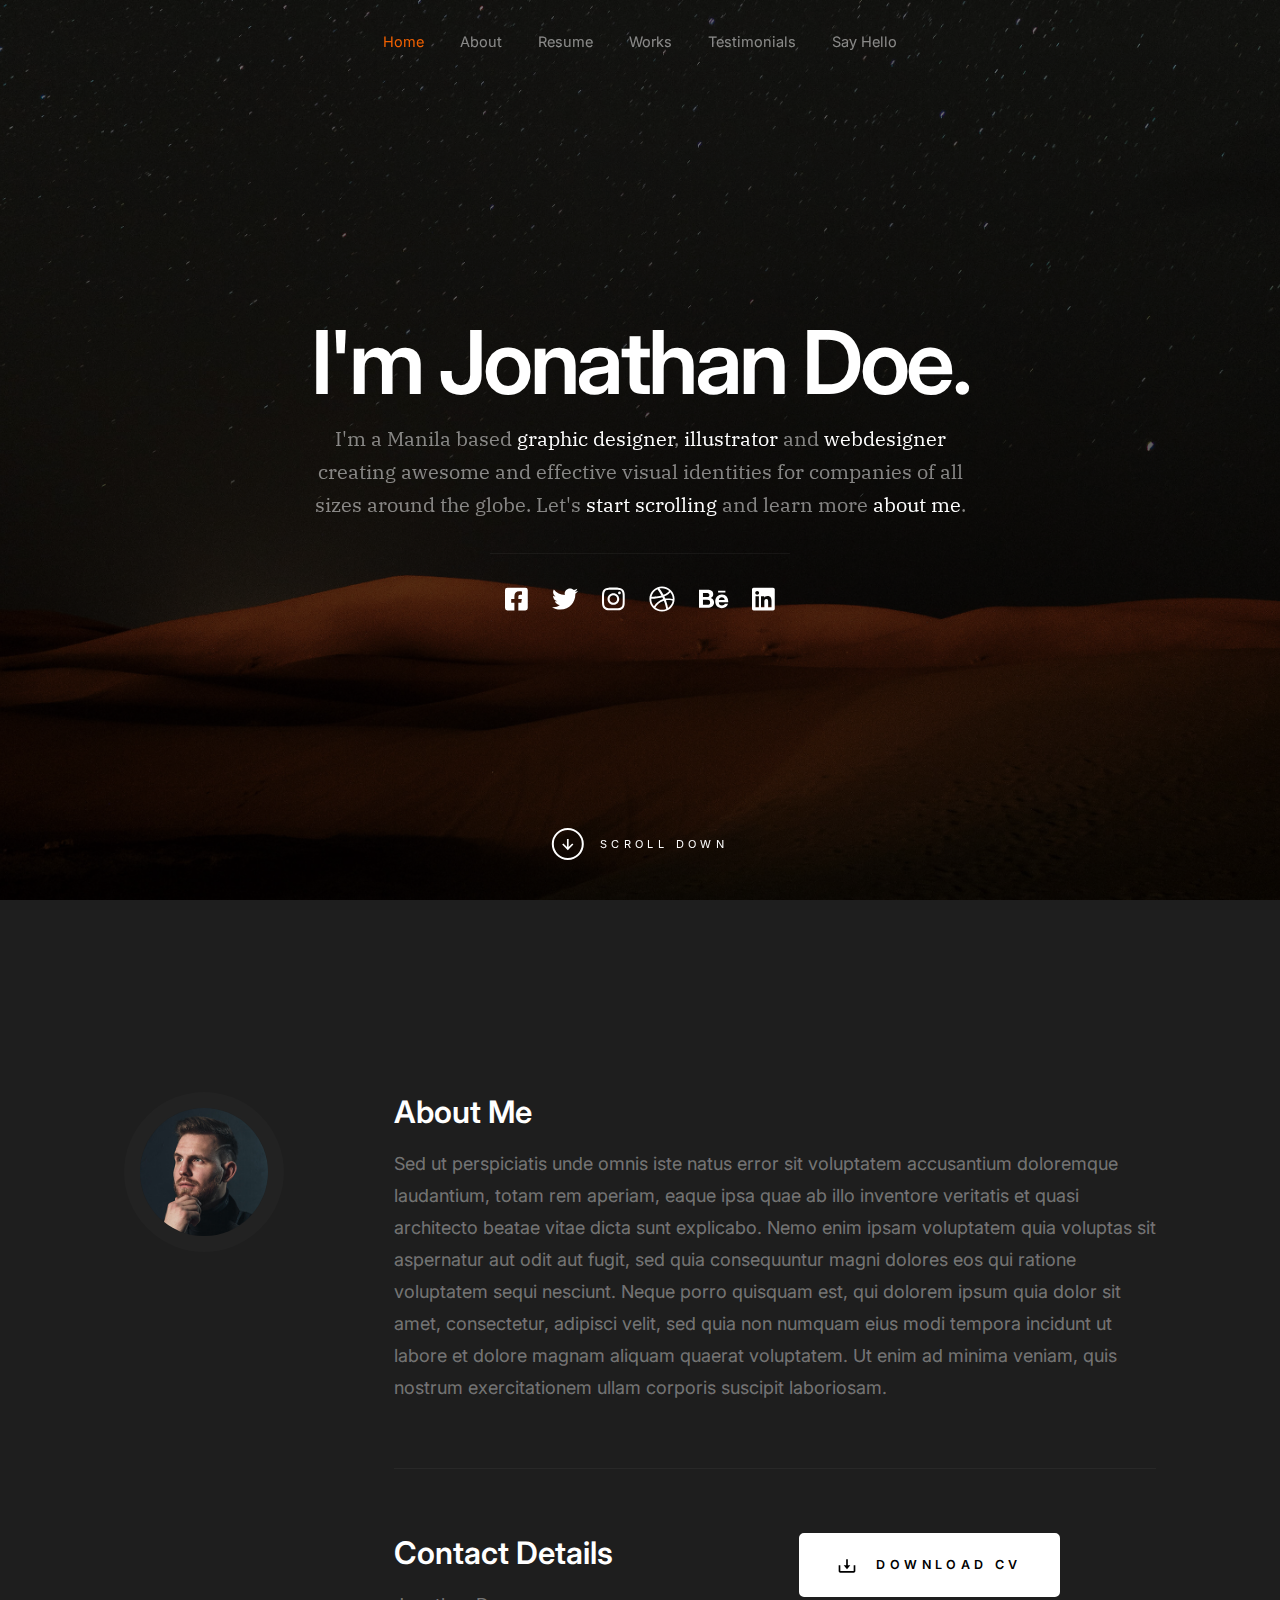
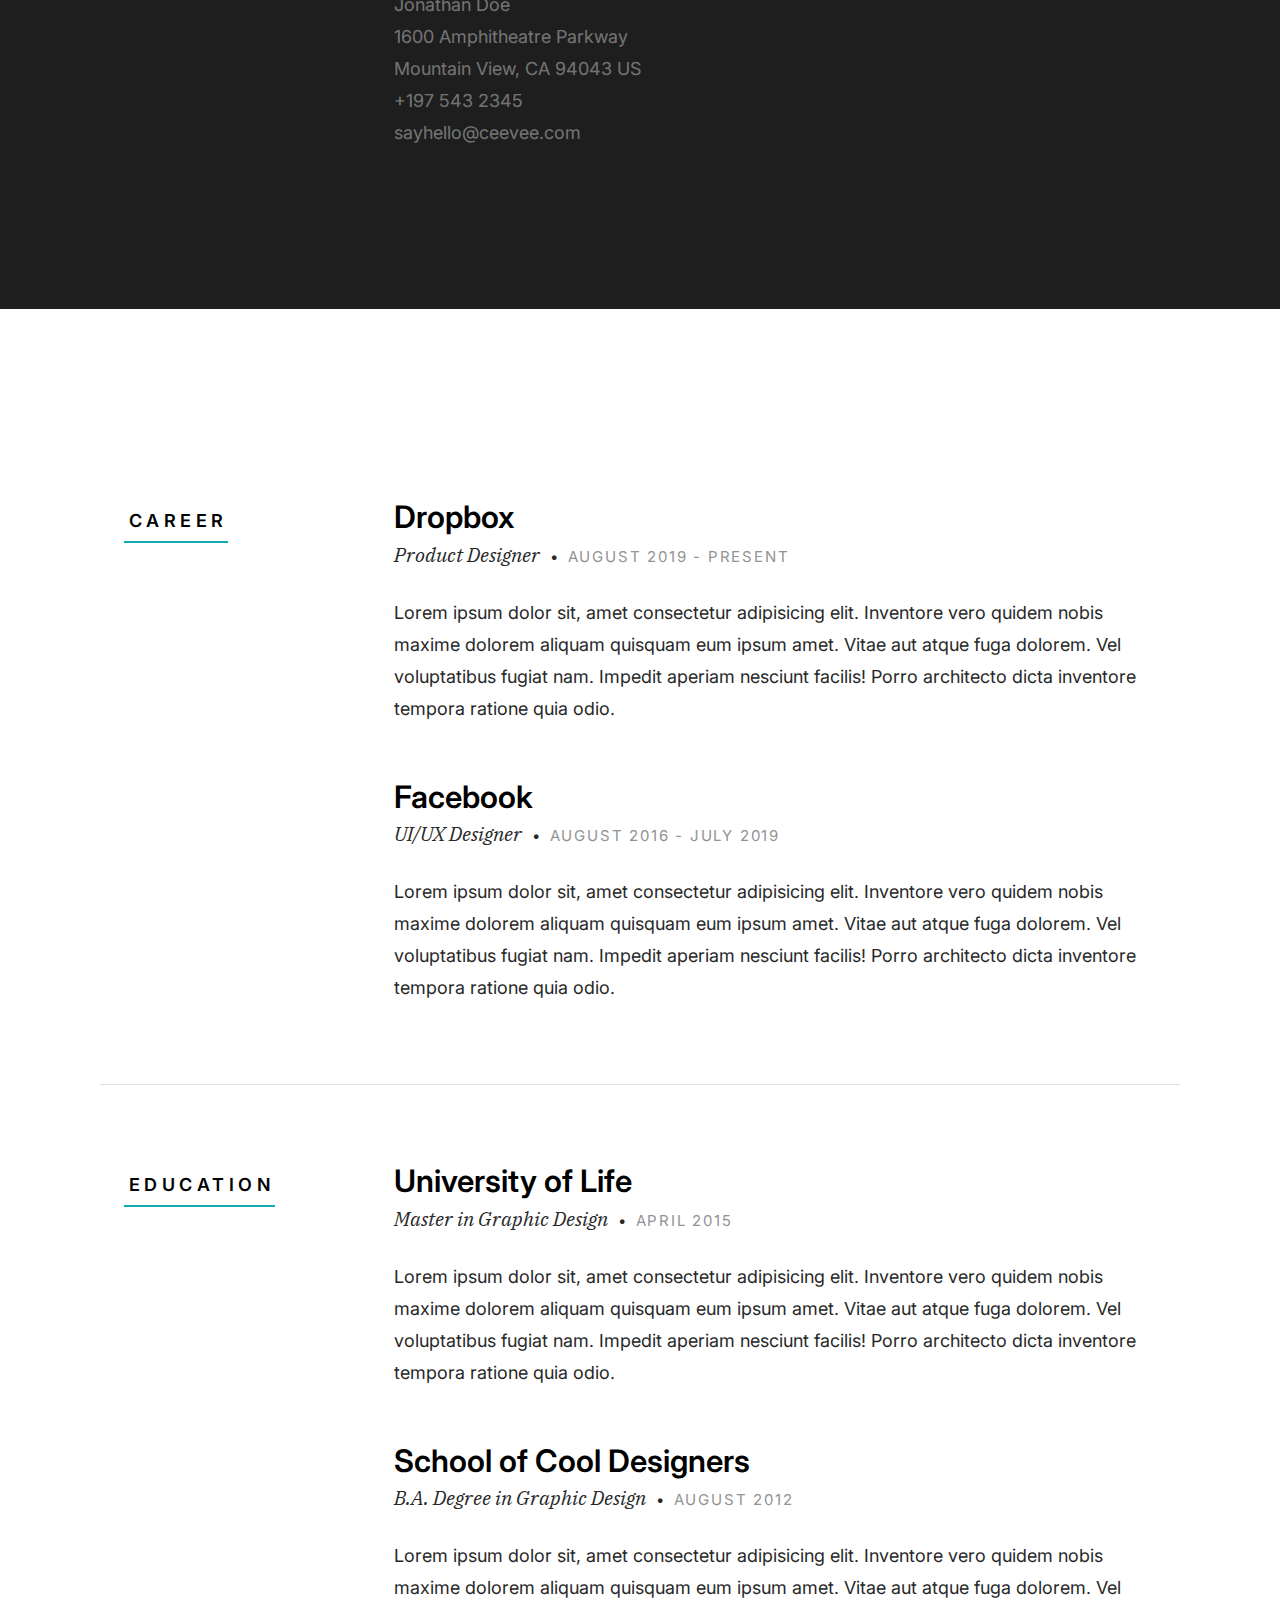
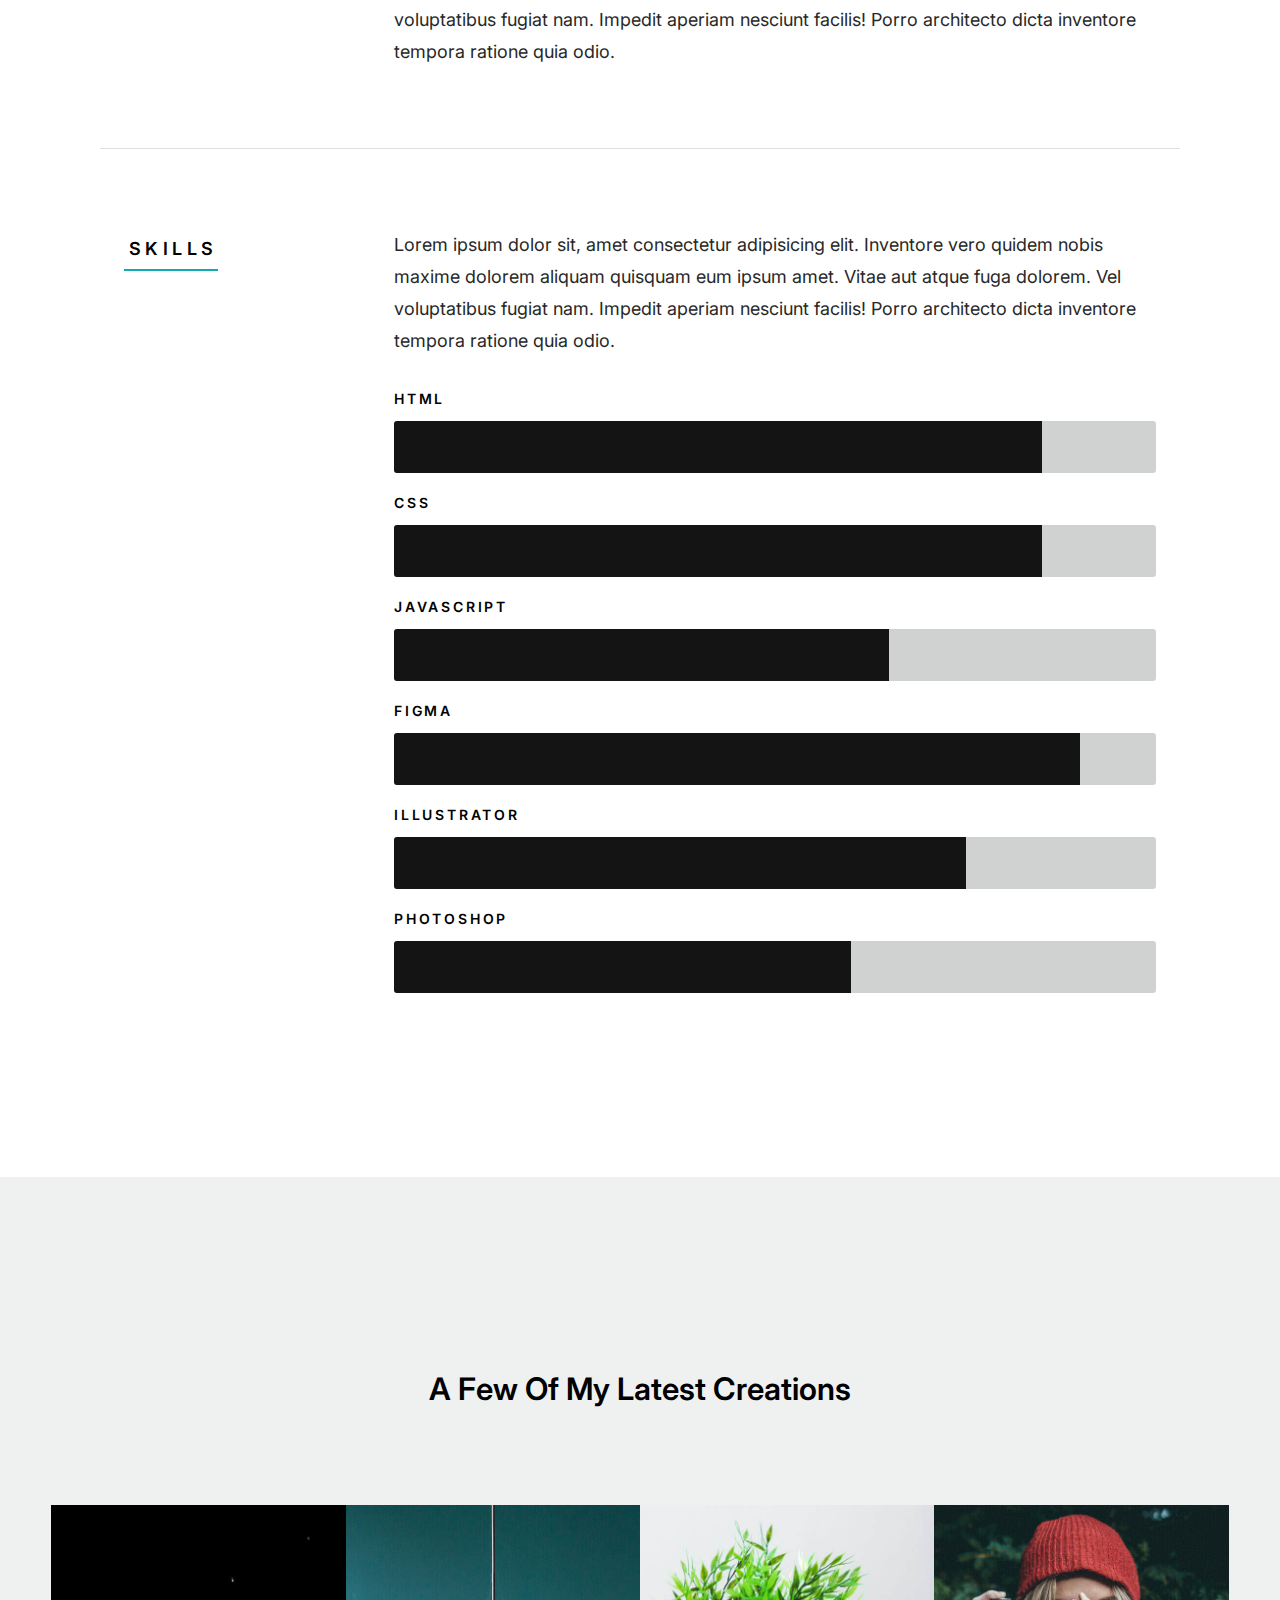
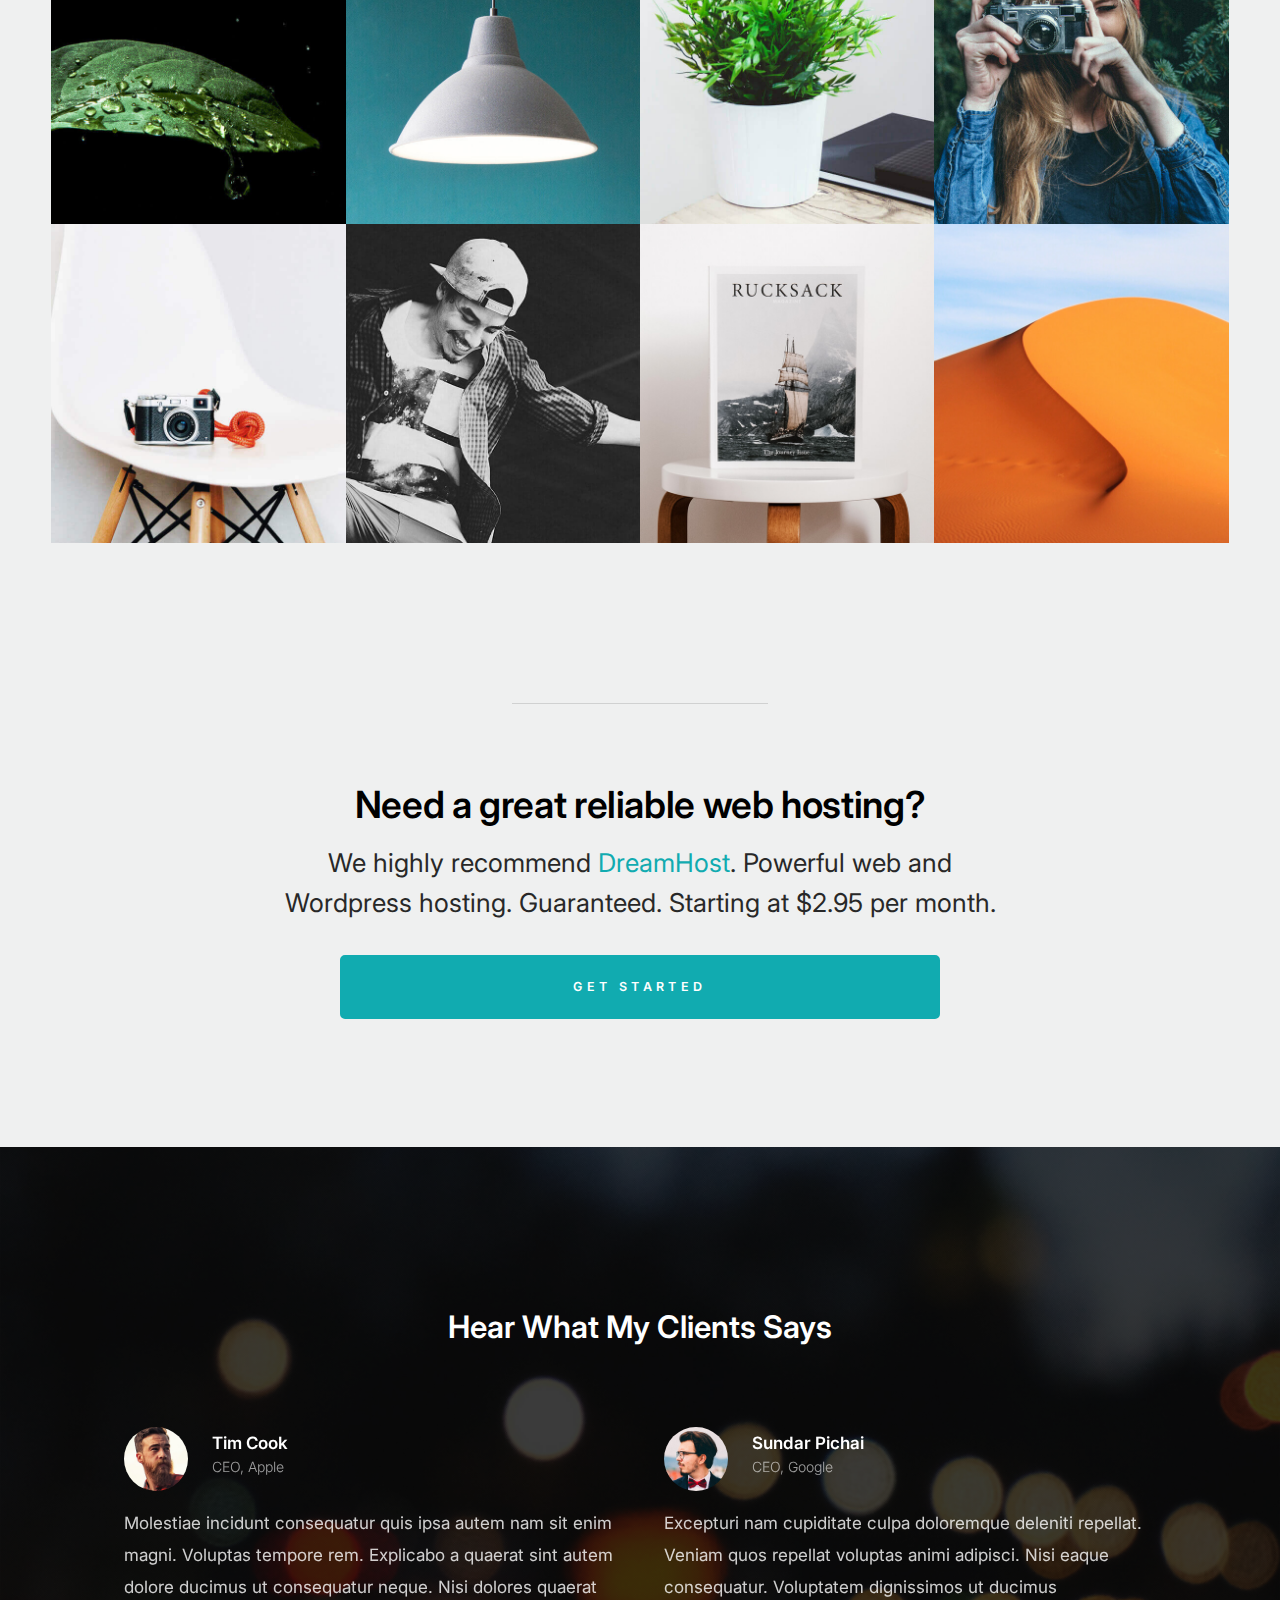
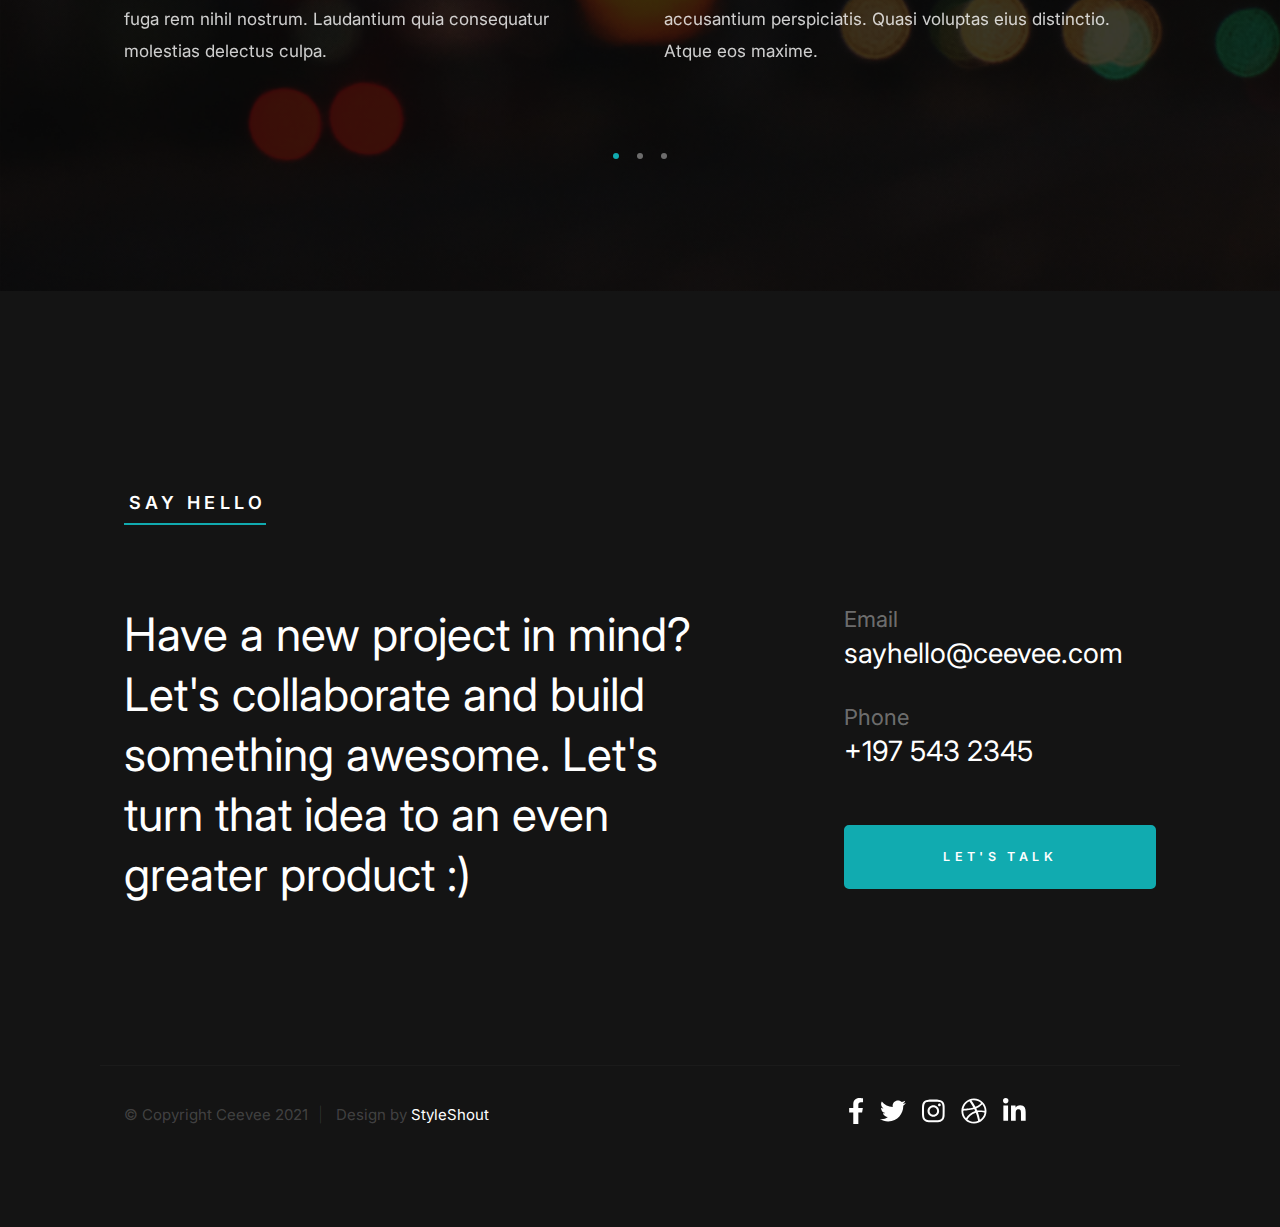
==== index.html @ bf9a72e2 "ceevee init website" ====
<!DOCTYPE html>
<html class="no-js" lang="en">
<head>

    <!--- basic page needs
    ================================================== -->
    <meta charset="utf-8">
    <title>Ceevee 2.0</title>
    <meta name="description" content="">
    <meta name="author" content="">

    <!-- mobile specific metas
    ================================================== -->
    <meta name="viewport" content="width=device-width, initial-scale=1">

    <!-- CSS
    ================================================== -->
    <link rel="stylesheet" href="css/styles.css">
    <link rel="stylesheet" href="css/vendor.css">

    <!-- script
    ================================================== -->
    <script defer src="js/vendor/fontawesome/all.min.js"></script>

    <!-- favicons
    ================================================== -->
    <link rel="apple-touch-icon" sizes="180x180" href="apple-touch-icon.png">
    <link rel="icon" type="image/png" sizes="32x32" href="favicon-32x32.png">
    <link rel="icon" type="image/png" sizes="16x16" href="favicon-16x16.png">
    <link rel="manifest" href="site.webmanifest">

</head>

<body id="top" class="ss-preload">


    <!-- preloader
    ================================================== -->
    <div id="preloader">
        <div id="loader"></div>
    </div>


    <!-- header
    ================================================== -->
    <header class="s-header">
        <div class="row s-header__nav-wrap">
            <nav class="s-header__nav">
                <ul>
                    <li class="current"><a class="smoothscroll" href="#hero">Home</a></li>
                    <li><a class="smoothscroll" href="#about">About</a></li>
                    <li><a class="smoothscroll" href="#resume">Resume</a></li>
                    <li><a class="smoothscroll" href="#portfolio">Works</a></li>
                    <li><a class="smoothscroll" href="#testimonials">Testimonials</a></li>
                    <li><a class="smoothscroll" href="#contact">Say Hello</a></li>
                </ul>
            </nav>
        </div> <!-- end row -->
        
        <a class="s-header__menu-toggle" href="#0" title="Menu">
            <span class="s-header__menu-icon"></span>
        </a>
    </header> <!-- end s-header -->


    <!-- hero
    ================================================== -->
    <section id="hero" class="s-hero target-section">

        <div class="s-hero__bg rellax" data-rellax-speed="-7"></div>

        <div class="row s-hero__content">
            <div class="column">

                <div class="s-hero__content-about">

                    <h1>I'm Jonathan Doe.</h1>

                    <h3>
                    I'm a Manila based <span>graphic designer</span>, <span>illustrator</span> and <span>webdesigner</span> creating awesome and
                    effective visual identities for companies of all sizes around the globe. Let's <a class="smoothscroll" href="#about">start scrolling</a>
                    and learn more <a class="smoothscroll" href="#about">about me</a>.
                    </h3>

                    <div class="s-hero__content-social">
                        <a href="#0"><i class="fab fa-facebook-square" aria-hidden="true"></i></a>
                        <a href="#0"><i class="fab fa-twitter" aria-hidden="true"></i></a>
                        <a href="#0"><i class="fab fa-instagram" aria-hidden="true"></i></a>
                        <a href="#0"><i class="fab fa-dribbble" aria-hidden="true"></i></a>
                        <a href="#0"><i class="fab fa-behance" aria-hidden="true"></i></a>
                        <a href="#0"><i class="fab fa-linkedin" aria-hidden="true"></i></a>
                    </div>

                </div> <!-- end s-hero__content-about -->

            </div>
        </div> <!-- s-hero__content -->

        <div class="s-hero__scroll">
            <a href="#about" class="s-hero__scroll-link smoothscroll">
                <span class="scroll-arrow">
                    <svg xmlns="http://www.w3.org/2000/svg" width="24" height="24" viewBox="0 0 24 24" style="fill:rgba(0, 0, 0, 1);transform:;-ms-filter:"><path d="M18.707 12.707L17.293 11.293 13 15.586 13 6 11 6 11 15.586 6.707 11.293 5.293 12.707 12 19.414z"></path></svg>
                </span>
                <span class="scroll-text">Scroll Down</span>
            </a>
        </div> <!-- s-hero__scroll -->

    </section> <!-- end s-hero -->


    <!-- about
    ================================================== -->
    <section id="about" class="s-about target-section">

        <div class="row">
            <div class="column large-3 tab-12">
                <img class="s-about__pic" src="images/avatars/user-06.jpg" alt="">
            </div>
            <div class="column large-9 tab-12 s-about__content">
                <h3>About Me</h3>
                <p>
                Sed ut perspiciatis unde omnis iste natus error sit voluptatem 
                accusantium doloremque laudantium, totam rem aperiam, eaque ipsa 
                quae ab illo inventore veritatis et quasi architecto beatae vitae 
                dicta sunt explicabo. Nemo enim ipsam voluptatem quia voluptas sit 
                aspernatur aut odit aut fugit, sed quia consequuntur magni dolores 
                eos qui ratione voluptatem sequi nesciunt. Neque porro quisquam est, 
                qui dolorem ipsum quia dolor sit amet, consectetur, adipisci velit, 
                sed quia non numquam eius modi tempora incidunt ut labore et dolore 
                magnam aliquam quaerat voluptatem. Ut enim ad minima veniam, quis 
                nostrum exercitationem ullam corporis suscipit laboriosam.
                </p>

                <hr>

                <div class="row s-about__content-bottom">
                    <div class="column w-1000-stack">
                        <h3>Contact Details</h3>
    
                        <p>
                        Jonathan Doe <br>
                        1600 Amphitheatre Parkway <br>
                        Mountain View, CA 94043 US <br>
                        <a href="tel:+1975432345">+197 543 2345</a> <br>
                        <a href="mailto:#0">sayhello@ceevee.com</a>
                        </p>
                        
                    </div>
                    <div class="column w-1000-stack">
                        <a href="#0" class="btn btn--download">
                            <svg xmlns="http://www.w3.org/2000/svg" width="24" height="24" viewBox="0 0 24 24" style="fill:rgba(0, 0, 0, 1);transform:;-ms-filter:"><path d="M12 16L16 11 13 11 13 4 11 4 11 11 8 11z"></path><path d="M20,18H4v-7H2v7c0,1.103,0.897,2,2,2h16c1.103,0,2-0.897,2-2v-7h-2V18z"></path></svg>
                            Download CV
                        </a>
                    </div>
                </div>
            </div>
        </div> <!-- end row -->

    </section> <!-- end s-about -->


    <!-- resume
    ================================================== -->
    <section id="resume" class="s-resume target-section">
        
        <div class="row s-resume__section">
            <div class="column large-3 tab-12">
                <h3 class="section-header-allcaps">Career</h3>
            </div>
            <div class="column large-9 tab-12">
                <div class="resume-block">

                    <div class="resume-block__header">
                        <h4 class="h3">Dropbox</h4>
                        <p class="resume-block__header-meta">
                            <span>Product Designer</span> 
                            <span class="resume-block__header-date">
                                August 2019 - Present
                            </span>
                        </p>
                    </div>

                    <p>
                    Lorem ipsum dolor sit, amet consectetur adipisicing elit. Inventore 
                    vero quidem nobis maxime dolorem aliquam quisquam eum ipsum amet. Vitae 
                    aut atque fuga dolorem. Vel voluptatibus fugiat nam. Impedit aperiam 
                    nesciunt facilis! Porro architecto dicta inventore tempora ratione quia odio.
                    </p>

                </div> <!-- end resume-block -->

                <div class="resume-block">

                    <div class="resume-block__header">
                        <h4 class="h3">Facebook</h4>
                        <p class="resume-block__header-meta">
                            <span>UI/UX Designer</span> 
                            <span class="resume-block__header-date">
                                August 2016 - July 2019
                            </span>
                        </p>
                    </div>

                    <p>
                    Lorem ipsum dolor sit, amet consectetur adipisicing elit. Inventore 
                    vero quidem nobis maxime dolorem aliquam quisquam eum ipsum amet. Vitae 
                    aut atque fuga dolorem. Vel voluptatibus fugiat nam. Impedit aperiam 
                    nesciunt facilis! Porro architecto dicta inventore tempora ratione quia odio.
                    </p>

                </div> <!-- end resume-block -->
            </div>
        </div> <!-- s-resume__section -->


        <div class="row s-resume__section">
            <div class="column large-3 tab-12">
                <h3 class="section-header-allcaps">Education</h3>
            </div>
            <div class="column large-9 tab-12">
                <div class="resume-block">

                    <div class="resume-block__header">
                        <h4 class="h3">University of Life</h4>
                        <p class="resume-block__header-meta">
                            <span>Master in Graphic Design</span> 
                            <span class="resume-block__header-date">
                                April 2015
                            </span>
                        </p>
                    </div>

                    <p>
                    Lorem ipsum dolor sit, amet consectetur adipisicing elit. Inventore 
                    vero quidem nobis maxime dolorem aliquam quisquam eum ipsum amet. Vitae 
                    aut atque fuga dolorem. Vel voluptatibus fugiat nam. Impedit aperiam 
                    nesciunt facilis! Porro architecto dicta inventore tempora ratione quia odio.
                    </p>

                </div> <!-- end resume-block -->

                <div class="resume-block">

                    <div class="resume-block__header">
                        <h4 class="h3">School of Cool Designers</h4>
                        <p class="resume-block__header-meta">
                            <span>B.A. Degree in Graphic Design</span> 
                            <span class="resume-block__header-date">
                                August 2012
                            </span>
                        </p>
                    </div>

                    <p>
                    Lorem ipsum dolor sit, amet consectetur adipisicing elit. Inventore 
                    vero quidem nobis maxime dolorem aliquam quisquam eum ipsum amet. Vitae 
                    aut atque fuga dolorem. Vel voluptatibus fugiat nam. Impedit aperiam 
                    nesciunt facilis! Porro architecto dicta inventore tempora ratione quia odio.
                    </p>

                </div> <!-- end resume-block -->
            </div>
        </div> <!-- s-resume__section -->


        <div class="row s-resume__section">
            <div class="column large-3 tab-12">
                <h3 class="section-header-allcaps">Skills</h3>
            </div>
            <div class="column large-9 tab-12">
                <div class="resume-block">

                    <p>
                    Lorem ipsum dolor sit, amet consectetur adipisicing elit. Inventore 
                    vero quidem nobis maxime dolorem aliquam quisquam eum ipsum amet. Vitae 
                    aut atque fuga dolorem. Vel voluptatibus fugiat nam. Impedit aperiam 
                    nesciunt facilis! Porro architecto dicta inventore tempora ratione quia odio.
                    </p>

                    <ul class="skill-bars-fat">
                        <li>
                        <div class="progress percent85"></div>
                        <strong>HTML</strong>
                        </li>
                        <li>
                        <div class="progress percent85"></div>
                        <strong>CSS</strong>
                        </li>
                        <li>
                        <div class="progress percent65"></div>
                        <strong>Javascript</strong>
                        </li>
                        <li>
                        <div class="progress percent90"></div>
                        <strong>Figma</strong>
                        </li>
                        <li>
                        <div class="progress percent75"></div>
                        <strong>Illustrator</strong>
                        </li>
                        <li>
                        <div class="progress percent60"></div>
                        <strong>Photoshop</strong>
                        </li>
                    </ul>

                </div> <!-- end resume-block -->

            </div>
        </div> <!-- s-resume__section -->

    </section> <!-- end s-resume -->


    <!-- portfolio
    ================================================== -->
    <section id="portfolio" class="s-portfolio target-section">

        <div class="row s-portfolio__header">
            <div class="column large-12">
                <h3>A Few Of My Latest Creations</h3>
            </div>
        </div>

        <div class="row collapse block-large-1-4 block-medium-1-3 block-tab-1-2 block-500-stack folio-list">

            <div class="column folio-item">
                <a href="#modal-01" class="folio-item__thumb">
                    <img src="images/portfolio/droplet.jpg" 
                         srcset="images/portfolio/droplet.jpg 1x, 
                                 images/portfolio/droplet@2x.jpg 2x" alt="">
                </a>
            </div> <!-- end folio-item -->

            <div class="column folio-item">
                <a href="#modal-02" class="folio-item__thumb">
                    <img src="images/portfolio/lamp.jpg" 
                         srcset="images/portfolio/lamp.jpg 1x, 
                                 images/portfolio/lamp@2x.jpg 2x" alt="">
                </a>
            </div> <!-- end folio-item -->

            <div class="column folio-item">
                <a href="#modal-03" class="folio-item__thumb">
                    <img src="images/portfolio/minimalismo.jpg" 
                         srcset="images/portfolio/minimalismo.jpg 1x, 
                                 images/portfolio/minimalismo@2x.jpg 2x" alt="">
                </a>
            </div> <!-- end folio-item -->

            <div class="column folio-item">
                <a href="#modal-04" class="folio-item__thumb">
                    <img src="images/portfolio/shutterbug.jpg" 
                         srcset="images/portfolio/shutterbug.jpg 1x, 
                                 images/portfolio/shutterbug@2x.jpg 2x" alt="">
                </a>
            </div> <!-- end folio-item -->

            <div class="column folio-item">
                <a href="#modal-05" class="folio-item__thumb">
                    <img src="images/portfolio/fuji.jpg" 
                         srcset="images/portfolio/fuji.jpg 1x, 
                                 images/portfolio/fuji@2x.jpg 2x" alt="">
                </a>
            </div> <!-- end folio-item -->

            <div class="column folio-item">
                <a href="#modal-06" class="folio-item__thumb">
                    <img src="images/portfolio/skaterboy.jpg" 
                         srcset="images/portfolio/skaterboy.jpg 1x, 
                                 images/portfolio/skaterboy@2x.jpg 2x" alt="">
                </a>
            </div> <!-- end folio-item -->

            <div class="column folio-item">
                <a href="#modal-07" class="folio-item__thumb">
                    <img src="images/portfolio/rucksack.jpg" 
                         srcset="images/portfolio/rucksack.jpg 1x, 
                                 images/portfolio/rucksack@2x.jpg 2x" alt="">
                </a>
            </div> <!-- end folio-item -->

            <div class="column folio-item">
                <a href="#modal-08" class="folio-item__thumb">
                    <img src="images/portfolio/sanddunes.jpg" 
                         srcset="images/portfolio/sanddunes.jpg 1x, 
                                 images/portfolio/sanddunes@2x.jpg 2x" alt="">
                </a>
            </div> <!-- end folio-item -->

        </div> <!-- end folio-list -->


        <!-- Modal Templates Popup
        =========================================================== -->
        <div id="modal-01" hidden>
            <div class="modal-popup">
                <img src="images/portfolio/gallery/g-droplet.jpg" alt="" />
    
                <div class="modal-popup__desc">
                    <h5>Droplet</h5>
                    <p>Odio soluta enim quos sit asperiores rerum rerum repudiandae cum. Vel voluptatem alias qui assumenda iure et expedita voluptatem. Ratione officiis quae.</p>
                    <ul class="modal-popup__cat">
                        <li>Branding</li>
                        <li>Product Design</li>
                    </ul>
                </div>
    
                <a href="https://www.behance.net/" class="modal-popup__details">Project link</a>
            </div>
        </div> <!-- end modal -->

        <div id="modal-02" hidden>
            <div class="modal-popup">
                <img src="images/portfolio/gallery/g-lamp.jpg" alt="" />
    
                <div class="modal-popup__desc">
                    <h5>The Lamp</h5>
                    <p>Proin gravida nibh vel velit auctor aliquet. Aenean sollicitudin, lorem quis bibendum auctor, nisi elit consequat ipsum, nec sagittis sem nibh id elit.</p>
                    <ul class="modal-popup__cat">
                        <li>Branding</li>
                    </ul>
                </div>
    
                <a href="https://www.behance.net/" class="modal-popup__details">Project link</a>
            </div>
        </div> <!-- end modal -->

        <div id="modal-03" hidden>
            <div class="modal-popup">
                <img src="images/portfolio/gallery/g-minimalismo.jpg" alt="" />
    
                <div class="modal-popup__desc">
                    <h5>Minimalismo</h5>
                    <p>Exercitationem reprehenderit quod explicabo consequatur aliquid ut magni ut. Deleniti quo corrupti illum velit eveniet ratione necessitatibus ipsam mollitia.</p>
                    <ul class="modal-popup__cat">
                        <li>Product Design</li>
                    </ul>
                </div>
    
                <a href="https://www.behance.net/" class="modal-popup__details">Project link</a>
            </div>
        </div> <!-- end modal -->

        <div id="modal-04" hidden>
            <div class="modal-popup">
                <img src="images/portfolio/gallery/g-shutterbug.jpg" alt="" />
    
                <div class="modal-popup__desc">
                    <h5>Shutterbug</h5>
                    <p>Dolores velit qui quos nobis. Aliquam delectus voluptas quos possimus non voluptatem voluptas voluptas. Est doloribus eligendi porro doloribus voluptatum.</p>
                    <ul class="modal-popup__cat">
                        <li>E-Commerce</li>
                    </ul>
                </div>
    
                <a href="https://www.behance.net/" class="modal-popup__details">Project link</a>
            </div>
        </div> <!-- end modal -->

        <div id="modal-05" hidden>
            <div class="modal-popup">

                <img src="images/portfolio/gallery/g-fuji.jpg" alt="" />
    
                <div class="modal-popup__desc">
                    <h5>Fuji</h5>
                    <p>Proin gravida nibh vel velit auctor aliquet. Aenean sollicitudin, lorem quis bibendum auctor, nisi elit consequat ipsum, nec sagittis sem nibh id elit.</p>
                    <ul class="modal-popup__cat">
                        <li>Product Design</li>
                    </ul>
                </div>
    
                <a href="https://www.behance.net/" class="modal-popup__details">Project link</a>
            </div>
        </div> <!-- end modal -->

        <div id="modal-06" hidden>
            <div class="modal-popup">
                <img src="images/portfolio/gallery/g-skaterboy.jpg" alt="" />
    
                <div class="modal-popup__desc">
                    <h5>Skaterboy</h5>
                    <p>Quisquam vel libero consequuntur autem voluptas. Qui aut vero. Omnis fugit mollitia cupiditate voluptas. Aenean sollicitudin, lorem quis bibendum auctor.</p>
                    <ul class="modal-popup__cat">
                        <li>Branding</li>
                        <li>Product Design</li>
                    </ul>
                </div>
    
                <a href="https://www.behance.net/" class="modal-popup__details">Project link</a>
            </div>
        </div> <!-- end modal -->

        <div id="modal-07" hidden>
            <div class="modal-popup">
                <img src="images/portfolio/gallery/g-rucksack.jpg" alt="" />
    
                <div class="modal-popup__desc">
                    <h5>Rucksack</h5>
                    <p>Odio soluta enim quos sit asperiores rerum rerum repudiandae cum. Vel voluptatem alias qui assumenda iure et expedita voluptatem. Ratione officiis quae.</p>
                    <ul class="modal-popup__cat">
                        <li>Branding</li>
                        <li>Product Design</li>
                    </ul>
                </div>
    
                <a href="https://www.behance.net/" class="modal-popup__details">Project link</a>
            </div>
        </div> <!-- end modal -->

        <div id="modal-08" hidden>
            <div class="modal-popup">
                <img src="images/portfolio/gallery/g-sanddunes.jpg" alt="" />
    
                <div class="modal-popup__desc">
                    <h5>Sand Dunes</h5>
                    <p>Proin gravida nibh vel velit auctor aliquet. Aenean sollicitudin, lorem quis bibendum auctor, nisi elit consequat ipsum, nec sagittis sem nibh id elit.</p>
                    <ul class="modal-popup__cat">
                        <li>Web Design</li>
                    </ul>
                </div>
    
                <a href="https://www.behance.net/" class="modal-popup__details">Project link</a>
            </div>
        </div> <!-- end modal -->


    </section> <!-- end s-portfolio -->


    <!-- CTA
    ================================================== -->
    <section class="s-cta">

        <div class="row">
            <div class="column">
                <h3 class="h2 section-desc">
                    Need a great reliable web hosting?
                </h3>
            </div>
        </div> <!-- end heading-block -->

        <div class="row cta-content">
            <div class="column">
                <p>
                We highly recommend <a href="https://www.dreamhost.com/r.cgi?287326">DreamHost</a>.
                Powerful web and Wordpress hosting. Guaranteed.
                Starting at $2.95 per month.
                </p>

                <a href="https://www.dreamhost.com/r.cgi?287326" class="btn btn--primary h-full-width">Get Started</a>
            </div>
        </div> <!-- end cta-content -->

    </section> <!-- end s-cta -->


    <!-- testimonials
    ================================================== -->
    <section id="testimonials" class="s-testimonials target-section">

        <div class="s-testimonials__bg"></div>

        <div class="row s-testimonials__header">
            <div class="column large-12">
                <h3>Hear What My Clients Says</h3>
            </div>
        </div>

        <div class="row s-testimonials__content">

            <div class="column">

                <div class="swiper-container testimonial-slider">

                    <div class="swiper-wrapper">

                        <div class="testimonial-slider__slide swiper-slide">
                            <div class="testimonial-slider__author">
                                <img src="images/avatars/user-02.jpg" alt="Author image" class="testimonial-slider__avatar">
                                <cite class="testimonial-slider__cite">
                                    <strong>Tim Cook</strong>
                                    <span>CEO, Apple</span>
                                </cite>
                            </div>
                            <p>
                            Molestiae incidunt consequatur quis ipsa autem nam sit enim magni. Voluptas tempore rem. 
                            Explicabo a quaerat sint autem dolore ducimus ut consequatur neque.  Nisi dolores quaerat fuga rem nihil nostrum.
                            Laudantium quia consequatur molestias delectus culpa.
                            </p>
                        </div> <!-- end testimonial-slider__slide -->
        
                        <div class="testimonial-slider__slide swiper-slide">
                            <div class="testimonial-slider__author">
                                <img src="images/avatars/user-03.jpg" alt="Author image" class="testimonial-slider__avatar">
                                <cite class="testimonial-slider__cite">
                                    <strong>Sundar Pichai</strong>
                                    <span>CEO, Google</span>
                                </cite>
                            </div>
                            <p>
                            Excepturi nam cupiditate culpa doloremque deleniti repellat. Veniam quos repellat voluptas animi adipisci.
                            Nisi eaque consequatur. Voluptatem dignissimos ut ducimus accusantium perspiciatis.
                            Quasi voluptas eius distinctio. Atque eos maxime.
                            </p>
                        </div> <!-- end testimonial-slider__slide -->
        
                        <div class="testimonial-slider__slide swiper-slide">
                            <div class="testimonial-slider__author">
                                <img src="images/avatars/user-04.jpg" alt="Author image" class="testimonial-slider__avatar">
                                <cite class="testimonial-slider__cite">
                                    <strong>Satya Nadella</strong>
                                    <span>CEO, Microsoft</span>
                                </cite>
                            </div>
                            <p>
                            Repellat dignissimos libero. Qui sed at corrupti expedita voluptas odit. Nihil ea quia nesciunt. Ducimus aut sed ipsam.  
                            Autem eaque officia cum exercitationem sunt voluptatum accusamus. Quasi voluptas eius distinctio.
                            Voluptatem dignissimos ut.
                            </p>
                        </div> <!-- end testimonial-slider__slide -->

                        <div class="testimonial-slider__slide swiper-slide">
                            <div class="testimonial-slider__author">
                                <img src="images/avatars/user-05.jpg" alt="Author image" class="testimonial-slider__avatar">
                                <cite class="testimonial-slider__cite">
                                    <strong>Jeff Bezos</strong>
                                    <span>CEO, Amazon</span>
                                </cite>
                            </div>
                            <p>
                            Nunc interdum lacus sit amet orci. Vestibulum dapibus nunc ac augue. Fusce vel dui. In ac felis 
                            quis tortor malesuada pretium. Curabitur vestibulum aliquam leo. Qui sed at corrupti expedita voluptas odit. 
                            Nihil ea quia nesciunt. Ducimus aut sed ipsam.
                            </p>
                        </div> <!-- end testimonial-slider__slide -->
    
                    </div> <!-- end testimonial slider swiper-wrapper -->

                    <div class="swiper-pagination"></div>

                </div> <!-- end swiper-container -->

            </div> <!-- end column -->

        </div> <!-- end row -->

    </section> <!-- end s-testimonials -->


    <!-- contact
    ================================================== -->
    <section id="contact" class="s-contact target-section">

        <div class="row s-contact__header">
            <div class="column large-12">
                <h3 class="section-header-allcaps">Say Hello</h3>
            </div>
        </div>

        <div class="row s-contact__content">

            <div class="column large-7 medium-12">

                <h4 class="huge-text">
                Have a new project in mind? Let's collaborate and build something awesome. 
                Let's turn that idea to an even greater product :)
                </h4>

            </div>

            <div class="column large-4 medium-12">

                <div class="row contact-infos">
                    <div class="column large-12 medium-6 tab-12">
                        <div class="contact-block">
                            <h5 class="contact-block__header">
                                Email
                            </h5>
                            <p class="contact-block__content">
                                <a class="mailtoui" href="mailto:sayhello@ceevee.com">sayhello@ceevee.com</a>
                            </p>
                        </div> <!-- end contact-block -->
                    </div>
                    <div class="column large-12 medium-6 tab-12">
                        <div class="contact-block">
                            <h5 class="contact-block__header">
                                Phone
                            </h5>
                            <p class="contact-block__content">
                                <a href="tel:+1975432345">+197 543 2345</a>
                            </p>
                        </div> <!-- end contact-block -->
                    </div>

                    <div class="column large-12">
                        <a href="mailto:sayhello@ceevee.com" class="mailtoui btn btn--primary h-full-width">Let's Talk</a>
                    </div>
                </div> <!-- end contact-infos -->

            </div>
        </div> <!-- s-contact__content -->

    </section> <!-- end s-contact -->
    

    <!-- footer
    ================================================== -->
    <footer class="s-footer">
        <div class="row">
            <div class="column large-4 medium-6 w-1000-stack s-footer__social-block">
                <ul class="s-footer__social">
                    <li><a href="#0"><i class="fab fa-facebook-f" aria-hidden="true"></i></a></li>
                    <li><a href="#0"><i class="fab fa-twitter" aria-hidden="true"></i></a></li>
                    <li><a href="#0"><i class="fab fa-instagram" aria-hidden="true"></i></a></li>
                    <li><a href="#0"><i class="fab fa-dribbble" aria-hidden="true"></i></a></li>
                    <li><a href="#0"><i class="fab fa-linkedin-in" aria-hidden="true"></i></a></li>
                </ul>
            </div>

            <div class="column large-7 medium-6 w-1000-stack ss-copyright">
                <span>© Copyright Ceevee 2021</span> 
                <span>Design by <a href="https://www.styleshout.com/">StyleShout</a></span>
            </div>
        </div>

        <div class="ss-go-top">
            <a class="smoothscroll" title="Back to Top" href="#top">
                <svg xmlns="http://www.w3.org/2000/svg" viewBox="0 0 24 24"><path d="M6 4h12v2H6zm5 10v6h2v-6h5l-6-6-6 6z"/></svg>
             </a>
        </div> <!-- end ss-go-top -->
    </footer>


    <!-- Java Script
    ================================================== -->
    <script src="js/plugins.js"></script>
    <script src="js/main.js"></script>

</body>

</html>
---- css/styles.css ----
/* =================================================================== 
 * Ceevee Main Stylesheet
 * Template Ver. 2.0.0
 * 01-03-2021
 * ------------------------------------------------------------------
 *
 * TOC:
 * # settings and variables
 *      ## fonts
 *      ## colors
 *      ## vertical spacing and typescale
 *      ## grid variables
 * # normalize
 * # basic/base setup styles
 *      ## media
 *      ## typography resets
 *      ## links
 *      ## inputs
 * # Grid v3.0.0
 *      ## medium screen devices
 *      ## tablets
 *      ## mobile devices
 *      ## small mobile devices <= 400px
 * # block grids
 *      ## block grids - medium screen devices
 *      ## block grids - tablets
 *      ## block grids - mobile devices
 *      ## block grids - small mobile devices <= 400px
 * # MISC 
 * # custom grid, block grid STACK breakpoints
 * # base style overrides 
 *      ## links
 * # typography & general theme styles
 *      ## Lists
 *      ## responsive video container
 *      ## floated image
 *      ## tables
 *      ## spacing
 * # preloader
 *      ## page loaded
 * # forms 
 *      ## Style Placeholder Text
 * # buttons 
 * # additional components
 *      ## skillbars
 *      ## alert box
 *      ## pagination 
 * # common and reusable styles
 *      ## animation stuff 
 *      ## MailtoUI style overrides
 * # site header
 *      ## header nav
 *      ## mobile menu toggle 
 * # hero
 *      ## hero content
 *      ## hero social
 *      ## hero scrolldown
 *      ## animate intro content
 * # resume 
 *      ## resume block
 * # portfolio
 *      ## portfolio list
 *      ## modal popup
 * # CTA
 * # testimonials
 *      ## swiper style overrides
 *      ## testimonial slider 
 * # contact
 *      ## contact block
 * # footer
 *      ## footer social
 *      ## copyright
 *      ## go top
 *
 * ------------------------------------------------------------------ */


/* ===================================================================
 * # settings and variables
 *
 * ------------------------------------------------------------------- */

/* ------------------------------------------------------------------- 
 * ## fonts
 * ------------------------------------------------------------------- */
@import url("https://fonts.googleapis.com/css2?family=IBM+Plex+Serif:ital,wght@0,300;0,400;0,500;0,600;0,700;1,200;1,300;1,400;1,500;1,600&family=Inter:wght@300;400;500;600;700&display=swap");
:root {
    --font-1: "Inter", sans-serif;
    --font-2: "IBM Plex Serif", serif;
    /* monospace
     */
    --font-mono: Consolas, "Andale Mono", Courier, "Courier New", monospace;
}

/* ------------------------------------------------------------------- 
 * ## colors
 * ------------------------------------------------------------------- */
:root {
    /* color-1(#11ABB0)
     * color-2(#F06000)
     */
    --color-1: hsla(182, 82%, 38%, 1);
    --color-2: hsla(24, 100%, 47%, 1);

    /* theme color variations
     */
    --color-1-lighter: hsla(182, 82%, 58%, 1);
    --color-1-light  : hsla(182, 82%, 48%, 1);
    --color-1-dark   : hsla(182, 82%, 28%, 1);
    --color-1-darker : hsla(182, 82%, 18%, 1);
    --color-2-lighter: hsla(24, 100%, 67%, 1);
    --color-2-light  : hsla(24, 100%, 57%, 1);
    --color-2-dark   : hsla(24, 100%, 37%, 1);
    --color-2-darker : hsla(24, 100%, 27%, 1);

    /* feedback colors
     * color-error(#ffd1d2), color-success(#c8e675), 
     * color-info(#d7ecfb), color-notice(#fff099)
     */
    --color-error          : hsla(359, 100%, 91%, 1);
    --color-success        : hsla(76, 69%, 68%, 1);
    --color-info           : hsla(205, 82%, 91%, 1);
    --color-notice         : hsla(51, 100%, 80%, 1);
    --color-error-content  : hsla(359, 50%, 50%, 1);
    --color-success-content: hsla(76, 29%, 28%, 1);
    --color-info-content   : hsla(205, 32%, 31%, 1);
    --color-notice-content : hsla(51, 30%, 30%, 1);

    /* shades 
     * generated using 
     * Tint & Shade Generator 
     * (https://maketintsandshades.com/)
     */
    --color-black  : #000000;
    --color-gray-19: #0a0a0a;
    --color-gray-18: #141414;
    --color-gray-17: #1e1e1e;
    --color-gray-16: #282828;
    --color-gray-15: #323333;
    --color-gray-14: #3b3d3d;
    --color-gray-13: #454747;
    --color-gray-12: #4f5151;
    --color-gray-11: #595b5b;
    --color-gray-10: #636565;
    --color-gray-9 : #737474;
    --color-gray-8 : #828484;
    --color-gray-7 : #929393;
    --color-gray-6 : #a1a3a3;
    --color-gray-5 : #b1b2b2;
    --color-gray-4 : #c1c1c1;
    --color-gray-3 : #d0d1d1;
    --color-gray-2 : #e0e0e0;
    --color-gray-1 : #eff0f0;
    --color-white  : #ffffff;

    /* text
     */
    --color-text       : var(--color-gray-16);
    --color-text-dark  : var(--color-black);
    --color-text-light : var(--color-gray-7);
    --color-placeholder: var(--color-gray-7);

    /* buttons
     */
    --color-btn                   : var(--color-gray-3);
    --color-btn-text              : var(--color-black);
    --color-btn-hover             : var(--color-black);
    --color-btn-hover-text        : var(--color-white);
    --color-btn-primary           : var(--color-1);
    --color-btn-primary-text      : var(--color-white);
    --color-btn-primary-hover     : var(--color-2);
    --color-btn-primary-hover-text: var(--color-white);
    --color-btn-stroke            : var(--color-black);
    --color-btn-stroke-text       : var(--color-black);
    --color-btn-stroke-hover      : var(--color-black);
    --color-btn-stroke-hover-text : var(--color-white);

    /* others
     */
    --color-bg     : var(--color-gray-18);
    --color-border : var(--color-gray-2);
    --border-radius: 5px;
}

/* ------------------------------------------------------------------- 
 * ## vertical spacing and typescale
 * ------------------------------------------------------------------- */
:root {

    /* spacing
     * base font size: 18px 
     * vertical space unit : 32px
     */
    --base-size: 62.5%;
    --base-font-size: 1.8rem;
    --space: 3.2rem;

    /* vertical spacing 
     */
    --vspace-0_125: calc(0.125 * var(--space));
    --vspace-0_25 : calc(0.25 * var(--space));
    --vspace-0_5  : calc(0.5 * var(--space));
    --vspace-0_75 : calc(0.75 * var(--space));
    --vspace-0_875: calc(0.875 * var(--space));
    --vspace-1    : calc(var(--space));
    --vspace-1_25 : calc(1.25 * var(--space));
    --vspace-1_5  : calc(1.5 * var(--space));
    --vspace-1_75 : calc(1.75 * var(--space));
    --vspace-2    : calc(2 * var(--space));
    --vspace-2_5  : calc(2.5 * var(--space));
    --vspace-3    : calc(3 * var(--space));
    --vspace-3_5  : calc(3.5 * var(--space));
    --vspace-4    : calc(4 * var(--space));
    --vspace-4_5  : calc(4.5 * var(--space));
    --vspace-5    : calc(5 * var(--space));

    /* type scale
     * ratio 1:2 | base: 18px
     * -------------------------------------------------------
     *
     * --text-display-3 = (77.40px)
     * --text-display-2 = (64.50px)
     * --text-display-1 = (53.75px)
     * --text-xxxl      = (44.79px)
     * --text-xxl       = (37.32px)
     * --text-xl        = (31.10px)
     * --text-lg        = (25.92px)
     * --text-md        = (21.60px)
     * --text-size      = (18.00px) BASE
     * --text-sm        = (15.00px)
     * --text-xs        = (12.50px)
     *
     * -------------------------------------------------------
     */
    --text-scale-ratio: 1.2;
    --text-size       : var(--base-font-size);
    --text-xs         : calc((var(--text-size) / var(--text-scale-ratio)) / var(--text-scale-ratio));
    --text-sm         : calc(var(--text-xs) * var(--text-scale-ratio));
    --text-md         : calc(var(--text-sm) * var(--text-scale-ratio) * var(--text-scale-ratio));
    --text-lg         : calc(var(--text-md) * var(--text-scale-ratio));
    --text-xl         : calc(var(--text-lg) * var(--text-scale-ratio));
    --text-xxl        : calc(var(--text-xl) * var(--text-scale-ratio));
    --text-xxxl       : calc(var(--text-xxl) * var(--text-scale-ratio));
    --text-display-1  : calc(var(--text-xxxl) * var(--text-scale-ratio));
    --text-display-2  : calc(var(--text-display-1) * var(--text-scale-ratio));
    --text-display-3  : calc(var(--text-display-2) * var(--text-scale-ratio));

    /* default button height
     */
    --vspace-btn: var(--vspace-2);
}

/* on mobile devices below 600px
 */
@media screen and (max-width: 600px) {
    :root {
        --base-font-size: 1.6rem;
        --space: 2.8rem;
    }
}

/* ------------------------------------------------------------------- 
 * ## grid variables
 * ------------------------------------------------------------------- */
:root {

    /* widths for rows and containers
     */
    --width-full    : 100%;
    --width-max     : 1080px;
    --width-wide    : 1400px;
    --width-wider   : 1600px;
    --width-widest  : 1800px;
    --width-narrow  : 800px;
    --width-narrower: 600px;
    --width-grid-max: var(--width-max);

    /* gutters
     */
    --gutter-lg : 2.4rem;
    --gutter-md : 2rem;
    --gutter-mob: 1rem;
}


/* ==========================================================================
 * # normalize
 * normalize.css v8.0.1 | MIT License |
 * github.com/necolas/normalize.css
 *
 * -------------------------------------------------------------------------- */

/* ------------------------------------------------------------------- 
 * ## document
 * ------------------------------------------------------------------- */

/* 1. Correct the line height in all browsers.
 * 2. Prevent adjustments of font size after orientation changes in iOS.*/

html {
    line-height: 1.15;
    /* 1 */
    -webkit-text-size-adjust: 100%;
    /* 2 */
}

/* ------------------------------------------------------------------- 
 * ## sections
 * ------------------------------------------------------------------- */

/* Remove the margin in all browsers. */

body {
    margin: 0;
}

/* Render the `main` element consistently in IE. */

main {
    display: block;
}

/* Correct the font size and margin on `h1` elements within `section` and
 * `article` contexts in Chrome, Firefox, and Safari. */

h1 {
    font-size: 2em;
    margin: 0.67em 0;
}

/* ------------------------------------------------------------------- 
 * ## grouping
 * ------------------------------------------------------------------- */

/* 1. Add the correct box sizing in Firefox.
 * 2. Show the overflow in Edge and IE. */

hr {
    -webkit-box-sizing: content-box;
    box-sizing: content-box;
    /* 1 */
    height: 0;
    /* 1 */
    overflow: visible;
    /* 2 */
}

/* 1. Correct the inheritance and scaling of font size in all browsers.
 * 2. Correct the odd `em` font sizing in all browsers. */

pre {
    font-family: monospace, monospace;
    /* 1 */
    font-size: 1em;
    /* 2 */
}

/* ------------------------------------------------------------------- 
 * ## text-level semantics
 * ------------------------------------------------------------------- */

/* Remove the gray background on active links in IE 10. */

a {
    background-color: transparent;
}

/* 1. Remove the bottom border in Chrome 57-
 * 2. Add the correct text decoration in Chrome, Edge, IE, Opera, and Safari. */

abbr[title] {
    border-bottom: none;
    /* 1 */
    text-decoration: underline;
    /* 2 */
    -webkit-text-decoration: underline dotted;
    text-decoration: underline dotted;
    /* 2 */
}

/* Add the correct font weight in Chrome, Edge, and Safari. */

b, strong {
    font-weight: bolder;
}

/* 1. Correct the inheritance and scaling of font size in all browsers.
 * 2. Correct the odd `em` font sizing in all browsers. */

code, kbd, samp {
    font-family: monospace, monospace;
    /* 1 */
    font-size: 1em;
    /* 2 */
}

/* Add the correct font size in all browsers. */

small {
    font-size: 80%;
}

/* Prevent `sub` and `sup` elements from affecting the line height in
 * all browsers. */

sub, sup {
    font-size: 75%;
    line-height: 0;
    position: relative;
    vertical-align: baseline;
}

sub {
    bottom: -0.25em;
}

sup {
    top: -0.5em;
}

/* ------------------------------------------------------------------- 
 * ## embedded content
 * ------------------------------------------------------------------- */

/* Remove the border on images inside links in IE 10. */

img {
    border-style: none;
}

/* ------------------------------------------------------------------- 
 * ## forms
 * ------------------------------------------------------------------- */

/* 1. Change the font styles in all browsers.
 * 2. Remove the margin in Firefox and Safari. */

button, input, optgroup, select, textarea {
    font-family: inherit;
    /* 1 */
    font-size: 100%;
    /* 1 */
    line-height: 1.15;
    /* 1 */
    margin: 0;
    /* 2 */
}

/* Show the overflow in IE.
 * 1. Show the overflow in Edge. */

button, input {
    /* 1 */
    overflow: visible;
}

/* Remove the inheritance of text transform in Edge, Firefox, and IE.
 * 1. Remove the inheritance of text transform in Firefox. */

button, select {
    /* 1 */
    text-transform: none;
}

/* Correct the inability to style clickable types in iOS and Safari. */

button, [type="button"], [type="reset"], [type="submit"] {
    -webkit-appearance: button;
}

/* Remove the inner border and padding in Firefox. */

button::-moz-focus-inner, [type="button"]::-moz-focus-inner, [type="reset"]::-moz-focus-inner, [type="submit"]::-moz-focus-inner {
    border-style: none;
    padding: 0;
}

/* Restore the focus styles unset by the previous rule. */

button:-moz-focusring, [type="button"]:-moz-focusring, [type="reset"]:-moz-focusring, [type="submit"]:-moz-focusring {
    outline: 1px dotted ButtonText;
}

/* Correct the padding in Firefox. */

fieldset {
    padding: 0.35em 0.75em 0.625em;
}

/* 1. Correct the text wrapping in Edge and IE.
 * 2. Correct the color inheritance from `fieldset` elements in IE.
 * 3. Remove the padding so developers are not caught out when they zero out
 *    `fieldset` elements in all browsers. */

legend {
    -webkit-box-sizing: border-box;
    box-sizing: border-box;
    /* 1 */
    color: inherit;
    /* 2 */
    display: table;
    /* 1 */
    max-width: 100%;
    /* 1 */
    padding: 0;
    /* 3 */
    white-space: normal;
    /* 1 */
}

/* Add the correct vertical alignment in Chrome, Firefox, and Opera. */

progress {
    vertical-align: baseline;
}

/* Remove the default vertical scrollbar in IE 10+. */

textarea {
    overflow: auto;
}

/* 1. Add the correct box sizing in IE 10.
 * 2. Remove the padding in IE 10. */

[type="checkbox"], [type="radio"] {
    -webkit-box-sizing: border-box;
    box-sizing: border-box;
    /* 1 */
    padding: 0;
    /* 2 */
}

/* Correct the cursor style of increment and decrement buttons in Chrome. */

[type="number"]::-webkit-inner-spin-button, [type="number"]::-webkit-outer-spin-button {
    height: auto;
}

/* 1. Correct the odd appearance in Chrome and Safari.
 * 2. Correct the outline style in Safari. */

[type="search"] {
    -webkit-appearance: textfield;
    /* 1 */
    outline-offset: -2px;
    /* 2 */
}

/* Remove the inner padding in Chrome and Safari on macOS. */

[type="search"]::-webkit-search-decoration {
    -webkit-appearance: none;
}

/* 1. Correct the inability to style clickable types in iOS and Safari.
 * 2. Change font properties to `inherit` in Safari. */

::-webkit-file-upload-button {
    -webkit-appearance: button;
    /* 1 */
    font: inherit;
    /* 2 */
}

/* ------------------------------------------------------------------- 
 * ## interactive
 * ------------------------------------------------------------------- */

/* Add the correct display in Edge, IE 10+, and Firefox. */

details {
    display: block;
}

/* Add the correct display in all browsers. */

summary {
    display: list-item;
}

/* ------------------------------------------------------------------- 
 * ## misc
 * ------------------------------------------------------------------- */

/* Add the correct display in IE 10+. */

template {
    display: none;
}

/* Add the correct display in IE 10. */

[hidden] {
    display: none;
}


/* ===================================================================
 * # basic/base setup styles
 *
 * ------------------------------------------------------------------- */
html {
    font-size: 62.5%;
    -webkit-box-sizing: border-box;
    box-sizing: border-box;
}

*, *::before, *::after {
    -webkit-box-sizing: inherit;
    box-sizing: inherit;
}

body {
    font-weight: normal;
    line-height: 1;
    word-wrap: break-word;
    -moz-font-smoothing: grayscale;
    -moz-osx-font-smoothing: grayscale;
    -webkit-font-smoothing: antialiased;
    -webkit-overflow-scrolling: touch;
    -webkit-text-size-adjust: none;
}

/* ------------------------------------------------------------------- 
 * ## media
 * ------------------------------------------------------------------- */
svg, img, video embed, iframe, object {
    max-width: 100%;
    height: auto;
}

/* ------------------------------------------------------------------- 
 * ## typography resets
 * ------------------------------------------------------------------- */
div, dl, dt, dd, ul, ol, li, h1, h2, h3, h4, h5, h6, pre, form, p, blockquote, th, td {
    margin: 0;
    padding: 0;
}

p {
    font-size: inherit;
    text-rendering: optimizeLegibility;
}

em, i {
    font-style: italic;
    line-height: inherit;
}

strong, b {
    font-weight: bold;
    line-height: inherit;
}

small {
    font-size: 60%;
    line-height: inherit;
}

ol, ul {
    list-style: none;
}

li {
    display: block;
}

/* ------------------------------------------------------------------- 
 * ## links
 * ------------------------------------------------------------------- */
a {
    text-decoration: none;
    line-height: inherit;
}

a img {
    border: none;
}

/* ------------------------------------------------------------------- 
 * ## inputs
 * ------------------------------------------------------------------- */
fieldset {
    margin: 0;
    padding: 0;
}

input[type="email"], 
input[type="number"], 
input[type="search"], 
input[type="text"], 
input[type="tel"], 
input[type="url"], 
input[type="password"], textarea {
    -webkit-appearance: none;
    -moz-appearance: none;
    appearance: none;
}


/* ===================================================================
 * # Grid v3.0.0
 *
 *   -----------------------------------------------------------------
 * - Grid breakpoints are based on MAXIMUM WIDTH media queries, 
 *   meaning they apply to that one breakpoint and ALL THOSE BELOW IT.
 * - Grid columns without a specified width will automatically layout 
 *   as equal width columns.
 * ------------------------------------------------------------------- */

/* rows
 * ------------------------------------- */
.row {
    width: 92%;
    max-width: var(--width-grid-max);
    margin: 0 auto;
    display: -ms-flexbox;
    display: -webkit-box;
    display: flex;
    -ms-flex-flow: row wrap;
    -webkit-box-orient: horizontal;
    -webkit-box-direction: normal;
    flex-flow: row wrap;
}

.row .row {
    width: auto;
    max-width: none;
    margin-left: calc(var(--gutter-lg) * -1);
    margin-right: calc(var(--gutter-lg) * -1);
}

/* columns
 * -------------------------------------- */
.column {
    -ms-flex: 1 1 0%;
    -webkit-box-flex: 1;
    flex: 1 1 0%;
    padding: 0 var(--gutter-lg);
}

.collapse>.column, .column.collapse {
    padding: 0;
}

/* flex row containers utility classes
 */
.row.row-wrap {
    -ms-flex-wrap: wrap;
    flex-wrap: wrap;
}

.row.row-nowrap {
    -ms-flex-wrap: none;
    flex-wrap: nowrap;
}

.row.row-y-top {
    -ms-flex-align: start;
    -webkit-box-align: start;
    align-items: flex-start;
}

.row.row-y-bottom {
    -ms-flex-align: end;
    -webkit-box-align: end;
    align-items: flex-end;
}

.row.row-y-center {
    -ms-flex-align: center;
    -webkit-box-align: center;
    align-items: center;
}

.row.row-stretch {
    -ms-flex-align: stretch;
    -webkit-box-align: stretch;
    align-items: stretch;
}

.row.row-baseline {
    -ms-flex-align: baseline;
    -webkit-box-align: baseline;
    align-items: baseline;
}

.row.row-x-left {
    -ms-flex-pack: start;
    -webkit-box-pack: start;
    justify-content: flex-start;
}

.row.row-x-right {
    -ms-flex-pack: end;
    -webkit-box-pack: end;
    justify-content: flex-end;
}

.row.row-x-center {
    -ms-flex-pack: center;
    -webkit-box-pack: center;
    justify-content: center;
}

/* flex item utility alignment classes
 */
.align-center {
    margin: auto;
    -webkit-align-self: center;
    -ms-flex-item-align: center;
    -ms-grid-row-align: center;
    align-self: center;
}

.align-left {
    margin-right: auto;
    -webkit-align-self: center;
    -ms-flex-item-align: center;
    -ms-grid-row-align: center;
    align-self: center;
}

.align-right {
    margin-left: auto;
    -webkit-align-self: center;
    -ms-flex-item-align: center;
    -ms-grid-row-align: center;
    align-self: center;
}

.align-x-center {
    margin-right: auto;
    margin-left: auto;
}

.align-x-left {
    margin-right: auto;
}

.align-x-right {
    margin-left: auto;
}

.align-y-center {
    -webkit-align-self: center;
    -ms-flex-item-align: center;
    -ms-grid-row-align: center;
    align-self: center;
}

.align-y-top {
    -webkit-align-self: flex-start;
    -ms-flex-item-align: start;
    align-self: flex-start;
}

.align-y-bottom {
    -webkit-align-self: flex-end;
    -ms-flex-item-align: end;
    align-self: flex-end;
}

/* large screen column widths 
 */
.large-1 {
    -ms-flex: 0 0 8.33333%;
    -webkit-box-flex: 0;
    flex: 0 0 8.33333%;
    max-width: 8.33333%;
}

.large-2 {
    -ms-flex: 0 0 16.66667%;
    -webkit-box-flex: 0;
    flex: 0 0 16.66667%;
    max-width: 16.66667%;
}

.large-3 {
    -ms-flex: 0 0 25%;
    -webkit-box-flex: 0;
    flex: 0 0 25%;
    max-width: 25%;
}

.large-4 {
    -ms-flex: 0 0 33.33333%;
    -webkit-box-flex: 0;
    flex: 0 0 33.33333%;
    max-width: 33.33333%;
}

.large-5 {
    -ms-flex: 0 0 41.66667%;
    -webkit-box-flex: 0;
    flex: 0 0 41.66667%;
    max-width: 41.66667%;
}

.large-6 {
    -ms-flex: 0 0 50%;
    -webkit-box-flex: 0;
    flex: 0 0 50%;
    max-width: 50%;
}

.large-7 {
    -ms-flex: 0 0 58.33333%;
    -webkit-box-flex: 0;
    flex: 0 0 58.33333%;
    max-width: 58.33333%;
}

.large-8 {
    -ms-flex: 0 0 66.66667%;
    -webkit-box-flex: 0;
    flex: 0 0 66.66667%;
    max-width: 66.66667%;
}

.large-9 {
    -ms-flex: 0 0 75%;
    -webkit-box-flex: 0;
    flex: 0 0 75%;
    max-width: 75%;
}

.large-10 {
    -ms-flex: 0 0 83.33333%;
    -webkit-box-flex: 0;
    flex: 0 0 83.33333%;
    max-width: 83.33333%;
}

.large-11 {
    -ms-flex: 0 0 91.66667%;
    -webkit-box-flex: 0;
    flex: 0 0 91.66667%;
    max-width: 91.66667%;
}

.large-12 {
    -ms-flex: 0 0 100%;
    -webkit-box-flex: 0;
    flex: 0 0 100%;
    max-width: 100%;
}

/* ------------------------------------------------------------------- 
 * ## medium screen devices
 * ------------------------------------------------------------------- */
@media screen and (max-width: 1200px) {
    .row .row {
        margin-left: calc(var(--gutter-md) * -1);
        margin-right: calc(var(--gutter-md) * -1);
    }
    .column {
        padding: 0 var(--gutter-md);
    }
    .medium-1 {
        -ms-flex: 0 0 8.33333%;
        -webkit-box-flex: 0;
        flex: 0 0 8.33333%;
        max-width: 8.33333%;
    }
    .medium-2 {
        -ms-flex: 0 0 16.66667%;
        -webkit-box-flex: 0;
        flex: 0 0 16.66667%;
        max-width: 16.66667%;
    }
    .medium-3 {
        -ms-flex: 0 0 25%;
        -webkit-box-flex: 0;
        flex: 0 0 25%;
        max-width: 25%;
    }
    .medium-4 {
        -ms-flex: 0 0 33.33333%;
        -webkit-box-flex: 0;
        flex: 0 0 33.33333%;
        max-width: 33.33333%;
    }
    .medium-5 {
        -ms-flex: 0 0 41.66667%;
        -webkit-box-flex: 0;
        flex: 0 0 41.66667%;
        max-width: 41.66667%;
    }
    .medium-6 {
        -ms-flex: 0 0 50%;
        -webkit-box-flex: 0;
        flex: 0 0 50%;
        max-width: 50%;
    }
    .medium-7 {
        -ms-flex: 0 0 58.33333%;
        -webkit-box-flex: 0;
        flex: 0 0 58.33333%;
        max-width: 58.33333%;
    }
    .medium-8 {
        -ms-flex: 0 0 66.66667%;
        -webkit-box-flex: 0;
        flex: 0 0 66.66667%;
        max-width: 66.66667%;
    }
    .medium-9 {
        -ms-flex: 0 0 75%;
        -webkit-box-flex: 0;
        flex: 0 0 75%;
        max-width: 75%;
    }
    .medium-10 {
        -ms-flex: 0 0 83.33333%;
        -webkit-box-flex: 0;
        flex: 0 0 83.33333%;
        max-width: 83.33333%;
    }
    .medium-11 {
        -ms-flex: 0 0 91.66667%;
        -webkit-box-flex: 0;
        flex: 0 0 91.66667%;
        max-width: 91.66667%;
    }
    .medium-12 {
        -ms-flex: 0 0 100%;
        -webkit-box-flex: 0;
        flex: 0 0 100%;
        max-width: 100%;
    }
}

/* ------------------------------------------------------------------- 
 * ## tablets
 * ------------------------------------------------------------------- */
@media screen and (max-width: 800px) {
    .row {
        width: 90%;
    }
    .tab-1 {
        -ms-flex: 0 0 8.33333%;
        -webkit-box-flex: 0;
        flex: 0 0 8.33333%;
        max-width: 8.33333%;
    }
    .tab-2 {
        -ms-flex: 0 0 16.66667%;
        -webkit-box-flex: 0;
        flex: 0 0 16.66667%;
        max-width: 16.66667%;
    }
    .tab-3 {
        -ms-flex: 0 0 25%;
        -webkit-box-flex: 0;
        flex: 0 0 25%;
        max-width: 25%;
    }
    .tab-4 {
        -ms-flex: 0 0 33.33333%;
        -webkit-box-flex: 0;
        flex: 0 0 33.33333%;
        max-width: 33.33333%;
    }
    .tab-5 {
        -ms-flex: 0 0 41.66667%;
        -webkit-box-flex: 0;
        flex: 0 0 41.66667%;
        max-width: 41.66667%;
    }
    .tab-6 {
        -ms-flex: 0 0 50%;
        -webkit-box-flex: 0;
        flex: 0 0 50%;
        max-width: 50%;
    }
    .tab-7 {
        -ms-flex: 0 0 58.33333%;
        -webkit-box-flex: 0;
        flex: 0 0 58.33333%;
        max-width: 58.33333%;
    }
    .tab-8 {
        -ms-flex: 0 0 66.66667%;
        -webkit-box-flex: 0;
        flex: 0 0 66.66667%;
        max-width: 66.66667%;
    }
    .tab-9 {
        -ms-flex: 0 0 75%;
        -webkit-box-flex: 0;
        flex: 0 0 75%;
        max-width: 75%;
    }
    .tab-10 {
        -ms-flex: 0 0 83.33333%;
        -webkit-box-flex: 0;
        flex: 0 0 83.33333%;
        max-width: 83.33333%;
    }
    .tab-11 {
        -ms-flex: 0 0 91.66667%;
        -webkit-box-flex: 0;
        flex: 0 0 91.66667%;
        max-width: 91.66667%;
    }
    .tab-12 {
        -ms-flex: 0 0 100%;
        -webkit-box-flex: 0;
        flex: 0 0 100%;
        max-width: 100%;
    }
    .hide-on-tablet {
        display: none;
    }
}

/* ------------------------------------------------------------------- 
 * ## mobile devices
 * ------------------------------------------------------------------- */
@media screen and (max-width: 600px) {
    .row {
        width: 100%;
        padding-left: 6vw;
        padding-right: 6vw;
    }
    .row .row {
        margin-left: calc(var(--gutter-mob) * -1);
        margin-right: calc(var(--gutter-mob) * -1);
        padding-left: 0;
        padding-right: 0;
    }
    .column {
        padding: 0 var(--gutter-mob);
    }
    .mob-1 {
        -ms-flex: 0 0 8.33333%;
        -webkit-box-flex: 0;
        flex: 0 0 8.33333%;
        max-width: 8.33333%;
    }
    .mob-2 {
        -ms-flex: 0 0 16.66667%;
        -webkit-box-flex: 0;
        flex: 0 0 16.66667%;
        max-width: 16.66667%;
    }
    .mob-3 {
        -ms-flex: 0 0 25%;
        -webkit-box-flex: 0;
        flex: 0 0 25%;
        max-width: 25%;
    }
    .mob-4 {
        -ms-flex: 0 0 33.33333%;
        -webkit-box-flex: 0;
        flex: 0 0 33.33333%;
        max-width: 33.33333%;
    }
    .mob-5 {
        -ms-flex: 0 0 41.66667%;
        -webkit-box-flex: 0;
        flex: 0 0 41.66667%;
        max-width: 41.66667%;
    }
    .mob-6 {
        -ms-flex: 0 0 50%;
        -webkit-box-flex: 0;
        flex: 0 0 50%;
        max-width: 50%;
    }
    .mob-7 {
        -ms-flex: 0 0 58.33333%;
        -webkit-box-flex: 0;
        flex: 0 0 58.33333%;
        max-width: 58.33333%;
    }
    .mob-8 {
        -ms-flex: 0 0 66.66667%;
        -webkit-box-flex: 0;
        flex: 0 0 66.66667%;
        max-width: 66.66667%;
    }
    .mob-9 {
        -ms-flex: 0 0 75%;
        -webkit-box-flex: 0;
        flex: 0 0 75%;
        max-width: 75%;
    }
    .mob-10 {
        -ms-flex: 0 0 83.33333%;
        -webkit-box-flex: 0;
        flex: 0 0 83.33333%;
        max-width: 83.33333%;
    }
    .mob-11 {
        -ms-flex: 0 0 91.66667%;
        -webkit-box-flex: 0;
        flex: 0 0 91.66667%;
        max-width: 91.66667%;
    }
    .mob-12 {
        -ms-flex: 0 0 100%;
        -webkit-box-flex: 0;
        flex: 0 0 100%;
        max-width: 100%;
    }
    .hide-on-mobile {
        display: none;
    }
}

/* ------------------------------------------------------------------- 
 * ## small mobile devices <= 400px
 * ------------------------------------------------------------------- */
@media screen and (max-width: 400px) {
    .row .row {
        margin-left: 0;
        margin-right: 0;
    }
    .column {
        -ms-flex: 0 0 100%;
        -webkit-box-flex: 0;
        flex: 0 0 100%;
        max-width: 100%;
        margin-left: 0;
        margin-right: 0;
        padding: 0;
    }
    .hide-on-mobile-small {
        display: none;
    }
}


/* ===================================================================
 * # block grids
 *
 * -------------------------------------------------------------------
 * Equally-sized columns define at parent/row level.
 * ------------------------------------------------------------------- */
.block-large-1-8>.column {
    -ms-flex: 0 0 12.5%;
    -webkit-box-flex: 0;
    flex: 0 0 12.5%;
    max-width: 12.5%;
}

.block-large-1-6>.column {
    -ms-flex: 0 0 16.66667%;
    -webkit-box-flex: 0;
    flex: 0 0 16.66667%;
    max-width: 16.66667%;
}

.block-large-1-5>.column {
    -ms-flex: 0 0 20%;
    -webkit-box-flex: 0;
    flex: 0 0 20%;
    max-width: 20%;
}

.block-large-1-4>.column {
    -ms-flex: 0 0 25%;
    -webkit-box-flex: 0;
    flex: 0 0 25%;
    max-width: 25%;
}

.block-large-1-3>.column {
    -ms-flex: 0 0 33.33333%;
    -webkit-box-flex: 0;
    flex: 0 0 33.33333%;
    max-width: 33.33333%;
}

.block-large-1-2>.column {
    -ms-flex: 0 0 50%;
    -webkit-box-flex: 0;
    flex: 0 0 50%;
    max-width: 50%;
}

.block-large-full>.column {
    -ms-flex: 0 0 100%;
    -webkit-box-flex: 0;
    flex: 0 0 100%;
    max-width: 100%;
}

/* ------------------------------------------------------------------- 
 * ## block grids - medium screen devices
 * ------------------------------------------------------------------- */
@media screen and (max-width: 1200px) {
    .block-medium-1-8>.column {
        -ms-flex: 0 0 12.5%;
        -webkit-box-flex: 0;
        flex: 0 0 12.5%;
        max-width: 12.5%;
    }
    .block-medium-1-6>.column {
        -ms-flex: 0 0 16.66667%;
        -webkit-box-flex: 0;
        flex: 0 0 16.66667%;
        max-width: 16.66667%;
    }
    .block-medium-1-5>.column {
        -ms-flex: 0 0 20%;
        -webkit-box-flex: 0;
        flex: 0 0 20%;
        max-width: 20%;
    }
    .block-medium-1-4>.column {
        -ms-flex: 0 0 25%;
        -webkit-box-flex: 0;
        flex: 0 0 25%;
        max-width: 25%;
    }
    .block-medium-1-3>.column {
        -ms-flex: 0 0 33.33333%;
        -webkit-box-flex: 0;
        flex: 0 0 33.33333%;
        max-width: 33.33333%;
    }
    .block-medium-1-2>.column {
        -ms-flex: 0 0 50%;
        -webkit-box-flex: 0;
        flex: 0 0 50%;
        max-width: 50%;
    }
    .block-medium-full>.column {
        -ms-flex: 0 0 100%;
        -webkit-box-flex: 0;
        flex: 0 0 100%;
        max-width: 100%;
    }
}

/* ------------------------------------------------------------------- 
 * ## block grids - tablets
 * ------------------------------------------------------------------- */
@media screen and (max-width: 800px) {
    .block-tab-1-8>.column {
        -ms-flex: 0 0 12.5%;
        -webkit-box-flex: 0;
        flex: 0 0 12.5%;
        max-width: 12.5%;
    }
    .block-tab-1-6>.column {
        -ms-flex: 0 0 16.66667%;
        -webkit-box-flex: 0;
        flex: 0 0 16.66667%;
        max-width: 16.66667%;
    }
    .block-tab-1-5>.column {
        -ms-flex: 0 0 20%;
        -webkit-box-flex: 0;
        flex: 0 0 20%;
        max-width: 20%;
    }
    .block-tab-1-4>.column {
        -ms-flex: 0 0 25%;
        -webkit-box-flex: 0;
        flex: 0 0 25%;
        max-width: 25%;
    }
    .block-tab-1-3>.column {
        -ms-flex: 0 0 33.33333%;
        -webkit-box-flex: 0;
        flex: 0 0 33.33333%;
        max-width: 33.33333%;
    }
    .block-tab-1-2>.column {
        -ms-flex: 0 0 50%;
        -webkit-box-flex: 0;
        flex: 0 0 50%;
        max-width: 50%;
    }
    .block-tab-full>.column {
        -ms-flex: 0 0 100%;
        -webkit-box-flex: 0;
        flex: 0 0 100%;
        max-width: 100%;
    }
}

/* ------------------------------------------------------------------- 
 * ## block grids - mobile devices
 * ------------------------------------------------------------------- */
@media screen and (max-width: 600px) {
    .block-mob-1-8>.column {
        -ms-flex: 0 0 12.5%;
        -webkit-box-flex: 0;
        flex: 0 0 12.5%;
        max-width: 12.5%;
    }
    .block-mob-1-6>.column {
        -ms-flex: 0 0 16.66667%;
        -webkit-box-flex: 0;
        flex: 0 0 16.66667%;
        max-width: 16.66667%;
    }
    .block-mob-1-5>.column {
        -ms-flex: 0 0 20%;
        -webkit-box-flex: 0;
        flex: 0 0 20%;
        max-width: 20%;
    }
    .block-mob-1-4>.column {
        -ms-flex: 0 0 25%;
        -webkit-box-flex: 0;
        flex: 0 0 25%;
        max-width: 25%;
    }
    .block-mob-1-3>.column {
        -ms-flex: 0 0 33.33333%;
        -webkit-box-flex: 0;
        flex: 0 0 33.33333%;
        max-width: 33.33333%;
    }
    .block-mob-1-2>.column {
        -ms-flex: 0 0 50%;
        -webkit-box-flex: 0;
        flex: 0 0 50%;
        max-width: 50%;
    }
    .block-mob-full>.column {
        -ms-flex: 0 0 100%;
        -webkit-box-flex: 0;
        flex: 0 0 100%;
        max-width: 100%;
    }
}

/* ------------------------------------------------------------------- 
 * ## block grids - small mobile devices <= 400px
 * ------------------------------------------------------------------- */
@media screen and (max-width: 400px) {
    .stack>.column {
        -ms-flex: 0 0 100%;
        -webkit-box-flex: 0;
        flex: 0 0 100%;
        max-width: 100%;
        margin-left: 0;
        margin-right: 0;
        padding: 0;
    }
}


/* ===================================================================
 * # MISC 
 *
 * ------------------------------------------------------------------- */
.h-group:after {
    content: "";
    display: table;
    clear: both;
}

/* misc helper classes
 */
.is-hidden {
    display: none;
}

.is-invisible {
    visibility: hidden;
}

.h-screen-reader-text {
    clip: rect(1px, 1px, 1px, 1px);
    -webkit-clip-path: inset(50%);
    clip-path: inset(50%);
    height: 1px;
    width: 1px;
    margin: -1px;
    overflow: hidden;
    padding: 0;
    border: 0;
    position: absolute;
}

.h-antialiased {
    -webkit-font-smoothing: antialiased;
    -moz-osx-font-smoothing: grayscale;
}

.h-overflow-hidden {
    overflow: hidden;
}

.h-remove-top {
    margin-top: 0;
}

.h-remove-bottom {
    margin-bottom: 0;
}

.h-add-half-bottom {
    margin-bottom: var(--vspace-0_5) !important;
}

.h-add-bottom {
    margin-bottom: var(--vspace-1) !important;
}

.h-no-border {
    border: none;
}

.h-full-width {
    width: 100%;
}

.h-text-center {
    text-align: center;
}

.h-text-left {
    text-align: left;
}

.h-text-right {
    text-align: right;
}

.h-pull-left {
    float: left;
}

.h-pull-right {
    float: right;
}


/* ===================================================================
 * # custom grid, block grid STACK breakpoints
 *
 * ------------------------------------------------------------------- */
@media screen and (max-width: 1000px) {
    .w-1000-stack, .block-1000-stack>.column {
        -ms-flex: 0 0 100%;
        -webkit-box-flex: 0;
        flex: 0 0 100%;
        max-width: 100%;
    }
}

@media screen and (max-width: 700px) {
    .w-700-stack, .block-700-stack>.column {
        -ms-flex: 0 0 100%;
        -webkit-box-flex: 0;
        flex: 0 0 100%;
        max-width: 100%;
    }
}

@media screen and (max-width: 500px) {
    .w-500-stack, .block-500-stack>.column {
        -ms-flex: 0 0 100%;
        -webkit-box-flex: 0;
        flex: 0 0 100%;
        max-width: 100%;
    }
}

/* ===================================================================
 * # base style overrides 
 *
 * ------------------------------------------------------------------- */
html {
    font-size: var(--base-size);
}

html, body {
    height: 100%;
}

body {
    background: var(--color-bg);
    font-family: var(--font-1);
    font-size: var(--text-size);
    font-style: normal;
    font-weight: normal;
    line-height: var(--vspace-1);
    color: var(--color-text);
    margin: 0;
    padding: 0;
}

/* ------------------------------------------------------------------- 
 * ## links
 * ------------------------------------------------------------------- */
a {
    color: var(--color-1);
    -webkit-transition: all 0.3s ease-in-out;
    transition: all 0.3s ease-in-out;
}

a:hover, a:focus, a:active {
    color: var(--color-2);
}

a:hover, a:active {
    outline: 0;
}


/* ===================================================================
 * # typography & general theme styles
 * 
 * ------------------------------------------------------------------- */

/* type scale - ratio 1:2 | base: 18px
 * -------------------------------------------------------------------
 * --text-display-3 = (77.40px)
 * --text-display-2 = (64.50px)
 * --text-display-1 = (53.75px)
 * --text-xxxl      = (44.79px)
 * --text-xxl       = (37.32px)
 * --text-xl        = (31.10px)
 * --text-lg        = (25.92px)
 * --text-md        = (21.60px)
 * --text-size      = (18.00px) BASE
 * --text-sm        = (15.00px)
 * --text-xs        = (12.50px)
 * -------------------------------------------------------------------- */
h1, h2, h3, h4, h5, h6, 
.h1, .h2, .h3, .h4, .h5, .h6 {
    font-family: var(--font-1);
    font-weight: 600;
    font-style: normal;
    color: var(--color-text-dark);
    -webkit-font-variant-ligatures: common-ligatures;
    font-variant-ligatures: common-ligatures;
    text-rendering: optimizeLegibility;
}

h1, .h1 {
    margin-top: var(--vspace-3);
    margin-bottom: var(--vspace-0_75);
}

h2, .h2, h3, .h3, h4, .h4 {
    margin-top: var(--vspace-2_5);
    margin-bottom: var(--vspace-0_5);
}

h5, .h5, h6, .h6 {
    margin-top: var(--vspace-1_5);
    margin-bottom: var(--vspace-0_5);
}

h1, .h1 {
    font-size: var(--text-display-1);
    line-height: calc(var(--vspace-1_75) + var(--vspace-0_125));
    letter-spacing: -.015em;
}

@media screen and (max-width: 600px) {
    h1, .h1 {
        font-size: var(--text-xxxl);
        line-height: var(--vspace-1_75);
    }
}

h2, .h2 {
    font-size: var(--text-xxl);
    line-height: calc(var(--vspace-1_25) + var(--vspace-0_125));
    letter-spacing: -.01em;
}

h3, .h3 {
    font-size: var(--text-xl);
    line-height: var(--vspace-1_25);
}

h4, .h4 {
    font-size: var(--text-lg);
    line-height: var(--vspace-1);
}

h5, .h5 {
    font-size: var(--text-md);
    line-height: calc(0.875 * var(--space));
}

h6, .h6 {
    font-size: var(--text-sm);
    font-weight: 700;
    line-height: var(--vspace-0_75);
    text-transform: uppercase;
    letter-spacing: .2em;
}

.lead, .attention-getter {
    font-weight: 300;
    font-size: var(--text-md);
    line-height: calc(1.125 * var(--space));
    color: var(--color-text-dark);
}

@media screen and (max-width: 400px) {
    .lead, .attention-getter {
        font-size: calc(var(--text-size) * 1.0556);
    }
}

figure img, p img {
    margin: 0;
    vertical-align: bottom;
}

em, i, strong, b {
    font-size: inherit;
    line-height: inherit;
}

em, i {
    font-family: var(--font-1);
    font-style: italic;
}

strong, b {
    font-family: var(--font-1);
    font-weight: 600;
    color: var(--color-text-dark);
}

small {
    font-size: var(--text-sm);
    font-weight: 500;
    line-height: var(--vspace-0_5);
}

blockquote {
    margin: 0 0 var(--vspace-1) 0;
    padding: var(--vspace-1) var(--vspace-1_5);
    border-left: 4px solid black;
    position: relative;
}

@media screen and (max-width: 400px) {
    blockquote {
        padding: var(--vspace-0_75) var(--vspace-0_75);
    }
}

blockquote p {
    font-family: var(--font-2);
    font-size: var(--text-lg);
    font-weight: 400;
    font-style: normal;
    line-height: var(--vspace-1_25);
    color: var(--color-text-dark);
    padding: 0;
}

blockquote cite {
    display: block;
    font-family: var(--font-1);
    font-weight: 400;
    font-size: var(--text-sm);
    line-height: var(--vspace-0_75);
    font-style: normal;
}

blockquote cite:before {
    content: "\2014 \0020";
}

blockquote cite, blockquote cite a, blockquote cite a:visited {
    color: var(--color-text-light);
    border: none;
}

figure {
    display: block;
    margin-left: 0;
    margin-right: 0;
}

figure img+figcaption {
    margin-top: var(--vspace-1);
}

figcaption {
    font-size: var(--text-sm);
    text-align: center;
    margin-bottom: 0;
}

var, kbd, samp, code, pre {
    font-family: var(--font-mono);
}

pre {
    padding: var(--vspace-0_75) var(--vspace-1) var(--vspace-1);
    background: var(--color-gray-1);
    overflow-x: auto;
}

code {
    font-size: var(--text-sm);
    line-height: 1.6rem;
    margin: 0 .2rem;
    padding: calc(((var(--vspace-1) - 1.6rem) / 2) - .1rem) calc(.8rem - .1rem);
    white-space: nowrap;
    background: var(--color-gray-1);
    border: 1px solid var(--color-gray-3);
    color: var(--color-text);
    border-radius: 3px;
}

pre>code {
    display: block;
    white-space: pre;
    line-height: var(--vspace-1);
    padding: 0;
    margin: 0;
    border: none;
}

del {
    text-decoration: line-through;
}

abbr {
    font-family: var(--font-1);
    font-weight: 400;
    font-variant: small-caps;
    text-transform: lowercase;
    letter-spacing: .1em;
}

abbr[title], dfn[title] {
    border-bottom: 1px dotted;
    cursor: help;
    text-decoration: none;
}

mark {
    background: var(--color-notice);
    color: var(--color-black);
}

hr {
    border: solid var(--color-border);
    border-width: .1rem 0 0;
    clear: both;
    margin: var(--vspace-2) 0 calc(var(--vspace-2) - .1rem);
    height: 0;
}

hr.fancy {
    border: none;
    margin: var(--vspace-2) 0;
    height: var(--vspace-1);
    text-align: center;
}

hr.fancy::before {
    content: "*****";
    letter-spacing: .3em;
}

/* ------------------------------------------------------------------- 
 * ## Lists
 * ------------------------------------------------------------------- */
ol {
    list-style: decimal;
}

ul {
    list-style: disc;
}

li {
    display: list-item;
}

ol, ul {
    margin-left: 1.6rem;
}

ul li {
    padding-left: .4rem;
}

ul ul, ul ol, ol ol, ol ul {
    margin: 1.6rem 0 1.6rem 1.6rem;
}

ul.disc li {
    display: list-item;
    list-style: none;
    padding: 0 0 0 .8rem;
    position: relative;
}

ul.disc li::before {
    content: "";
    display: inline-block;
    width: var(--vspace-0_25);
    height: var(--vspace-0_25);
    border-radius: 50%;
    background: var(--color-1-dark);
    position: absolute;
    left: -.9em;
    top: .65em;
    vertical-align: middle;
}

dt {
    margin: 0;
    color: var(--color-1);
}

dd {
    margin: 0 0 0 2rem;
}

/* ------------------------------------------------------------------- 
 * ## responsive video container
 * ------------------------------------------------------------------- */
.video-container {
    position: relative;
    padding-bottom: 56.25%;
    height: 0;
    overflow: hidden;
}

.video-container iframe, 
.video-container object, 
.video-container embed, 
.video-container video {
    position: absolute;
    top: 0;
    left: 0;
    width: 100%;
    height: 100%;
}

/* ------------------------------------------------------------------- 
 * ## floated image 
 * ------------------------------------------------------------------- */
img.h-pull-right {
    margin: var(--vspace-0_5) 0 var(--vspace-0_5) 2.8rem;
}

img.h-pull-left {
    margin: var(--vspace-0_5) 2.8rem var(--vspace-0_5) 0;
}

/* ------------------------------------------------------------------- 
 * ## tables
 * ------------------------------------------------------------------- */
table {
    border-width: 0;
    width: 100%;
    max-width: 100%;
    font-family: var(--font-1);
    border-collapse: collapse;
}

th, td {
    padding: var(--vspace-0_5) 3.2rem calc(var(--vspace-0_5) - .1rem);
    text-align: left;
    border-bottom: 1px solid var(--color-border);
}

th {
    padding: var(--vspace-0_5) 3.2rem;
    color: var(--color-text-dark);
    font-family: var(--font-1);
    font-weight: 600;
}

th:first-child, td:first-child {
    padding-left: 0;
}

th:last-child, td:last-child {
    padding-right: 0;
}

.table-responsive {
    overflow-x: auto;
    -webkit-overflow-scrolling: touch;
}

/* ------------------------------------------------------------------- 
 * ## spacing
 * ------------------------------------------------------------------- */
fieldset, 
button, 
.btn {
    margin-bottom: var(--vspace-0_5);
}

input, 
textarea, 
select, 
pre, 
blockquote, 
figure, 
figcaption, 
table, 
p, 
ul, 
ol, 
dl, 
form, 
img, 
.video-container, 
.ss-custom-select {
    margin-bottom: var(--vspace-1);
}


/* =================================================================== 
 * # preloader
 *
 * ------------------------------------------------------------------- */
#preloader {
    position: fixed;
    top: 0;
    left: 0;
    right: 0;
    bottom: 0;
    display: -ms-flexbox;
    display: -webkit-box;
    display: flex;
    -ms-flex-flow: row wrap;
    -webkit-box-orient: horizontal;
    -webkit-box-direction: normal;
    flex-flow: row wrap;
    -ms-flex-pack: center;
    -webkit-box-pack: center;
    justify-content: center;
    -ms-flex-line-pack: center;
    align-content: center;
    background: #050505;
    z-index: 500;
    height: 100vh;
    width: 100%;
    opacity: 1;
}

.no-js #preloader, .oldie #preloader {
    display: none;
}

#loader {
    width: var(--vspace-1_5);
    height: var(--vspace-1_5);
    padding: 0;
    opacity: 1;
}

#loader:before {
    content: "";
    border-top: 4px solid rgba(255, 255, 255, 0.1);
    border-right: 4px solid rgba(255, 255, 255, 0.1);
    border-bottom: 4px solid rgba(255, 255, 255, 0.1);
    border-left: 4px solid white;
    -webkit-animation: load 1.1s infinite linear;
    animation: load 1.1s infinite linear;
    display: block;
    border-radius: 50%;
    width: var(--vspace-1_5);
    height: var(--vspace-1_5);
}

@-webkit-keyframes load {
    0% {
        -webkit-transform: rotate(0deg);
        transform: rotate(0deg);
    }
    100% {
        -webkit-transform: rotate(360deg);
        transform: rotate(360deg);
    }
}

@keyframes load {
    0% {
        -webkit-transform: rotate(0deg);
        transform: rotate(0deg);
    }
    100% {
        -webkit-transform: rotate(360deg);
        transform: rotate(360deg);
    }
}

/* ------------------------------------------------------------------- 
 * ## page loaded
 * ------------------------------------------------------------------- */
.ss-loaded #preloader {
    opacity: 0;
    visibility: hidden;
    -webkit-transition: all .6s .9s ease-in-out;
    transition: all .6s .9s ease-in-out;
}

.ss-loaded #preloader #loader {
    opacity: 0;
    -webkit-transition: opacity .6s ease-in-out;
    transition: opacity .6s ease-in-out;
}


/* ===================================================================
 * # forms 
 *
 * ------------------------------------------------------------------- */
fieldset {
    border: none;
}

input[type="email"], 
input[type="number"], 
input[type="search"], 
input[type="text"], 
input[type="tel"], 
input[type="url"], 
input[type="password"], 
textarea, 
select {
    --input-height: var(--vspace-2);
    --input-line-height: var(--vspace-1);
    --input-vpadding: calc((var(--input-height) - var(--input-line-height)) / 2);
    display: block;
    height: var(--input-height);
    padding: var(--input-vpadding) 0 calc(var(--input-vpadding) - .1rem);
    border: 0;
    outline: none;
    color: var(--color-text);
    font-family: var(--font-1);
    font-size: calc(var(--text-size) * 0.7778);
    line-height: var(--input-line-height);
    max-width: 100%;
    background: transparent;
    border-bottom: 1px solid var(--color-gray-8);
    -webkit-transition: all .3s ease-in-out;
    transition: all .3s ease-in-out;
}

.ss-custom-select {
    position: relative;
    padding: 0;
}

.ss-custom-select select {
    -webkit-appearance: none;
    -moz-appearance: none;
    appearance: none;
    text-indent: 0.01px;
    text-overflow: '';
    margin: 0;
    line-height: 3rem;
    vertical-align: middle;
}

.ss-custom-select select option {
    padding-left: 2rem;
    padding-right: 2rem;
}

.ss-custom-select select::-ms-expand {
    display: none;
}

.ss-custom-select::after {
    border-bottom: 2px solid var(--color-black);
    border-right: 2px solid var(--color-black);
    content: '';
    display: block;
    height: 8px;
    width: 8px;
    margin-top: -7px;
    pointer-events: none;
    position: absolute;
    right: 2.4rem;
    top: 50%;
    -webkit-transition: all 0.15s ease-in-out;
    transition: all 0.15s ease-in-out;
    -webkit-transform-origin: 66% 66%;
    transform-origin: 66% 66%;
    -webkit-transform: rotate(45deg);
    transform: rotate(45deg);
}

textarea {
    min-height: 25.6rem;
}

input[type="email"]:focus, 
input[type="number"]:focus, 
input[type="search"]:focus, 
input[type="text"]:focus, 
input[type="tel"]:focus, 
input[type="url"]:focus, 
input[type="password"]:focus, 
textarea:focus, 
select:focus {
    color: var(--color-black);
    border-bottom: 1px solid var(--color-1);
}

label, legend {
    font-family: var(--font-1);
    font-weight: 700;
    font-size: var(--text-sm);
    line-height: var(--vspace-0_5);
    margin-bottom: var(--vspace-0_5);
    color: var(--color-text-dark);
    display: block;
}

input[type="checkbox"], 
input[type="radio"] {
    display: inline;
}

label>.label-text {
    display: inline-block;
    margin-left: 1rem;
    font-family: var(--font-1);
    line-height: inherit;
}

label>input[type="checkbox"], 
label>input[type="radio"] {
    margin: 0;
    position: relative;
    top: .2rem;
}

/* ------------------------------------------------------------------- 
 * ## Style Placeholder Text
 * ------------------------------------------------------------------- */
::-webkit-input-placeholder {
    /* WebKit, Blink, Edge */
    color: var(--color-placeholder);
}

:-ms-input-placeholder {
    /* Internet Explorer 10-11 */
    color: var(--color-placeholder);
}

::-ms-input-placeholder {
    /* Microsoft Edge */
    color: var(--color-placeholder);
}

::placeholder {
    /* Most modern browsers support this now. */
    color: var(--color-placeholder);
}


/* ===================================================================
 * # buttons 
 *
 * ------------------------------------------------------------------- */
.btn, 
button, 
input[type="submit"], 
input[type="reset"], 
input[type="button"] {
    --btn-height: var(--vspace-btn);
    display: inline-block;
    font-family: var(--font-1);
    font-weight: 600;
    font-size: var(--text-xs);
    text-transform: uppercase;
    letter-spacing: .35em;
    height: var(--btn-height);
    line-height: calc(var(--btn-height) - .4rem);
    padding: 0 3.6rem;
    margin: 0 .4rem 1.6rem 0;
    color: var(--color-btn-text);
    text-decoration: none;
    text-align: center;
    white-space: nowrap;
    cursor: pointer;
    -webkit-transition: all .3s;
    transition: all .3s;
    -webkit-font-smoothing: antialiased;
    -moz-osx-font-smoothing: grayscale;
    border-radius: var(--border-radius);
    background-color: var(--color-btn);
    border: 0.2rem solid var(--color-btn);
}

.btn:hover, 
button:hover, 
input[type="submit"]:hover, 
input[type="reset"]:hover, 
input[type="button"]:hover, 
.btn:focus, 
button:focus, 
input[type="submit"]:focus, 
input[type="reset"]:focus, 
input[type="button"]:focus {
    background-color: var(--color-btn-hover);
    border-color: var(--color-btn-hover);
    color: var(--color-btn-hover-text);
    outline: 0;
}

/* button primary
 * ------------------------------------------------- */
.btn.btn--primary, 
button.btn--primary, 
input[type="submit"].btn--primary, 
input[type="reset"].btn--primary, 
input[type="button"].btn--primary {
    background: var(--color-btn-primary);
    border-color: var(--color-btn-primary);
    color: var(--color-btn-primary-text);
}

.btn.btn--primary:hover, 
button.btn--primary:hover, 
input[type="submit"].btn--primary:hover, 
input[type="reset"].btn--primary:hover, 
input[type="button"].btn--primary:hover, 
.btn.btn--primary:focus, 
button.btn--primary:focus, 
input[type="submit"].btn--primary:focus, 
input[type="reset"].btn--primary:focus, 
input[type="button"].btn--primary:focus {
    background: var(--color-btn-primary-hover);
    border-color: var(--color-btn-primary-hover);
    color: var(--color-btn-primary-hover-text);
}

/* button modifiers
 * ------------------------------------------------- */
.btn.h-full-width, button.h-full-width {
    width: 100%;
    margin-right: 0;
}

.btn--small, button.btn--small {
    --btn-height: calc(var(--vspace-btn) - 1.6rem);
}

.btn--medium, button.btn--medium {
    --btn-height: calc(var(--vspace-btn) + .8rem);
}

.btn--large, button.btn--large {
    --btn-height: calc(var(--vspace-btn) + 1.6rem);
}

.btn--stroke, button.btn--stroke {
    background: transparent !important;
    border: 0.2rem solid var(--color-btn-stroke);
    color: var(--color-btn-stroke-text);
}

.btn--stroke:hover, button.btn--stroke:hover {
    background: var(--color-btn-stroke-hover) !important;
    border: 0.2rem solid var(--color-btn-stroke-hover);
    color: var(--color-btn-stroke-hover-text);
}

.btn--pill, button.btn--pill {
    padding-left: 3.2rem !important;
    padding-right: 3.2rem !important;
    border-radius: 1000px !important;
}


/* =================================================================== 
 * # additional components
 *
 * ------------------------------------------------------------------- */

/* ------------------------------------------------------------------- 
 * ## additional typo styles - (_additional-typo.scss)
 * ------------------------------------------------------------------- */
.drop-cap:first-letter {
    float: left;
    font-family: var(--font-1);
    font-weight: 700;
    font-size: calc(3 * var(--space));
    line-height: 1;
    padding: 0 0.125em 0 0;
    text-transform: uppercase;
    background: transparent;
    color: var(--color-text-dark);
}

/* line definition style 
 * ----------------------------------------------- */
.lining dt, .lining dd {
    display: inline;
    margin: 0;
}

.lining dt+dt:before, .lining dd+dt:before {
    content: "\A";
    white-space: pre;
}

.lining dd+dd:before {
    content: ", ";
}

.lining dd+dd:before {
    content: ", ";
}

.lining dd:before {
    content: ": ";
    margin-left: -0.2em;
}

/* dictionary definition style 
 * ----------------------------------------------- */
.dictionary-style dt {
    display: inline;
    counter-reset: definitions;
}

.dictionary-style dt+dt:before {
    content: ", ";
    margin-left: -0.2em;
}

.dictionary-style dd {
    display: block;
    counter-increment: definitions;
}

.dictionary-style dd:before {
    content: counter(definitions, decimal) ". ";
}

/** 
 * Pull Quotes
 * -----------
 * markup:
 *
 * <figure class="pull-quote">
 *		<blockquote>
 *			<p></p>
 *		</blockquote>
 * </figure>
 *
 * --------------------------------------------------------------------- */
.pull-quote {
    position: relative;
    padding: 0;
    margin-top: 0;
    text-align: center;
    background-color: var(--color-gray-1);
}

.pull-quote blockquote {
    border: none;
    margin: 0 auto;
    max-width: 62rem;
    padding-top: var(--vspace-4);
    padding-bottom: var(--vspace-2);
    position: relative;
}

.pull-quote blockquote p {
    font-weight: 400;
    color: var(--color-text-dark);
}

.pull-quote blockquote:before {
    content: "";
    display: block;
    height: var(--vspace-1_25);
    width: var(--vspace-1_25);
    background-repeat: no-repeat;
    background: center center;
    background-size: contain;
    background-image: url(../images/icons/icon-quote.svg);
    -webkit-transform: translate3d(-50%, 0, 0);
    transform: translate3d(-50%, 0, 0);
    position: absolute;
    top: var(--vspace-1_5);
    left: 50%;
}

/** 
 * Stats Tab
 * ---------
 * markup:
 *
 * <ul class="stats-tabs">
 *		<li><a href="#">[value]<em>[name]</em></a></li>
 *	</ul>
 *
 * Extend this object into your markup.
 *
 * --------------------------------------------------------------------- */
.stats-tabs {
    padding: 0;
    margin: var(--vspace-1) 0;
}

.stats-tabs li {
    display: inline-block;
    margin: 0 1.6rem var(--vspace-0_5) 0;
    padding: 0 1.5rem 0 0;
    border-right: 1px solid var(--color-border);
}

.stats-tabs li:last-child {
    margin: 0;
    padding: 0;
    border: none;
}

.stats-tabs li a {
    display: inline-block;
    font-size: var(--text-lg);
    font-family: var(--font-1);
    font-weight: 600;
    line-height: var(--vspace-1_5);
    border: none;
    color: var(--color-black);
}

.stats-tabs li a:hover {
    color: var(--color-1);
}

.stats-tabs li a em {
    display: block;
    margin: 0;
    font-family: var(--font-1);
    font-size: var(--text-sm);
    line-height: var(--vspace-0_5);
    font-weight: normal;
    font-style: normal;
    color: var(--color-text-light);
}

/* ------------------------------------------------------------------- 
 * ## skillbars
 * ------------------------------------------------------------------- */
.skill-bars-fat {
    list-style: none;
    margin: var(--vspace-2) 0 var(--vspace-1);
}

.skill-bars-fat li {
    height: 5.2rem;
    background: transparent;
    margin-bottom: 5.2rem;
    padding: 0;
    position: relative;
}

.skill-bars-fat li strong {
    font-family: var(--font-1);
    font-weight: 600;
    color: var(--color-text-dark);
    text-transform: uppercase;
    letter-spacing: .2em;
    font-size: calc(var(--text-size) * 0.7778);
    line-height: 2rem;
    position: absolute;
    top: -3.2rem;
    left: 0;
}

.skill-bars-fat li .progress {
    background: var(--color-gray-3);
    position: relative;
    height: 100%;
    border-radius: 3px;
    overflow: hidden;
    position: relative;
}

.skill-bars-fat li .progress::before {
    content: "";
    display: block;
    height: 100%;
    background-color: var(--color-gray-18);
}

.skill-bars-fat li .percent5::before {
    width: 5%;
}

.skill-bars-fat li .percent10::before {
    width: 10%;
}

.skill-bars-fat li .percent15::before {
    width: 15%;
}

.skill-bars-fat li .percent20::before {
    width: 20%;
}

.skill-bars-fat li .percent25::before {
    width: 25%;
}

.skill-bars-fat li .percent30::before {
    width: 30%;
}

.skill-bars-fat li .percent35::before {
    width: 35%;
}

.skill-bars-fat li .percent40::before {
    width: 40%;
}

.skill-bars-fat li .percent45::before {
    width: 45%;
}

.skill-bars-fat li .percent50::before {
    width: 50%;
}

.skill-bars-fat li .percent55::before {
    width: 55%;
}

.skill-bars-fat li .percent60::before {
    width: 60%;
}

.skill-bars-fat li .percent65::before {
    width: 65%;
}

.skill-bars-fat li .percent70::before {
    width: 70%;
}

.skill-bars-fat li .percent75::before {
    width: 75%;
}

.skill-bars-fat li .percent80::before {
    width: 80%;
}

.skill-bars-fat li .percent85::before {
    width: 85%;
}

.skill-bars-fat li .percent90::before {
    width: 90%;
}

.skill-bars-fat li .percent95::before {
    width: 95%;
}

.skill-bars-fat li .percent100::before {
    width: 100%;
}

/* ------------------------------------------------------------------- 
 * ## alert box
 * ------------------------------------------------------------------- */
.alert-box {
    padding: var(--vspace-0_75) 4rem var(--vspace-0_75) 3.2rem;
    margin-bottom: var(--vspace-1);
    border-radius: 4px;
    font-family: var(--font-1);
    font-weight: 500;
    font-size: var(--text-sm);
    line-height: var(--vspace-0_75);
    opacity: 1;
    visibility: visible;
    position: relative;
}

.alert-box__close {
    position: absolute;
    display: block;
    right: 1.6rem;
    top: 1.6rem;
    cursor: pointer;
    width: 12px;
    height: 12px;
}

.alert-box__close::before, 
.alert-box__close::after {
    content: '';
    position: absolute;
    display: inline-block;
    width: 2px;
    height: 12px;
    top: 0;
    left: 5px;
}

.alert-box__close::before {
    -webkit-transform: rotate(45deg);
    transform: rotate(45deg);
}

.alert-box__close::after {
    -webkit-transform: rotate(-45deg);
    transform: rotate(-45deg);
}

.alert-box--error {
    background-color: var(--color-error);
    color: var(--color-error-content);
}

.alert-box--error .alert-box__close::before, 
.alert-box--error .alert-box__close::after {
    background-color: var(--color-error-content);
}

.alert-box--success {
    background-color: var(--color-success);
    color: var(--color-success-content);
}

.alert-box--success .alert-box__close::before, 
.alert-box--success .alert-box__close::after {
    background-color: var(--color-success-content);
}

.alert-box--info {
    background-color: var(--color-info);
    color: var(--color-info-content);
}

.alert-box--info .alert-box__close::before, 
.alert-box--info .alert-box__close::after {
    background-color: var(--color-info-content);
}

.alert-box--notice {
    background-color: var(--color-notice);
    color: var(--color-notice-content);
}

.alert-box--notice .alert-box__close::before, 
.alert-box--notice .alert-box__close::after {
    background-color: var(--color-notice-content);
}

.alert-box.hideit {
    opacity: 0;
    visibility: hidden;
    -webkit-transition: all .5s;
    transition: all .5s;
}

/* -------------------------------------------------------------------
 * ## pagination 
 * ------------------------------------------------------------------- */
.pgn {
    --pgn-num-height: calc(var(--vspace-1) + .4rem);
    margin: var(--vspace-1) auto var(--vspace-1);
    text-align: center;
}

.pgn ul {
    display: inline-block;
    list-style: none;
    margin-left: 0;
    position: relative;
    padding: 0 6rem;
}

.pgn ul li {
    display: inline-block;
    margin: 0;
    padding: 0;
}

.pgn__num {
    font-family: var(--font-1);
    font-weight: 600;
    font-size: var(--text-size);
    line-height: var(--vspace-1);
    display: inline-block;
    padding: .2rem 1.2rem;
    height: var(--pgn-num-height);
    margin: .2rem .2rem;
    color: var(--color-text-dark);
    border-radius: 4px;
    -webkit-transition: all, .3s, ease-in-out;
    transition: all, .3s, ease-in-out;
}

.pgn__num:hover {
    background: var(--color-gray-18);
    color: var(--color-white);
}

.pgn .current, .pgn .current:hover {
    background-color: var(--color-gray-18);
    color: var(--color-white);
}

.pgn .inactive, .pgn .inactive:hover {
    opacity: 0.4;
    cursor: default;
}

.pgn__prev, .pgn__next {
    display: -ms-inline-flexbox;
    display: -webkit-inline-box;
    display: inline-flex;
    -ms-flex-flow: row wrap;
    -webkit-box-orient: horizontal;
    -webkit-box-direction: normal;
    flex-flow: row wrap;
    -ms-flex-pack: center;
    -webkit-box-pack: center;
    justify-content: center;
    -ms-flex-align: center;
    -webkit-box-align: center;
    align-items: center;
    height: var(--pgn-num-height);
    width: 4.8rem;
    line-height: var(--vspace-1);
    border-radius: 4px;
    padding: 0;
    margin: 0;
    opacity: 1;
    font: 0/0 a;
    text-shadow: none;
    color: transparent;
    -webkit-transition: all, .3s, ease-in-out;
    transition: all, .3s, ease-in-out;
    position: absolute;
    top: 50%;
    -webkit-transform: translate3d(0, -50%, 0);
    transform: translate3d(0, -50%, 0);
}

.pgn__prev:hover, .pgn__next:hover {
    background-color: var(--color-gray-18);
}

.pgn__prev svg, .pgn__next svg {
    height: 2.4rem;
    width: 2.4rem;
    -webkit-transition: all, .3s, ease-in-out;
    transition: all, .3s, ease-in-out;
}

.pgn__prev svg path, .pgn__next svg path {
    fill: var(--color-text-dark);
}

.pgn__prev:hover svg path, 
.pgn__prev:focus svg path, 
.pgn__next:hover svg path, 
.pgn__next:focus svg path {
    fill: white;
}

.pgn__prev {
    left: 0;
}

.pgn__next {
    right: 0;
}

.pgn__prev.inactive, 
.pgn__next.inactive {
    opacity: 0.4;
    cursor: default;
}

.pgn__prev.inactive:hover, 
.pgn__next.inactive:hover {
    background-color: transparent;
}

/* ------------------------------------------------------------------- 
 * responsive:
 * pagination
 * ------------------------------------------------------------------- */
@media screen and (max-width: 600px) {
    .pgn ul {
        padding: 0 5.2rem;
    }
}


/* ===================================================================
 * # common and reusable styles
 *
 * ------------------------------------------------------------------- */
.wide {
    max-width: var(--width-wide);
}

.narrow {
    max-width: var(--width-narrow);
}

.sticky-block {
    position: -webkit-sticky;
    position: sticky;
    top: 2rem;
}

.section-header-allcaps {
    display: inline-block;
    font-size: var(--text-size);
    line-height: var(--vspace-1_25);
    text-transform: uppercase;
    letter-spacing: .25em;
    padding-left: .25em;
    padding-bottom: .1em;
    margin-top: 0;
    margin-bottom: var(--vspace-1_5);
    position: relative;
}

.section-header-allcaps:after {
    content: "";
    display: block;
    height: 2px;
    width: 100%;
    background-color: var(--color-1);
    position: absolute;
    left: 0;
    bottom: 0;
}

/* ------------------------------------------------------------------- 
 * ## animation stuff 
 * ------------------------------------------------------------------- */
.animate-this {
    opacity: 0;
    visibility: hidden;
}

.no-js .animate-this, 
.no-cssanimations .animate-this {
    opacity: 1;
    visibility: visible;
}

.animated {
    -webkit-animation-duration: 1s;
    animation-duration: 1s;
    -webkit-animation-fill-mode: both;
    animation-fill-mode: both;
    -webkit-animation-name: fadeInUp;
    animation-name: fadeInUp;
    -webkit-animation-timing-function: cubic-bezier(0, 0.55, 0.45, 1);
    animation-timing-function: cubic-bezier(0, 0.55, 0.45, 1);
}

/* fade in up */
@-webkit-keyframes fadeInUp {
    from {
        opacity: 0;
        visibility: hidden;
        -webkit-transform: translate3d(0, 50%, 0);
        transform: translate3d(0, 50%, 0);
    }
    to {
        opacity: 1;
        visibility: visible;
        -webkit-transform: translate3d(0, 0, 0);
        transform: translate3d(0, 0, 0);
    }
}

@keyframes fadeInUp {
    from {
        opacity: 0;
        visibility: hidden;
        -webkit-transform: translate3d(0, 50%, 0);
        transform: translate3d(0, 50%, 0);
    }
    to {
        opacity: 1;
        visibility: visible;
        -webkit-transform: translate3d(0, 0, 0);
        transform: translate3d(0, 0, 0);
    }
}

/* ------------------------------------------------------------------- 
 * ## MailtoUI style overrides
 * ------------------------------------------------------------------- */
.mailtoui-modal {
    --mailtoui-modal-head-bgcolor: var(--color-gray-18);
    --mailtoui-modal-head-title-color: white;
    --mailtoui-modal-body-bgcolor: var(--color-gray-14);
    --mailtoui-button-bgcolor: var(--color-gray-16);
    --mailtoui-button-text-color: white;
    --mailtoui-button-bgcolor-hover: var(--color-2);
    --mailtoui-button-text-color-hover: white;
    --mailtoui-button-text-size: 16px;
    --mailtoui-email-address-bgcolor: var(--color-gray-10);
    --mailtoui-email-address-text-color: black;
    font-family: var(--font-1);
    background-color: #151515;
    color: white;
}

.mailtoui-modal-content {
    background-color: var(--mailtoui-modal-body-bgcolor);
    border-radius: var(--border-radius);
}

.mailtoui-modal-content button {
    font-weight: 400;
    font-size: 16px;
    margin: 0;
    padding: 0;
}

.mailtoui-modal-head {
    background-color: var(--mailtoui-modal-head-bgcolor);
}

.mailtoui-modal-title {
    font-family: var(--font-1);
    font-weight: 400;
    font-size: 16px;
    color: var(--mailtoui-modal-head-title-color);
}

.mailtoui-modal-close {
    font: 0/0 a;
    text-shadow: none;
    color: transparent;
    font-size: 32px;
    font-weight: 300;
    color: rgba(255, 255, 255, 0.5);
}

.mailtoui-modal-close:hover, .mailtoui-modal-close:focus {
    color: white;
    font-weight: 300;
}

.mailtoui-modal-body {
    background-color: var(--mailtoui-modal-body-bgcolor);
}

.mailtoui-button-text {
    font-size: var(--mailtoui-button-text-size);
    text-transform: none;
    letter-spacing: 0;
}

.mailtoui-button:focus .mailtoui-button-content {
    background-color: var(--color-2);
    color: white;
}

.mailtoui-button-content, .mailtoui-button-copy {
    background-color: var(--mailtoui-button-bgcolor);
    color: var(--mailtoui-button-text-color);
    border-radius: var(--border-radius);
    -webkit-box-shadow: none;
    box-shadow: none;
}

.mailtoui-button-content:hover, 
.mailtoui-button-content:focus, 
.mailtoui-button-copy:hover, 
.mailtoui-button-copy:focus {
    background-color: var(--mailtoui-button-bgcolor-hover);
    color: var(--mailtoui-button-text-color-hover);
}

.mailtoui-copy {
    border-radius: var(--border-radius);
    -webkit-box-shadow: none;
    box-shadow: none;
}

.mailtoui-button-icon-copy {
    line-height: var(--vspace-1);
}

.mailtoui-button-copy-clicked, 
.mailtoui-button-copy-clicked:hover, 
.mailtoui-button-copy-clicked:focus {
    background-color: #1F9D55;
    color: white;
}

.mailtoui-email-address {
    background-color: var(--mailtoui-email-address-bgcolor);
    color: var(--mailtoui-email-address-text-color);
    font-size: 16px;
    line-height: 1;
    border-radius: var(--border-radius);
}

.mailtoui-brand a {
    color: rgba(255, 255, 255, 0.4);
}

.mailtoui-brand a:hover, .mailtoui-brand a:focus {
    font-weight: 400;
    color: white;
}

/* ------------------------------------------------------------------- 
 * responsive:
 * common and reusable styles
 * ------------------------------------------------------------------- */
@media screen and (max-width: 1000px) {
    .section-header-allcaps {
        font-size: calc(var(--text-size) * 0.9444);
    }
}

@media screen and (max-width: 900px) {
    .section-header-allcaps {
        font-size: calc(var(--text-size) * 0.8889);
    }
}

@media screen and (max-width: 800px) {
    .section-header-allcaps {
        font-size: var(--text-size);
        text-align: center;
        margin-bottom: calc(2.75 * var(--space));
    }
}


/* ===================================================================
 * # site header
 *
 * ------------------------------------------------------------------- */
.s-header {
    --header-height: 6.8rem;
    z-index: 100;
    width: 100%;
    background-color: transparent;
    position: absolute;
    top: .8rem;
    left: 0;
}

.s-header__nav-wrap {
    height: var(--header-height);
    min-height: 0;
    -ms-flex-pack: center;
    -webkit-box-pack: center;
    justify-content: center;
    padding: 0 calc(var(--gutter-lg) + 1.2rem);
}

.s-header.offset {
    -webkit-transform: translateY(-100%);
    transform: translateY(-100%);
    -webkit-transition: all .5s;
    transition: all .5s;
}

.s-header.scrolling {
    -webkit-transform: translateY(0);
    transform: translateY(0);
}

.s-header.sticky {
    opacity: 0;
    visibility: hidden;
    background-color: var(--color-gray-19);
    position: fixed;
    top: 0;
    left: 0;
}

.s-header.sticky.scrolling {
    opacity: 1;
    visibility: visible;
}

/* -------------------------------------------------------------------
 * ## header nav
 * ------------------------------------------------------------------- */
.s-header__nav {
    font-family: var(--font-1);
    font-size: 1.45rem;
    font-weight: 400;
    margin: 0;
    padding: 0;
}

.s-header__nav ul {
    display: block;
    text-align: center;
    padding: 0;
    margin: 0;
}

.s-header__nav li {
    list-style: none;
    display: inline-block;
    padding: 0;
    margin: 0;
    position: relative;
}

.s-header__nav a {
    display: block;
    height: var(--header-height);
    line-height: var(--header-height);
    padding: 0 1.6rem;
    color: rgba(255, 255, 255, 0.5);
}

.s-header__nav a:hover, .s-header__nav a:focus {
    color: white;
}

.s-header__nav .current a {
    color: var(--color-2);
}

/* ------------------------------------------------------------------- 
 * ## mobile menu toggle 
 * ------------------------------------------------------------------- */
.s-header__menu-toggle {
    display: none;
    font-family: var(--font-1);
    font-size: 1.3rem;
    text-transform: uppercase;
    letter-spacing: .4rem;
    background-color: var(--color-2);
    color: white;
    width: var(--header-height);
    height: var(--header-height);
    line-height: var(--header-height);
    position: absolute;
    right: 0;
    top: 0;
}

.s-header__menu-toggle .s-header__menu-icon {
    display: block;
    width: 30px;
    height: 2px;
    margin-top: -1px;
    right: auto;
    bottom: auto;
    background-color: white;
    position: absolute;
    left: 19px;
    top: 50%;
    -webkit-transition: all .5s;
    transition: all .5s;
}

.s-header__menu-toggle .s-header__menu-icon::before, 
.s-header__menu-toggle .s-header__menu-icon::after {
    content: '';
    width: 100%;
    height: 100%;
    background-color: inherit;
    position: absolute;
    left: 0;
    -webkit-transition: all .5s;
    transition: all .5s;
}

.s-header__menu-toggle .s-header__menu-icon::before {
    top: -10px;
}

.s-header__menu-toggle .s-header__menu-icon::after {
    bottom: -10px;
}

.s-header__menu-toggle.is-clicked .s-header__menu-icon {
    background-color: rgba(255, 255, 255, 0);
    -webkit-transition: all .1s;
    transition: all .1s;
}

.s-header__menu-toggle.is-clicked .s-header__menu-icon::before, 
.s-header__menu-toggle.is-clicked .s-header__menu-icon::after {
    background-color: white;
}

.s-header__menu-toggle.is-clicked .s-header__menu-icon::before {
    top: 0;
    -webkit-transform: rotate(135deg);
    transform: rotate(135deg);
}

.s-header__menu-toggle.is-clicked .s-header__menu-icon::after {
    bottom: 0;
    -webkit-transform: rotate(225deg);
    transform: rotate(225deg);
}

/* ------------------------------------------------------------------- 
 * responsive:
 * header
 * ------------------------------------------------------------------- */
@media screen and (max-width: 800px) {
    .s-header {
        top: 0;
    }
    .s-header .row {
        display: block;
        width: 100%;
        padding: 0;
    }
    .s-header__nav-wrap, .s-header__nav {
        background-color: #050505;
    }
    .s-header__nav-wrap {
        -webkit-transform: scaleY(0);
        transform: scaleY(0);
        -webkit-transform-origin: top center;
        transform-origin: top center;
        width: 100%;
        position: fixed;
        top: 0;
        left: 0;
    }
    .s-header__nav {
        font-size: var(--text-size);
        font-weight: 500;
        height: auto;
        width: 100%;
        padding: var(--vspace-3) 6.8rem 3.6rem;
        -webkit-transform: translateY(-2rem);
        transform: translateY(-2rem);
        opacity: 0;
        visibility: hidden;
    }
    .s-header__nav ul {
        counter-reset: ctr;
        display: block;
        text-align: left;
        margin: 0 0 var(--vspace-1_75) 0;
        border-top: 1px dotted rgba(255, 255, 255, 0.06);
    }
    .s-header__nav ul li {
        display: block;
        border-bottom: 1px dotted rgba(255, 255, 255, 0.06);
        position: relative;
    }
    .s-header__nav ul li a {
        height: auto;
        padding: var(--vspace-0_5) 0.4rem var(--vspace-0_5) 2.8rem;
        line-height: var(--vspace-1);
        color: white;
    }
    .s-header__nav ul li::before {
        content: counter(ctr, decimal-leading-zero);
        counter-increment: ctr;
        font-size: var(--text-xs);
        color: rgba(255, 255, 255, 0.18);
        position: absolute;
        top: var(--vspace-0_5);
        left: 0;
    }
    .s-header__menu-toggle {
        display: block;
    }
    .menu-is-open .s-header__nav-wrap {
        height: auto;
        min-height: var(--header-height);
        -webkit-transform: scaleY(1);
        transform: scaleY(1);
        -webkit-transition: -webkit-transform 0.5s cubic-bezier(0.215, 0.61, 0.355, 1);
        transition: -webkit-transform 0.5s cubic-bezier(0.215, 0.61, 0.355, 1);
        transition: transform 0.5s cubic-bezier(0.215, 0.61, 0.355, 1);
        transition: transform 0.5s cubic-bezier(0.215, 0.61, 0.355, 1), -webkit-transform 0.5s cubic-bezier(0.215, 0.61, 0.355, 1);
    }
    .menu-is-open .s-header__nav {
        -webkit-transform: translateY(0);
        transform: translateY(0);
        opacity: 1;
        visibility: visible;
        -webkit-transition: all 0.5s cubic-bezier(0.215, 0.61, 0.355, 1);
        transition: all 0.5s cubic-bezier(0.215, 0.61, 0.355, 1);
        -webkit-transition-delay: .5s;
        transition-delay: .5s;
    }
}

@media screen and (max-width: 400px) {
    .s-header__nav {
        padding: 6.8rem 4rem 3.6rem;
    }
}

/* -------------------------------------------------------------------
 * make sure the menu is visible on larger screens
 * ------------------------------------------------------------------- */
@media only screen and (min-width: 801px) {
    .s-header__nav {
        display: block !important;
    }
}


/* ===================================================================
 * # hero
 *
 * ------------------------------------------------------------------- */
.s-hero {
    background-color: var(--color-gray-18);
    width: 100%;
    height: 100vh;
    min-height: calc(25.5 * var(--space));
    overflow: hidden;
    position: relative;
}

.s-hero__bg {
    display: block;
    position: absolute;
    top: 0;
    left: 0;
    right: 0;
    bottom: 0;
    width: 100%;
    height: 100%;
    background-image: url(../images/header-bg-3000.jpg);
    background-repeat: no-repeat;
    background-position: center;
    background-size: cover;
}

.s-hero__bg::before {
    display: block;
    content: "";
    position: absolute;
    top: 0;
    left: 0;
    right: 0;
    bottom: 0;
    width: 100%;
    height: 100%;
    background: black;
    opacity: .5;
}

.s-hero__bg::after {
    display: block;
    content: "";
    position: absolute;
    top: 0;
    left: 0;
    right: 0;
    bottom: 0;
    width: 100%;
    height: 100%;
    background: linear-gradient(360deg, black 15%, rgba(0, 0, 0, 0) 100%);
    opacity: .4;
}

/* ------------------------------------------------------------------- 
 * ## hero content
 * ------------------------------------------------------------------- */
.s-hero__content {
    height: 100%;
    -ms-flex-align: center;
    -webkit-box-align: center;
    align-items: center;
    text-align: center;
    padding-top: 16vh;
    padding-bottom: 12vh;
    position: relative;
}

.s-hero__content h1 {
    font-size: 9.8rem;
    font-weight: 600;
    letter-spacing: -.04em;
    line-height: 1;
    color: white;
    margin-top: 0;
    margin-bottom: 0;
}

.s-hero__content h3 {
    font-family: var(--font-2);
    font-weight: 400;
    font-size: 2.4rem;
    line-height: 1.667;
    color: rgba(255, 255, 255, 0.5);
    margin-top: var(--vspace-0_5);
    margin-right: auto;
    margin-left: auto;
    padding-bottom: var(--vspace-1);
    max-width: 800px;
    position: relative;
}

.s-hero__content h3 span, .s-hero__content h3 a {
    color: white;
}

.s-hero__content h3::after {
    display: block;
    content: "";
    text-align: center;
    height: 1px;
    width: 300px;
    background-color: rgba(255, 255, 255, 0.05);
    -webkit-transform: translateX(-50%);
    transform: translateX(-50%);
    position: absolute;
    bottom: 0;
    left: 50%;
}

/* ------------------------------------------------------------------- 
 * ## hero social
 * ------------------------------------------------------------------- */
.s-hero__content-social {
    display: -ms-inline-flexbox;
    display: -webkit-inline-box;
    display: inline-flex;
    -ms-flex-flow: row wrap;
    -webkit-box-orient: horizontal;
    -webkit-box-direction: normal;
    flex-flow: row wrap;
    font-size: 2.6rem;
    line-height: 1;
    margin-top: var(--vspace-0_5);
}

.s-hero__content-social a {
    color: white;
    margin-right: var(--vspace-0_75);
}

.s-hero__content-social a:hover, 
.s-hero__content-social a:focus {
    color: var(--color-2-light);
}

.s-hero__content-social a:last-child {
    margin-right: 0;
}

/* ------------------------------------------------------------------- 
 * ## hero scrolldown
 * ------------------------------------------------------------------- */
.s-hero__scroll {
    -webkit-transform: translateX(-50%);
    transform: translateX(-50%);
    position: absolute;
    left: 50%;
    bottom: var(--vspace-1_25);
}

.s-hero__scroll-link {
    display: -ms-flexbox;
    display: -webkit-box;
    display: flex;
    -ms-flex-flow: row wrap;
    -webkit-box-orient: horizontal;
    -webkit-box-direction: normal;
    flex-flow: row wrap;
    font-family: var(--font-1);
    font-weight: 400;
    font-size: calc(var(--text-size) * 0.6111);
    line-height: var(--vspace-1);
    text-transform: uppercase;
    letter-spacing: .4em;
    color: white;
}

.s-hero__scroll-link:hover .scroll-text::after, 
.s-hero__scroll-link:focus .scroll-text::after {
    width: 100%;
}

.s-hero__scroll-link .scroll-arrow {
    display: block;
    width: var(--vspace-1);
    height: var(--vspace-1);
    margin-right: 1.6rem;
    border-radius: 50%;
    border: 2px solid white;
    position: relative;
}

.s-hero__scroll-link .scroll-arrow svg {
    height: 2rem;
    width: 2rem;
    -webkit-transform: translate3d(-50%, -50%, 0);
    transform: translate3d(-50%, -50%, 0);
    position: absolute;
    left: 50%;
    top: 50%;
}

.s-hero__scroll-link .scroll-arrow svg path {
    fill: white;
}

.s-hero__scroll-link .scroll-text {
    position: relative;
}

.s-hero__scroll-link .scroll-text::after {
    content: "";
    display: block;
    width: 0;
    height: 1px;
    background-color: white;
    -webkit-transition: all .3s ease-in-out;
    transition: all .3s ease-in-out;
    position: absolute;
    bottom: 0;
    left: 0;
}

/* -------------------------------------------------------------------
 * ## animate hero content
 * ------------------------------------------------------------------- */
.ss-preload .s-header, 
.ss-preload .s-hero {
    visibility: hidden;
    opacity: 0;
}
.ss-preload .s-hero__content {
    opacity: 0;
}
.ss-loaded .s-header,
.ss-loaded .s-hero {
    visibility: visible;
    opacity: 1;
}
.ss-loaded .s-hero__content {
    -webkit-animation-name: fadeInUp;
    animation-name: fadeInUp;
    -webkit-animation-duration: 3s;
    animation-duration: 3s;
    -webkit-animation-timing-function: cubic-bezier(0.23, 1, 0.32, 1);
    animation-timing-function: cubic-bezier(0.23, 1, 0.32, 1);
    -webkit-animation-fill-mode: both;
    animation-fill-mode: both;
}

/* ------------------------------------------------------------------- 
 * responsive:
 * hero
 * ------------------------------------------------------------------- */
@media screen and (max-width: 1600px) {
    .s-hero__content h1 {
        font-size: 9.4rem;
    }
    .s-hero__content h3 {
        font-size: 2.2rem;
    }
}

@media screen and (max-width: 1400px) {
    .s-hero__content h1 {
        font-size: 8.8rem;
    }
    .s-hero__content h3 {
        font-size: 2rem;
        max-width: 680px;
    }
}

@media screen and (max-width: 1200px) {
    .s-hero__content h1 {
        font-size: 8.4rem;
    }
    .s-hero__content h3 {
        font-size: 1.9rem;
    }
}

@media screen and (max-width: 900px) {
    .s-hero__content h1 {
        font-size: 7.6rem;
    }
    .s-hero__content h3 {
        font-size: 1.8rem;
    }
    .s-hero__content-social {
        font-size: 2.4rem;
    }
}

@media screen and (max-width: 800px) {
    .s-hero__content {
        padding-top: 12vh;
    }
    .s-hero__content h1 {
        font-size: 6.8rem;
    }
    .s-hero__content h3 {
        max-width: 600px;
    }
}

@media screen and (max-width: 700px) {
    .s-hero__content h1 {
        font-size: 6.2rem;
    }
}

@media screen and (max-width: 600px) {
    .s-hero__content h1 {
        font-size: 5.8rem;
    }
    .s-hero__content-social {
        font-size: 2.2rem;
    }
}

@media screen and (max-width: 500px) {
    .s-hero__content h1 {
        font-size: 5.2rem;
    }
}

@media screen and (max-width: 400px) {
    .s-hero__content h1 {
        font-size: 4.8rem;
    }
    .s-hero__content h3 {
        font-size: 1.7rem;
    }
    .s-hero__content h3::after {
        width: 240px;
    }
    .s-hero__content-social {
        font-size: 2rem;
    }
    .s-hero__content-social a {
        margin-right: var(--vspace-0_5);
    }
}

@media screen and (max-width: 360px) {
    .s-hero__scroll-link .scroll-arrow {
        display: none;
    }
}


/* ===================================================================
 * # about
 *
 * ------------------------------------------------------------------- */
.s-about {
    --color-border: var(--color-gray-16);
    background-color: var(--color-gray-17);
    padding-top: calc(6 * var(--space));
    padding-bottom: var(--vspace-4);
    color: rgba(255, 255, 255, 0.4);
}

.s-about h3 {
    margin-top: 0;
    color: white;
}

.s-about__pic {
    width: var(--vspace-5);
    height: var(--vspace-5);
    border: 1.6rem solid rgba(255, 255, 255, 0.02);
    border-radius: 50%;
}

.s-about__content-bottom {
    margin-top: var(--vspace-2);
}

.s-about__content-bottom a {
    color: rgba(255, 255, 255, 0.4);
}

.s-about__content-bottom a:hover, 
.s-about__content-bottom a:focus {
    color: white;
}

.s-about__content-bottom .btn--download {
    background-color: white;
    border-color: white;
    color: black;
    margin-right: 0;
}

.s-about__content-bottom .btn--download svg {
    height: 2rem;
    width: 2rem;
    vertical-align: middle;
    margin-right: 1.2rem;
    -webkit-transition: all 0.3s ease-in-out;
    transition: all 0.3s ease-in-out;
}

.s-about__content-bottom .btn--download:hover, 
.s-about__content-bottom .btn--download:focus {
    background-color: var(--color-2);
    border-color: var(--color-2);
}

.s-about__content-bottom .btn--download:hover svg path, 
.s-about__content-bottom .btn--download:focus svg path {
    fill: white;
}

/* ------------------------------------------------------------------- 
 * responsive:
 * about
 * ------------------------------------------------------------------- */
@media screen and (max-width: 1200px) {
    .s-about__pic {
        width: var(--vspace-4_5);
        height: var(--vspace-4_5);
        border-width: 1.4rem;
    }
}

@media screen and (max-width: 900px) {
    .s-about__pic {
        width: var(--vspace-4);
        height: var(--vspace-4);
        border-width: 1.2rem;
    }
}

@media screen and (max-width: 800px) {
    .s-about {
        padding-top: var(--vspace-5);
    }
    .s-about__pic {
        display: none;
    }
}

@media screen and (max-width: 600px) {
    .s-about__content-bottom .btn--download {
        margin-top: var(--vspace-0_5);
        width: 100%;
    }
}

@media screen and (max-width: 360px) {
    .s-about__content-bottom .btn--download svg {
        display: none;
    }
}


/* ===================================================================
 * # resume 
 *
 * ------------------------------------------------------------------- */
.s-resume {
    background-color: white;
    padding-top: calc(6 * var(--space));
    padding-bottom: var(--vspace-4);
}

.s-resume__section {
    border-bottom: 1px solid var(--color-border);
    padding-bottom: var(--vspace-0_75);
    margin-bottom: var(--vspace-2_5);
}

.s-resume__section:last-child {
    border-bottom: none;
    padding-bottom: 0;
    margin-bottom: 0;
}

/* ------------------------------------------------------------------- 
 * ## resume block
 * ------------------------------------------------------------------- */
.resume-block {
    margin-bottom: var(--vspace-1_75);
}

.resume-block h4 {
    line-height: 1.080;
    margin-top: 0;
    margin-bottom: var(--vspace-0_25);
}

.resume-block__header-meta {
    font-family: var(--font-2);
    font-size: calc(var(--text-size) * 1.1111);
    font-style: italic;
    margin-top: -.4rem;
    margin-bottom: var(--vspace-0_75);
}

.resume-block__header-meta span:first-child {
    margin-right: .6rem;
}

.resume-block__header-date {
    display: inline-block;
    font-family: var(--font-1);
    font-size: calc(var(--text-size) * 0.8889);
    font-size: var(--text-sm);
    font-style: normal;
    text-transform: uppercase;
    letter-spacing: .12em;
    color: var(--color-text-light);
}

.resume-block__header-date::before {
    content: "\2022";
    color: var(--color-text);
    margin-right: .2rem;
}

/* ------------------------------------------------------------------- 
 * responsive:
 * resume
 * ------------------------------------------------------------------- */
@media screen and (max-width: 800px) {
    .s-resume {
        padding-top: var(--vspace-4);
    }
    .s-resume__section .column:first-child {
        text-align: center;
    }
}


/* ===================================================================
 * # portfolio
 *
 * ------------------------------------------------------------------- */
.s-portfolio {
    background-color: var(--color-gray-1);
    padding-top: calc(6 * var(--space));
    padding-bottom: var(--vspace-5);
}

.s-portfolio h3 {
    margin-top: 0;
}

.s-portfolio__header {
    text-align: center;
}

/* ------------------------------------------------------------------- 
 * ## portfolio list
 * ------------------------------------------------------------------- */
.folio-list {
    max-width: 1180px;
    margin-top: var(--vspace-2_5);
}

.folio-item__thumb {
    display: block;
    background-color: white;
    position: relative;
    overflow: hidden;
}

.folio-item__thumb::before {
    z-index: 1;
    content: "";
    display: block;
    background-color: rgba(0, 0, 0, 0.8);
    opacity: 0;
    visibility: hidden;
    position: absolute;
    top: 0;
    left: 0;
    right: 0;
    bottom: 0;
    width: 100%;
    height: 100%;
    -webkit-transition: all, .5s;
    transition: all, .5s;
}

.folio-item__thumb::after {
    z-index: 1;
    content: "...";
    font-family: var(--font-2);
    font-weight: 300;
    font-size: 3rem;
    color: white;
    display: block;
    height: 32px;
    width: 32px;
    line-height: 32px;
    margin-left: -16px;
    margin-top: -16px;
    text-align: center;
    opacity: 0;
    visibility: hidden;
    -webkit-transform: scale(0.5);
    transform: scale(0.5);
    -webkit-transition: all, 0.5s cubic-bezier(0.215, 0.61, 0.355, 1);
    transition: all, 0.5s cubic-bezier(0.215, 0.61, 0.355, 1);
    position: absolute;
    left: 50%;
    top: 50%;
}

.folio-item img {
    display: block;
    margin: 0;
    -webkit-transition: all, .5s;
    transition: all, .5s;
}

/* on hover
 *---------------------------------------------- */
.folio-item:hover .folio-item__thumb::before {
    opacity: 1;
    visibility: visible;
}

.folio-item:hover .folio-item__thumb::after {
    opacity: 1;
    visibility: visible;
    -webkit-transform: scale(1);
    transform: scale(1);
}

.folio-item:hover .folio-item__thumb img {
    -webkit-transform: scale(1.05);
    transform: scale(1.05);
}

/* ------------------------------------------------------------------- 
 * ## modal popup
 * ------------------------------------------------------------------- */
.modal-popup {
    max-width: 680px;
    background-color: white;
    font-size: calc(var(--text-size) * 0.9444);
    line-height: 1.647;
    overflow-y: auto;
    position: relative;
}

.modal-popup img {
    margin-bottom: var(--vspace-0_5);
}

.modal-popup h5 {
    margin-top: 0;
}

.modal-popup__desc {
    padding: 0 4rem 1.2rem;
}

.modal-popup__cat {
    list-style: none;
    margin-left: 0;
    font-size: var(--text-sm);
    line-height: var(--vspace-0_5);
    color: var(--color-text-light);
    padding-left: calc(0.875 * var(--space));
    position: relative;
}

.modal-popup__cat::before {
    content: "";
    display: block;
    height: calc(0.625 * var(--space));
    width: calc(0.625 * var(--space));
    background-repeat: no-repeat;
    background-position: center;
    background-size: contain;
    background-image: url(../images/icons/icon-tag.svg);
    position: absolute;
    left: 0;
    top: -0.15em;
}

.modal-popup__cat li {
    display: inline;
    padding-left: 0;
}

.modal-popup__cat li::after {
    content: ", ";
}

.modal-popup__cat li:last-child::after {
    display: none;
}

.modal-popup__details {
    background-color: rgba(0, 0, 0, 0.3);
    font-size: var(--text-sm);
    line-height: calc(var(--vspace-1_5) - 2px);
    border: 1px solid rgba(255, 255, 255, 0.15);
    color: white;
    border-radius: var(--border-radius);
    padding: 0 1.4rem;
    position: absolute;
    top: var(--vspace-1_25);
    left: 4rem;
}

.modal-popup__details:hover, 
.modal-popup__details:focus {
    background-color: var(--color-1);
    border-color: var(--color-1);
    color: white;
}


/* ===================================================================
 * # CTA
 *
 * ------------------------------------------------------------------- */
.s-cta {
    background-color: var(--color-gray-1);
    padding-top: var(--vspace-2_5);
    padding-bottom: var(--vspace-3_5);
    font-weight: 400;
    font-size: var(--text-lg);
    line-height: var(--vspace-1_25);
    text-align: center;
    position: relative;
}

.s-cta .section-desc {
    margin-top: 0;
}

.s-cta::before {
    content: "";
    display: block;
    height: 1px;
    width: 20vw;
    min-width: 150px;
    background-color: var(--color-gray-3);
    -webkit-transform: translateX(-50%);
    transform: translateX(-50%);
    position: absolute;
    top: 0;
    left: 50%;
}

.cta-content {
    max-width: 800px;
}

.cta-content .btn {
    max-width: 600px;
}

/* ------------------------------------------------------------------- 
 * responsive:
 * cta
 * ------------------------------------------------------------------- */
@media screen and (max-width: 800px) {
    .s-cta {
        font-size: var(--text-md);
        line-height: var(--vspace-1);
    }
    .cta-content {
        max-width: 600px;
    }
}

@media screen and (max-width: 600px) {
    .s-cta .section-desc {
        font-size: var(--text-xl);
        line-height: var(--vspace-1_25);
    }
}

@media screen and (max-width: 400px) {
    .s-cta {
        padding-top: var(--vspace-3);
        padding-bottom: var(--vspace-3);
        font-size: var(--text-size);
    }
    .s-cta .section-desc {
        font-size: var(--text-lg);
        line-height: var(--vspace-1);
    }
}


/* ===================================================================
 * # testimonials
 *
 * ------------------------------------------------------------------- */
.s-testimonials {
    padding-top: var(--vspace-5);
    padding-bottom: var(--vspace-3_5);
    color: rgba(255, 255, 255, 0.8);
    background-color: var(--color-gray-19);
    overflow: hidden;
    position: relative;
}

.s-testimonials__bg {
    display: block;
    position: absolute;
    top: 0;
    left: 0;
    right: 0;
    bottom: 0;
    width: 100%;
    height: 100%;
    background-image: url(../images/testimonials-bg-3000.jpg);
    background-repeat: no-repeat;
    background-position: center;
    background-size: cover;
}

.s-testimonials__bg::before {
    display: block;
    content: "";
    position: absolute;
    top: 0;
    left: 0;
    right: 0;
    bottom: 0;
    width: 100%;
    height: 100%;
    background-color: var(--color-gray-19);
    opacity: .8;
}

.s-testimonials h3 {
    margin-top: 0;
    color: white;
}

.s-testimonials__header, .s-testimonials__content {
    position: relative;
}

.s-testimonials__header {
    text-align: center;
    margin-bottom: var(--vspace-2);
}

.s-testimonials__content>.column:first-child {
    min-height: 0;
    min-width: 0;
}

/* ------------------------------------------------------------------- 
 * ## swiper style overrides
 * ------------------------------------------------------------------- */
.s-testimonials .swiper-container {
    padding-bottom: var(--vspace-2_5);
}

.s-testimonials .swiper-container-horizontal .swiper-pagination-bullets .swiper-pagination-bullet {
    margin: 0 9px;
}

.s-testimonials .swiper-pagination-bullet {
    width: 6px;
    height: 6px;
    background: white;
    opacity: 0.4;
}

.s-testimonials .swiper-pagination-bullet-active {
    background: var(--color-1);
    opacity: 1;
}

/* ------------------------------------------------------------------- 
 * ## testimonial slider 
 * ------------------------------------------------------------------- */
.testimonial-slider {
    position: relative;
}

.testimonial-slider p {
    font-weight: 400;
    font-size: 1.7rem;
    line-height: var(--vspace-1);
}

.testimonial-slider__slide {
    position: relative;
}

.testimonial-slider__author {
    display: inline-block;
    min-height: var(--vspace-2);
    margin-bottom: var(--vspace-0_5);
    padding-left: 8.8rem;
    position: relative;
}

.testimonial-slider__avatar {
    width: var(--vspace-2);
    height: var(--vspace-2);
    border-radius: 100%;
    outline: none;
    position: absolute;
    top: 0;
    left: 0;
}

.testimonial-slider__cite {
    display: block;
}

.testimonial-slider__cite strong, 
.testimonial-slider__cite span {
    font-style: normal;
}

.testimonial-slider__cite strong {
    font-size: calc(var(--text-size) * 0.944);
    line-height: var(--vspace-0_5);
    color: white;
}

.testimonial-slider__cite span {
    display: block;
    font-size: calc(var(--text-size) * 0.778);
    font-weight: 300;
    line-height: var(--vspace-0_5);
    color: rgba(255, 255, 255, 0.6);
}

/* ------------------------------------------------------------------- 
 * responsive:
 * testimonials
 * ------------------------------------------------------------------- */
@media screen and (max-width: 800px) {
    .testimonial-slider__slide {
        text-align: center;
    }
}

@media screen and (max-width: 600px) {
    .testimonial-slider__author {
        padding-left: 6.8rem;
    }
}

@media screen and (max-width: 400px) {
    .testimonial-slider__author {
        padding-left: 0;
        margin-bottom: var(--vspace-0_5);
        min-height: 0;
        text-align: center;
    }
    .testimonial-slider__avatar {
        display: inline-block !important;
        margin: 0;
        position: static;
    }
}


/* ===================================================================
 * # contact
 *
 * ------------------------------------------------------------------- */
.s-contact {
    background-color: var(--color-gray-18);
    padding-top: calc(6 * var(--space));
    padding-bottom: var(--vspace-3_5);
}

.s-contact .section-header-allcaps {
    color: white;
    margin-bottom: var(--vspace-2_5);
}

.s-contact .huge-text {
    color: white;
    margin-top: 0;
    font-weight: 400;
    font-size: 4.6rem;
    line-height: 1.304;
}

.s-contact__content [class*="column"]:last-child {
    margin-left: auto;
}

/* ------------------------------------------------------------------- 
 * ## contact block
 * ------------------------------------------------------------------- */
.contact-infos .btn {
    margin-top: var(--vspace-0_75);
}

.contact-block {
    font-size: 2.8rem;
    font-weight: 400;
    line-height: 1.286;
}

.contact-block a {
    color: white;
}

.contact-block a:hover, .contact-block a:focus {
    color: var(--color-2);
}

.contact-block__header {
    font-size: 2.2rem;
    font-weight: 400;
    color: rgba(255, 255, 255, 0.4);
    margin-top: 0;
    margin-bottom: .2rem;
}

/* ------------------------------------------------------------------- 
 * responsive:
 * contact
 * ------------------------------------------------------------------- */
@media screen and (max-width: 1200px) {
    .s-contact {
        padding-bottom: var(--vspace-2);
    }
    .s-contact__content .column {
        margin: 0;
    }
    .s-contact__content>.column:first-child {
        margin-bottom: var(--vspace-2);
    }
}

@media screen and (max-width: 800px) {
    .s-contact {
        padding-top: var(--vspace-5);
    }
    .s-contact__header {
        text-align: center;
    }
    .s-contact .huge-text {
        font-size: 4.2rem;
    }
}

@media screen and (max-width: 600px) {
    .s-contact .huge-text {
        font-size: 3.4rem;
    }
    .contact-block {
        font-size: 2.6rem;
    }
    .contact-block__header {
        font-size: 1.8rem;
    }
}

@media screen and (max-width: 400px) {
    .s-contact .huge-text {
        font-size: 3.2rem;
    }
    .contact-block {
        font-size: 2.2rem;
    }
    .contact-block__header {
        font-size: 1.6rem;
    }
}

@media screen and (max-width: 360px) {
    .s-contact .huge-text {
        font-size: 3rem;
    }
}


/* ===================================================================
 * # footer
 *
 * ------------------------------------------------------------------- */
.s-footer {
    background-color: var(--color-gray-18);
    padding-top: var(--vspace-1);
    padding-bottom: var(--vspace-3);
    color: rgba(255, 255, 255, 0.2);
    position: relative;
}

.s-footer .row {
    padding-top: var(--vspace-1);
    border-top: 1px solid rgba(255, 255, 255, 0.03);
}

.s-footer a {
    color: white;
}

.s-footer a:hover, .s-footer a:focus {
    color: var(--color-2);
}

/* ------------------------------------------------------------------- 
 * ## footer social
 * ------------------------------------------------------------------- */
.s-footer__social {
    list-style: none;
    font-size: var(--text-lg);
    display: -ms-flexbox;
    display: -webkit-box;
    display: flex;
    -ms-flex-flow: row wrap;
    -webkit-box-orient: horizontal;
    -webkit-box-direction: normal;
    flex-flow: row wrap;
    margin: 0 0 0 .4rem;
    position: relative;
    top: -6%;
}

.s-footer__social a {
    color: white;
}

.s-footer__social a:focus, 
.s-footer__social a:hover {
    color: var(--color-2);
}

.s-footer__social li {
    padding-left: 0;
    margin-right: 1.6rem;
}

/* ------------------------------------------------------------------- 
 * ## copyright
 * ------------------------------------------------------------------- */
.ss-copyright {
    z-index: 2;
    -ms-flex-order: -1;
    -webkit-box-ordinal-group: 0;
    order: -1;
    margin-right: auto;
    position: relative;
}

.ss-copyright span {
    font-size: var(--text-sm);
    display: inline-block;
}

.ss-copyright span::after {
    content: "|";
    display: inline-block;
    padding: 0 .8rem 0 1rem;
    color: rgba(255, 255, 255, 0.1);
}

.ss-copyright span:last-child::after {
    display: none;
}

/* ------------------------------------------------------------------- 
 * ## go top
 * ------------------------------------------------------------------- */
.ss-go-top {
    z-index: 2;
    opacity: 0;
    visibility: hidden;
    -webkit-transform: translate(0, 200%);
    transform: translate(0, 200%);
    -webkit-transition: all 0.5s cubic-bezier(0.215, 0.61, 0.355, 1);
    transition: all 0.5s cubic-bezier(0.215, 0.61, 0.355, 1);
    position: fixed;
    bottom: 8rem;
    right: 6.4rem;
}

.ss-go-top a {
    display: -ms-flexbox;
    display: -webkit-box;
    display: flex;
    -ms-flex-align: center;
    -webkit-box-align: center;
    align-items: center;
    -ms-flex-pack: center;
    -webkit-box-pack: center;
    justify-content: center;
    text-decoration: none;
    border: 0 none;
    height: 6.4rem;
    width: 6.4rem;
    border-radius: 50%;
    background-color: #050505;
    -webkit-transition: all .3s;
    transition: all .3s;
    position: relative;
}

.ss-go-top a:hover, 
.ss-go-top a:focus {
    background-color: var(--color-1);
}

.ss-go-top svg {
    height: 2.4rem;
    width: 2.4rem;
}

.ss-go-top svg path {
    fill: white;
}

.ss-go-top.link-is-visible {
    opacity: 1;
    visibility: visible;
    -webkit-transform: translate(0, 0);
    transform: translate(0, 0);
}

/* ------------------------------------------------------------------- 
 * responsive:
 * footer
 * ------------------------------------------------------------------- */
@media screen and (max-width: 1200px) {
    .s-footer {
        padding-bottom: var(--vspace-2_5);
    }
    .ss-go-top {
        bottom: 4rem;
        right: 3.2rem;
    }
    .ss-go-top a {
        height: 6rem;
        width: 6rem;
    }
}

@media screen and (max-width: 1000px) {
    .s-footer {
        padding-bottom: var(--vspace-2);
    }
    .s-footer__social {
        margin-left: 0;
        margin-bottom: var(--vspace-0_5);
        top: 0;
    }
    .ss-copyright {
        -ms-flex-order: 0;
        -webkit-box-ordinal-group: 1;
        order: 0;
    }
}

@media screen and (max-width: 800px) {
    .ss-go-top a {
        height: 5.2rem;
        width: 5.2rem;
    }
    .ss-go-top svg {
        height: 2rem;
        width: 2rem;
    }
}

@media screen and (max-width: 600px) {
    .ss-copyright span {
        display: block;
    }
    .ss-copyright span::after {
        display: none;
    }
    .ss-go-top {
        right: 2.4rem;
    }
}

@media screen and (max-width: 500px) {
    .s-footer__social {
        font-size: var(--text-md);
    }
    .s-footer__social li {
        margin-right: 1.4rem;
    }
}
---- css/vendor.css ----
/* =================================================================== 
 *  Ceevee Vendor/Third Party CSS
 *  Template Ver. 2.0.0 
 *  01-03-2021
 *  ------------------------------------------------------------------
 *
 * TOC:
 * # PrismJS 1.20.0 
 * # Swiper 6.4.5
 * # Basiclightbox
 *
 * =================================================================== */

/* ===================================================================
 * # PrismJS 1.20.0
 *   https://prismjs.com/download.html#themes=prism-okaidia&languages=markup+css+clike+javascript+markup-templating+php 
 *   
 *   okaidia theme for JavaScript, CSS and HTML
 *   Loosely based on Monokai textmate theme by http://www.monokai.nl/
 *   @author ocodia
 * ------------------------------------------------------------------- */
code[class*="language-"], pre[class*="language-"] {
    color: #f8f8f2;
    background: none;
    text-shadow: 0 1px rgba(0, 0, 0, 0.3);
    font-family: var(--font-mono);
    font-size: calc(var(--text-size) * 0.9444);
    text-align: left;
    white-space: pre;
    word-spacing: normal;
    word-break: normal;
    word-wrap: normal;
    line-height: var(--vspace-1);
    -moz-tab-size: 4;
    -o-tab-size: 4;
    tab-size: 4;
    -webkit-hyphens: none;
    -ms-hyphens: none;
    hyphens: none;
}

/* Code blocks */

pre[class*="language-"] {
    padding: var(--vspace-0_5) 0 var(--vspace-1);
    margin: var(--vspace-1) 0;
    overflow: auto;
}

:not(pre)>code[class*="language-"], pre[class*="language-"] {
    background: #272822;
}

/* Inline code */

:not(pre)>code[class*="language-"] {
    padding: .1em;
    white-space: normal;
}

.token.comment, .token.prolog, .token.doctype, .token.cdata {
    color: slategray;
}

.token.punctuation {
    color: #f8f8f2;
}

.token.namespace {
    opacity: .7;
}

.token.property, .token.tag, .token.constant, .token.symbol, .token.deleted {
    color: #f92672;
}

.token.boolean, .token.number {
    color: #ae81ff;
}

.token.selector, .token.attr-name, .token.string, .token.char, .token.builtin, .token.inserted {
    color: #a6e22e;
}

.token.operator, .token.entity, .token.url, .language-css .token.string, .style .token.string, .token.variable {
    color: #f8f8f2;
}

.token.atrule, .token.attr-value, .token.function, .token.class-name {
    color: #e6db74;
}

.token.keyword {
    color: #66d9ef;
}

.token.regex, .token.important {
    color: #fd971f;
}

.token.important, .token.bold {
    font-weight: bold;
}

.token.italic {
    font-style: italic;
}

.token.entity {
    cursor: help;
}


/* ===================================================================
 * # Swiper 6.4.5
 * Most modern mobile touch slider and framework with hardware accelerated transitions
 * https://swiperjs.com
 *
 * Copyright 2014-2020 Vladimir Kharlampidi
 *
 * Released under the MIT License
 *
 * Released on: December 18, 2020
 * ------------------------------------------------------------------- */
@font-face {
    font-family: "swiper-icons";
    src: url("data:application/font-woff;charset=utf-8;base64, [base64]//wADZ2x5ZgAAAywAAADMAAAD2MHtryVoZWFkAAABbAAAADAAAAA2E2+eoWhoZWEAAAGcAAAAHwAAACQC9gDzaG10eAAAAigAAAAZAAAArgJkABFsb2NhAAAC0AAAAFoAAABaFQAUGG1heHAAAAG8AAAAHwAAACAAcABAbmFtZQAAA/gAAAE5AAACXvFdBwlwb3N0AAAFNAAAAGIAAACE5s74hXjaY2BkYGAAYpf5Hu/j+W2+MnAzMYDAzaX6QjD6/4//Bxj5GA8AuRwMYGkAPywL13jaY2BkYGA88P8Agx4j+/8fQDYfA1AEBWgDAIB2BOoAeNpjYGRgYNBh4GdgYgABEMnIABJzYNADCQAACWgAsQB42mNgYfzCOIGBlYGB0YcxjYGBwR1Kf2WQZGhhYGBiYGVmgAFGBiQQkOaawtDAoMBQxXjg/wEGPcYDDA4wNUA2CCgwsAAAO4EL6gAAeNpj2M0gyAACqxgGNWBkZ2D4/wMA+xkDdgAAAHjaY2BgYGaAYBkGRgYQiAHyGMF8FgYHIM3DwMHABGQrMOgyWDLEM1T9/w8UBfEMgLzE////P/5//f/V/xv+r4eaAAeMbAxwIUYmIMHEgKYAYjUcsDAwsLKxc3BycfPw8jEQA/[base64]/uznmfPFBNODM2K7MTQ45YEAZqGP81AmGGcF3iPqOop0r1SPTaTbVkfUe4HXj97wYE+yNwWYxwWu4v1ugWHgo3S1XdZEVqWM7ET0cfnLGxWfkgR42o2PvWrDMBSFj/IHLaF0zKjRgdiVMwScNRAoWUoH78Y2icB/yIY09An6AH2Bdu/UB+yxopYshQiEvnvu0dURgDt8QeC8PDw7Fpji3fEA4z/PEJ6YOB5hKh4dj3EvXhxPqH/SKUY3rJ7srZ4FZnh1PMAtPhwP6fl2PMJMPDgeQ4rY8YT6Gzao0eAEA409DuggmTnFnOcSCiEiLMgxCiTI6Cq5DZUd3Qmp10vO0LaLTd2cjN4fOumlc7lUYbSQcZFkutRG7g6JKZKy0RmdLY680CDnEJ+UMkpFFe1RN7nxdVpXrC4aTtnaurOnYercZg2YVmLN/d/gczfEimrE/fs/bOuq29Zmn8tloORaXgZgGa78yO9/cnXm2BpaGvq25Dv9S4E9+5SIc9PqupJKhYFSSl47+Qcr1mYNAAAAeNptw0cKwkAAAMDZJA8Q7OUJvkLsPfZ6zFVERPy8qHh2YER+3i/BP83vIBLLySsoKimrqKqpa2hp6+jq6RsYGhmbmJqZSy0sraxtbO3sHRydnEMU4uR6yx7JJXveP7WrDycAAAAAAAH//wACeNpjYGRgYOABYhkgZgJCZgZNBkYGLQZtIJsFLMYAAAw3ALgAeNolizEKgDAQBCchRbC2sFER0YD6qVQiBCv/H9ezGI6Z5XBAw8CBK/m5iQQVauVbXLnOrMZv2oLdKFa8Pjuru2hJzGabmOSLzNMzvutpB3N42mNgZGBg4GKQYzBhYMxJLMlj4GBgAYow/P/PAJJhLM6sSoWKfWCAAwDAjgbRAAB42mNgYGBkAIIbCZo5IPrmUn0hGA0AO8EFTQAA") format("woff");
    font-weight: 400;
    font-style: normal;
}

:root {
    --swiper-theme-color: #007aff;
}

.swiper-container {
    margin-left: auto;
    margin-right: auto;
    position: relative;
    overflow: hidden;
    list-style: none;
    padding: 0;
    /* Fix of Webkit flickering */
    z-index: 1;
}

.swiper-container-vertical>.swiper-wrapper {
    -webkit-box-orient: vertical;
    -webkit-box-direction: normal;
    -ms-flex-direction: column;
    flex-direction: column;
}

.swiper-wrapper {
    position: relative;
    width: 100%;
    height: 100%;
    z-index: 1;
    display: -webkit-box;
    display: -ms-flexbox;
    display: flex;
    -webkit-transition-property: -webkit-transform;
    transition-property: -webkit-transform;
    transition-property: transform;
    transition-property: transform, -webkit-transform;
    -webkit-box-sizing: content-box;
    box-sizing: content-box;
}

.swiper-container-android .swiper-slide, .swiper-wrapper {
    -webkit-transform: translate3d(0px, 0, 0);
    transform: translate3d(0px, 0, 0);
}

.swiper-container-multirow>.swiper-wrapper {
    -ms-flex-wrap: wrap;
    flex-wrap: wrap;
}

.swiper-container-multirow-column>.swiper-wrapper {
    -ms-flex-wrap: wrap;
    flex-wrap: wrap;
    -webkit-box-orient: vertical;
    -webkit-box-direction: normal;
    -ms-flex-direction: column;
    flex-direction: column;
}

.swiper-container-free-mode>.swiper-wrapper {
    -webkit-transition-timing-function: ease-out;
    transition-timing-function: ease-out;
    margin: 0 auto;
}

.swiper-slide {
    -ms-flex-negative: 0;
    flex-shrink: 0;
    width: 100%;
    height: 100%;
    position: relative;
    -webkit-transition-property: -webkit-transform;
    transition-property: -webkit-transform;
    transition-property: transform;
    transition-property: transform, -webkit-transform;
}

.swiper-slide-invisible-blank {
    visibility: hidden;
}

/* Auto Height */

.swiper-container-autoheight, .swiper-container-autoheight .swiper-slide {
    height: auto;
}

.swiper-container-autoheight .swiper-wrapper {
    -webkit-box-align: start;
    -ms-flex-align: start;
    align-items: flex-start;
    -webkit-transition-property: height, -webkit-transform;
    transition-property: height, -webkit-transform;
    transition-property: transform, height;
    transition-property: transform, height, -webkit-transform;
}

/* 3D Effects */

.swiper-container-3d {
    -webkit-perspective: 1200px;
    perspective: 1200px;
}

.swiper-container-3d .swiper-wrapper, .swiper-container-3d .swiper-slide, .swiper-container-3d .swiper-slide-shadow-left, .swiper-container-3d .swiper-slide-shadow-right, .swiper-container-3d .swiper-slide-shadow-top, .swiper-container-3d .swiper-slide-shadow-bottom, .swiper-container-3d .swiper-cube-shadow {
    -webkit-transform-style: preserve-3d;
    transform-style: preserve-3d;
}

.swiper-container-3d .swiper-slide-shadow-left, .swiper-container-3d .swiper-slide-shadow-right, .swiper-container-3d .swiper-slide-shadow-top, .swiper-container-3d .swiper-slide-shadow-bottom {
    position: absolute;
    left: 0;
    top: 0;
    width: 100%;
    height: 100%;
    pointer-events: none;
    z-index: 10;
}

.swiper-container-3d .swiper-slide-shadow-left {
    background-image: -webkit-gradient(linear, right top, left top, from(rgba(0, 0, 0, 0.5)), to(rgba(0, 0, 0, 0)));
    background-image: linear-gradient(to left, rgba(0, 0, 0, 0.5), rgba(0, 0, 0, 0));
}

.swiper-container-3d .swiper-slide-shadow-right {
    background-image: -webkit-gradient(linear, left top, right top, from(rgba(0, 0, 0, 0.5)), to(rgba(0, 0, 0, 0)));
    background-image: linear-gradient(to right, rgba(0, 0, 0, 0.5), rgba(0, 0, 0, 0));
}

.swiper-container-3d .swiper-slide-shadow-top {
    background-image: -webkit-gradient(linear, left bottom, left top, from(rgba(0, 0, 0, 0.5)), to(rgba(0, 0, 0, 0)));
    background-image: linear-gradient(to top, rgba(0, 0, 0, 0.5), rgba(0, 0, 0, 0));
}

.swiper-container-3d .swiper-slide-shadow-bottom {
    background-image: -webkit-gradient(linear, left top, left bottom, from(rgba(0, 0, 0, 0.5)), to(rgba(0, 0, 0, 0)));
    background-image: linear-gradient(to bottom, rgba(0, 0, 0, 0.5), rgba(0, 0, 0, 0));
}

/* CSS Mode */

.swiper-container-css-mode>.swiper-wrapper {
    overflow: auto;
    scrollbar-width: none;
    /* For Firefox */
    -ms-overflow-style: none;
    /* For Internet Explorer and Edge */
}

.swiper-container-css-mode>.swiper-wrapper::-webkit-scrollbar {
    display: none;
}

.swiper-container-css-mode>.swiper-wrapper>.swiper-slide {
    scroll-snap-align: start start;
}

.swiper-container-horizontal.swiper-container-css-mode>.swiper-wrapper {
    -ms-scroll-snap-type: x mandatory;
    scroll-snap-type: x mandatory;
}

.swiper-container-vertical.swiper-container-css-mode>.swiper-wrapper {
    -ms-scroll-snap-type: y mandatory;
    scroll-snap-type: y mandatory;
}

:root {
    --swiper-navigation-size: 44px;
    /*
    --swiper-navigation-color: var(--swiper-theme-color);
    */
}

.swiper-button-prev, .swiper-button-next {
    position: absolute;
    top: 50%;
    width: calc(var(--swiper-navigation-size) / 44 * 27);
    height: var(--swiper-navigation-size);
    margin-top: calc(-1 * var(--swiper-navigation-size) / 2);
    z-index: 10;
    cursor: pointer;
    display: -webkit-box;
    display: -ms-flexbox;
    display: flex;
    -webkit-box-align: center;
    -ms-flex-align: center;
    align-items: center;
    -webkit-box-pack: center;
    -ms-flex-pack: center;
    justify-content: center;
    color: var(--swiper-navigation-color, var(--swiper-theme-color));
}

.swiper-button-prev.swiper-button-disabled, .swiper-button-next.swiper-button-disabled {
    opacity: 0.35;
    cursor: auto;
    pointer-events: none;
}

.swiper-button-prev:after, .swiper-button-next:after {
    font-family: swiper-icons;
    font-size: var(--swiper-navigation-size);
    text-transform: none !important;
    letter-spacing: 0;
    text-transform: none;
    font-variant: initial;
    line-height: 1;
}

.swiper-button-prev, .swiper-container-rtl .swiper-button-next {
    left: 10px;
    right: auto;
}

.swiper-button-prev:after, .swiper-container-rtl .swiper-button-next:after {
    content: "prev";
}

.swiper-button-next, .swiper-container-rtl .swiper-button-prev {
    right: 10px;
    left: auto;
}

.swiper-button-next:after, .swiper-container-rtl .swiper-button-prev:after {
    content: "next";
}

.swiper-button-prev.swiper-button-white, .swiper-button-next.swiper-button-white {
    --swiper-navigation-color: #ffffff;
}

.swiper-button-prev.swiper-button-black, .swiper-button-next.swiper-button-black {
    --swiper-navigation-color: #000000;
}

.swiper-button-lock {
    display: none;
}

:root {
    /*
    --swiper-pagination-color: var(--swiper-theme-color);
    */
}

.swiper-pagination {
    position: absolute;
    text-align: center;
    -webkit-transition: 300ms opacity;
    transition: 300ms opacity;
    -webkit-transform: translate3d(0, 0, 0);
    transform: translate3d(0, 0, 0);
    z-index: 10;
}

.swiper-pagination.swiper-pagination-hidden {
    opacity: 0;
}

/* Common Styles */

.swiper-pagination-fraction, .swiper-pagination-custom, .swiper-container-horizontal>.swiper-pagination-bullets {
    bottom: 10px;
    left: 0;
    width: 100%;
}

/* Bullets */

.swiper-pagination-bullets-dynamic {
    overflow: hidden;
    font-size: 0;
}

.swiper-pagination-bullets-dynamic .swiper-pagination-bullet {
    -webkit-transform: scale(0.33);
    transform: scale(0.33);
    position: relative;
}

.swiper-pagination-bullets-dynamic .swiper-pagination-bullet-active {
    -webkit-transform: scale(1);
    transform: scale(1);
}

.swiper-pagination-bullets-dynamic .swiper-pagination-bullet-active-main {
    -webkit-transform: scale(1);
    transform: scale(1);
}

.swiper-pagination-bullets-dynamic .swiper-pagination-bullet-active-prev {
    -webkit-transform: scale(0.66);
    transform: scale(0.66);
}

.swiper-pagination-bullets-dynamic .swiper-pagination-bullet-active-prev-prev {
    -webkit-transform: scale(0.33);
    transform: scale(0.33);
}

.swiper-pagination-bullets-dynamic .swiper-pagination-bullet-active-next {
    -webkit-transform: scale(0.66);
    transform: scale(0.66);
}

.swiper-pagination-bullets-dynamic .swiper-pagination-bullet-active-next-next {
    -webkit-transform: scale(0.33);
    transform: scale(0.33);
}

.swiper-pagination-bullet {
    width: 8px;
    height: 8px;
    display: inline-block;
    border-radius: 100%;
    background: #000;
    opacity: 0.2;
}

button.swiper-pagination-bullet {
    border: none;
    margin: 0;
    padding: 0;
    -webkit-box-shadow: none;
    box-shadow: none;
    -webkit-appearance: none;
    -moz-appearance: none;
    appearance: none;
}

.swiper-pagination-clickable .swiper-pagination-bullet {
    cursor: pointer;
}

.swiper-pagination-bullet-active {
    opacity: 1;
    background: var(--swiper-pagination-color, var(--swiper-theme-color));
}

.swiper-container-vertical>.swiper-pagination-bullets {
    right: 10px;
    top: 50%;
    -webkit-transform: translate3d(0px, -50%, 0);
    transform: translate3d(0px, -50%, 0);
}

.swiper-container-vertical>.swiper-pagination-bullets .swiper-pagination-bullet {
    margin: 6px 0;
    display: block;
}

.swiper-container-vertical>.swiper-pagination-bullets.swiper-pagination-bullets-dynamic {
    top: 50%;
    -webkit-transform: translateY(-50%);
    transform: translateY(-50%);
    width: 8px;
}

.swiper-container-vertical>.swiper-pagination-bullets.swiper-pagination-bullets-dynamic .swiper-pagination-bullet {
    display: inline-block;
    -webkit-transition: 200ms top, 200ms -webkit-transform;
    transition: 200ms top, 200ms -webkit-transform;
    transition: 200ms transform, 200ms top;
    transition: 200ms transform, 200ms top, 200ms -webkit-transform;
}

.swiper-container-horizontal>.swiper-pagination-bullets .swiper-pagination-bullet {
    margin: 0 4px;
}

.swiper-container-horizontal>.swiper-pagination-bullets.swiper-pagination-bullets-dynamic {
    left: 50%;
    -webkit-transform: translateX(-50%);
    transform: translateX(-50%);
    white-space: nowrap;
}

.swiper-container-horizontal>.swiper-pagination-bullets.swiper-pagination-bullets-dynamic .swiper-pagination-bullet {
    -webkit-transition: 200ms left, 200ms -webkit-transform;
    transition: 200ms left, 200ms -webkit-transform;
    transition: 200ms transform, 200ms left;
    transition: 200ms transform, 200ms left, 200ms -webkit-transform;
}

.swiper-container-horizontal.swiper-container-rtl>.swiper-pagination-bullets-dynamic .swiper-pagination-bullet {
    -webkit-transition: 200ms right, 200ms -webkit-transform;
    transition: 200ms right, 200ms -webkit-transform;
    transition: 200ms transform, 200ms right;
    transition: 200ms transform, 200ms right, 200ms -webkit-transform;
}

/* Progress */

.swiper-pagination-progressbar {
    background: rgba(0, 0, 0, 0.25);
    position: absolute;
}

.swiper-pagination-progressbar .swiper-pagination-progressbar-fill {
    background: var(--swiper-pagination-color, var(--swiper-theme-color));
    position: absolute;
    left: 0;
    top: 0;
    width: 100%;
    height: 100%;
    -webkit-transform: scale(0);
    transform: scale(0);
    -webkit-transform-origin: left top;
    transform-origin: left top;
}

.swiper-container-rtl .swiper-pagination-progressbar .swiper-pagination-progressbar-fill {
    -webkit-transform-origin: right top;
    transform-origin: right top;
}

.swiper-container-horizontal>.swiper-pagination-progressbar, .swiper-container-vertical>.swiper-pagination-progressbar.swiper-pagination-progressbar-opposite {
    width: 100%;
    height: 4px;
    left: 0;
    top: 0;
}

.swiper-container-vertical>.swiper-pagination-progressbar, .swiper-container-horizontal>.swiper-pagination-progressbar.swiper-pagination-progressbar-opposite {
    width: 4px;
    height: 100%;
    left: 0;
    top: 0;
}

.swiper-pagination-white {
    --swiper-pagination-color: #ffffff;
}

.swiper-pagination-black {
    --swiper-pagination-color: #000000;
}

.swiper-pagination-lock {
    display: none;
}

/* Scrollbar */

.swiper-scrollbar {
    border-radius: 10px;
    position: relative;
    -ms-touch-action: none;
    background: rgba(0, 0, 0, 0.1);
}

.swiper-container-horizontal>.swiper-scrollbar {
    position: absolute;
    left: 1%;
    bottom: 3px;
    z-index: 50;
    height: 5px;
    width: 98%;
}

.swiper-container-vertical>.swiper-scrollbar {
    position: absolute;
    right: 3px;
    top: 1%;
    z-index: 50;
    width: 5px;
    height: 98%;
}

.swiper-scrollbar-drag {
    height: 100%;
    width: 100%;
    position: relative;
    background: rgba(0, 0, 0, 0.5);
    border-radius: 10px;
    left: 0;
    top: 0;
}

.swiper-scrollbar-cursor-drag {
    cursor: move;
}

.swiper-scrollbar-lock {
    display: none;
}

.swiper-zoom-container {
    width: 100%;
    height: 100%;
    display: -webkit-box;
    display: -ms-flexbox;
    display: flex;
    -webkit-box-pack: center;
    -ms-flex-pack: center;
    justify-content: center;
    -webkit-box-align: center;
    -ms-flex-align: center;
    align-items: center;
    text-align: center;
}

.swiper-zoom-container>img, .swiper-zoom-container>svg, .swiper-zoom-container>canvas {
    max-width: 100%;
    max-height: 100%;
    -o-object-fit: contain;
    object-fit: contain;
}

.swiper-slide-zoomed {
    cursor: move;
}

/* Preloader */

:root {
    /*
    --swiper-preloader-color: var(--swiper-theme-color);
    */
}

.swiper-lazy-preloader {
    width: 42px;
    height: 42px;
    position: absolute;
    left: 50%;
    top: 50%;
    margin-left: -21px;
    margin-top: -21px;
    z-index: 10;
    -webkit-transform-origin: 50%;
    transform-origin: 50%;
    -webkit-animation: swiper-preloader-spin 1s infinite linear;
    animation: swiper-preloader-spin 1s infinite linear;
    -webkit-box-sizing: border-box;
    box-sizing: border-box;
    border: 4px solid var(--swiper-preloader-color, var(--swiper-theme-color));
    border-radius: 50%;
    border-top-color: transparent;
}

.swiper-lazy-preloader-white {
    --swiper-preloader-color: #fff;
}

.swiper-lazy-preloader-black {
    --swiper-preloader-color: #000;
}

@-webkit-keyframes swiper-preloader-spin {
    100% {
        -webkit-transform: rotate(360deg);
        transform: rotate(360deg);
    }
}

@keyframes swiper-preloader-spin {
    100% {
        -webkit-transform: rotate(360deg);
        transform: rotate(360deg);
    }
}

/* a11y */

.swiper-container .swiper-notification {
    position: absolute;
    left: 0;
    top: 0;
    pointer-events: none;
    opacity: 0;
    z-index: -1000;
}

.swiper-container-fade.swiper-container-free-mode .swiper-slide {
    -webkit-transition-timing-function: ease-out;
    transition-timing-function: ease-out;
}

.swiper-container-fade .swiper-slide {
    pointer-events: none;
    -webkit-transition-property: opacity;
    transition-property: opacity;
}

.swiper-container-fade .swiper-slide .swiper-slide {
    pointer-events: none;
}

.swiper-container-fade .swiper-slide-active, .swiper-container-fade .swiper-slide-active .swiper-slide-active {
    pointer-events: auto;
}

.swiper-container-cube {
    overflow: visible;
}

.swiper-container-cube .swiper-slide {
    pointer-events: none;
    -webkit-backface-visibility: hidden;
    backface-visibility: hidden;
    z-index: 1;
    visibility: hidden;
    -webkit-transform-origin: 0 0;
    transform-origin: 0 0;
    width: 100%;
    height: 100%;
}

.swiper-container-cube .swiper-slide .swiper-slide {
    pointer-events: none;
}

.swiper-container-cube.swiper-container-rtl .swiper-slide {
    -webkit-transform-origin: 100% 0;
    transform-origin: 100% 0;
}

.swiper-container-cube .swiper-slide-active, .swiper-container-cube .swiper-slide-active .swiper-slide-active {
    pointer-events: auto;
}

.swiper-container-cube .swiper-slide-active, .swiper-container-cube .swiper-slide-next, .swiper-container-cube .swiper-slide-prev, .swiper-container-cube .swiper-slide-next+.swiper-slide {
    pointer-events: auto;
    visibility: visible;
}

.swiper-container-cube .swiper-slide-shadow-top, .swiper-container-cube .swiper-slide-shadow-bottom, .swiper-container-cube .swiper-slide-shadow-left, .swiper-container-cube .swiper-slide-shadow-right {
    z-index: 0;
    -webkit-backface-visibility: hidden;
    backface-visibility: hidden;
}

.swiper-container-cube .swiper-cube-shadow {
    position: absolute;
    left: 0;
    bottom: 0px;
    width: 100%;
    height: 100%;
    background: #000;
    opacity: 0.6;
    -webkit-filter: blur(50px);
    filter: blur(50px);
    z-index: 0;
}

.swiper-container-flip {
    overflow: visible;
}

.swiper-container-flip .swiper-slide {
    pointer-events: none;
    -webkit-backface-visibility: hidden;
    backface-visibility: hidden;
    z-index: 1;
}

.swiper-container-flip .swiper-slide .swiper-slide {
    pointer-events: none;
}

.swiper-container-flip .swiper-slide-active, .swiper-container-flip .swiper-slide-active .swiper-slide-active {
    pointer-events: auto;
}

.swiper-container-flip .swiper-slide-shadow-top, .swiper-container-flip .swiper-slide-shadow-bottom, .swiper-container-flip .swiper-slide-shadow-left, .swiper-container-flip .swiper-slide-shadow-right {
    z-index: 0;
    -webkit-backface-visibility: hidden;
    backface-visibility: hidden;
}


/* ===================================================================
 * # Basiclightbox
 *
 * ------------------------------------------------------------------- */
.basicLightbox {
    position: fixed;
    display: -webkit-box;
    display: -ms-flexbox;
    display: flex;
    -webkit-box-pack: center;
    -ms-flex-pack: center;
    justify-content: center;
    -webkit-box-align: center;
    -ms-flex-align: center;
    align-items: center;
    top: 0;
    left: 0;
    width: 100%;
    height: 100vh;
    background: #151515;
    opacity: 0.01;
    -webkit-transition: opacity 0.4s ease;
    transition: opacity 0.4s ease;
    z-index: 1000;
    will-change: opacity;
}

.basicLightbox::after {
    content: "";
    position: absolute;
    top: 1.8rem;
    right: 1.8rem;
    width: 2em;
    height: 2em;
    background: url(../images/icons/icon-close.svg);
    background-position: center;
    background-size: 1.8rem 1.8rem;
    background-repeat: no-repeat;
    cursor: pointer;
}

.basicLightbox--visible {
    opacity: 1;
}

.basicLightbox__placeholder {
    max-width: 100%;
    -webkit-transform: scale(0.9);
    transform: scale(0.9);
    -webkit-transition: all 0.4s ease;
    transition: all 0.4s ease;
    z-index: 1;
    will-change: transform;
    opacity: 0;
}

.basicLightbox__placeholder>iframe:first-child:last-child, .basicLightbox__placeholder>img:first-child:last-child, .basicLightbox__placeholder>video:first-child:last-child {
    display: block;
    position: absolute;
    top: 0;
    right: 0;
    bottom: 0;
    left: 0;
    margin: auto;
    max-width: 95%;
    max-height: 95%;
}

.basicLightbox__placeholder>iframe:first-child:last-child, .basicLightbox__placeholder>video:first-child:last-child {
    pointer-events: auto;
}

.basicLightbox__placeholder>img:first-child:last-child, .basicLightbox__placeholder>video:first-child:last-child {
    width: auto;
    height: auto;
}

.basicLightbox--iframe .basicLightbox__placeholder, .basicLightbox--img .basicLightbox__placeholder, .basicLightbox--video .basicLightbox__placeholder {
    width: 100%;
    height: 100%;
    pointer-events: none;
}

.basicLightbox--visible .basicLightbox__placeholder {
    -webkit-transform: scale(1);
    transform: scale(1);
    opacity: 1;
}
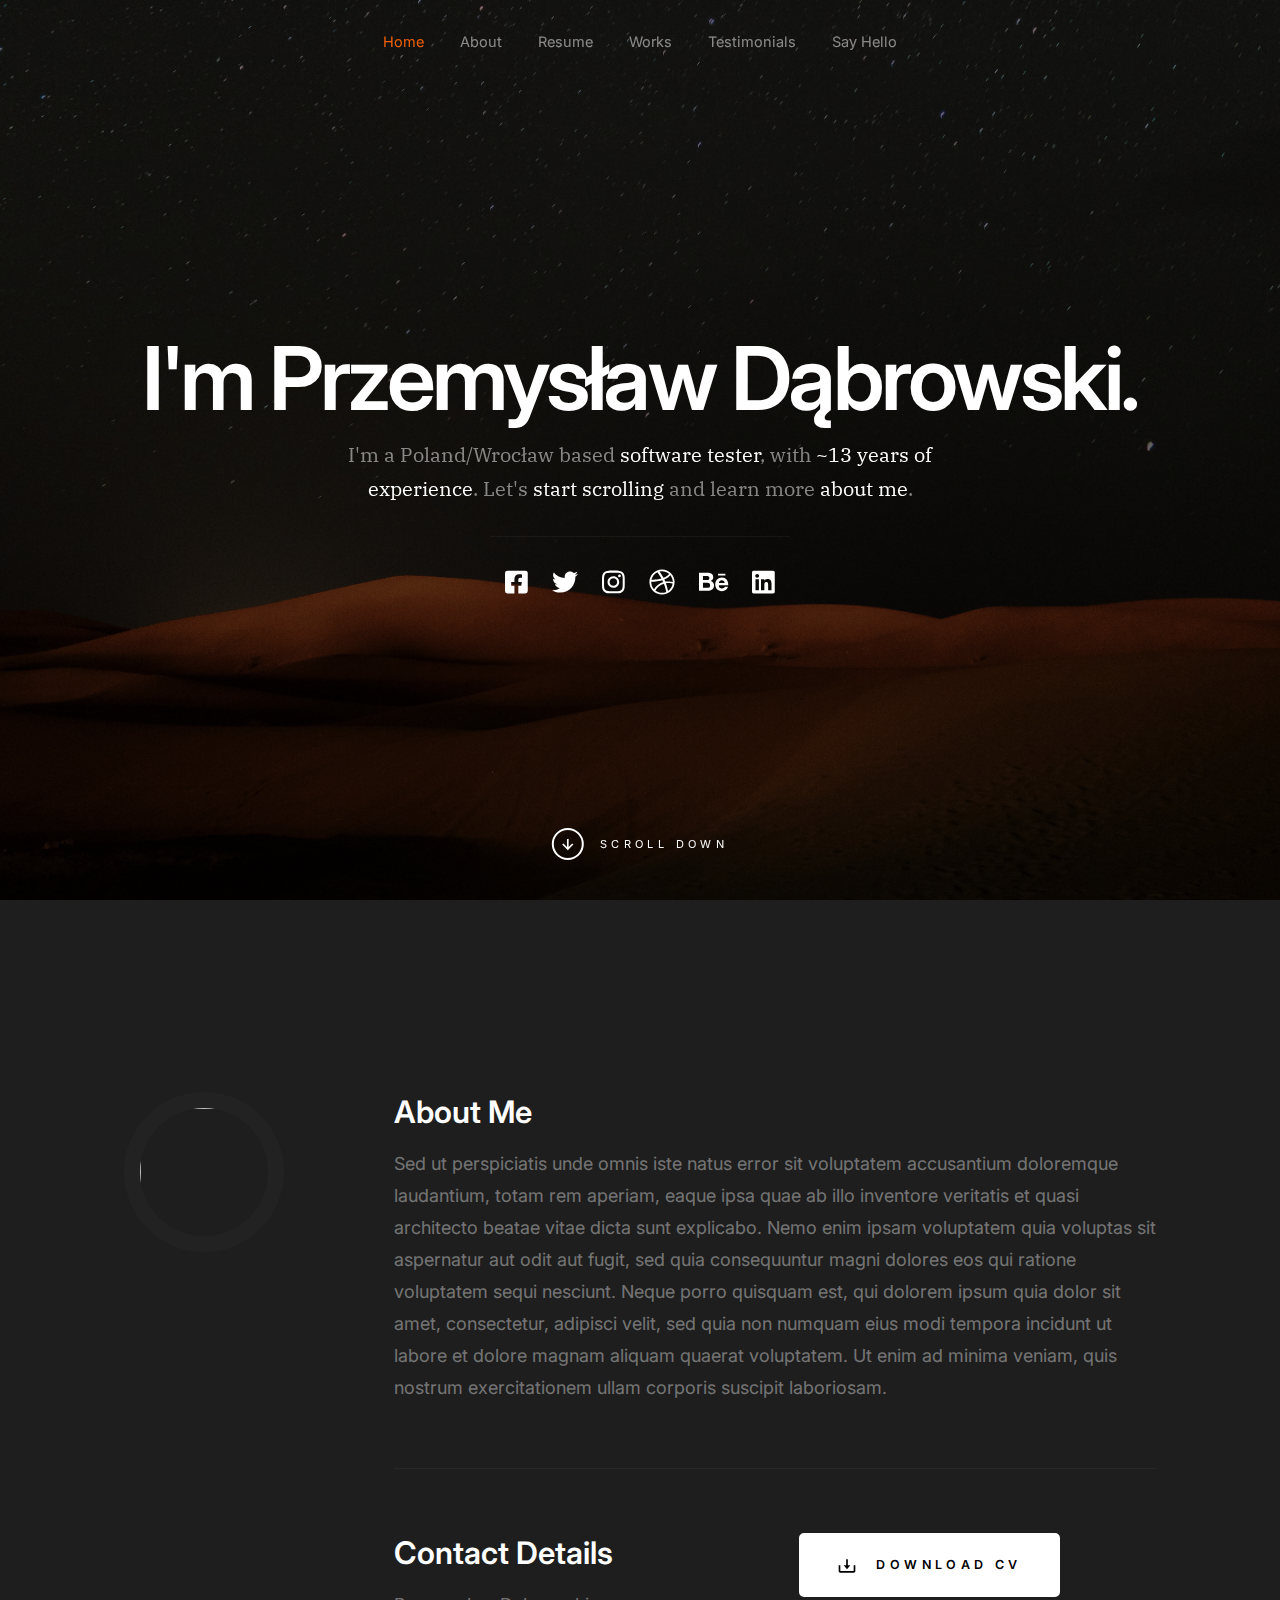
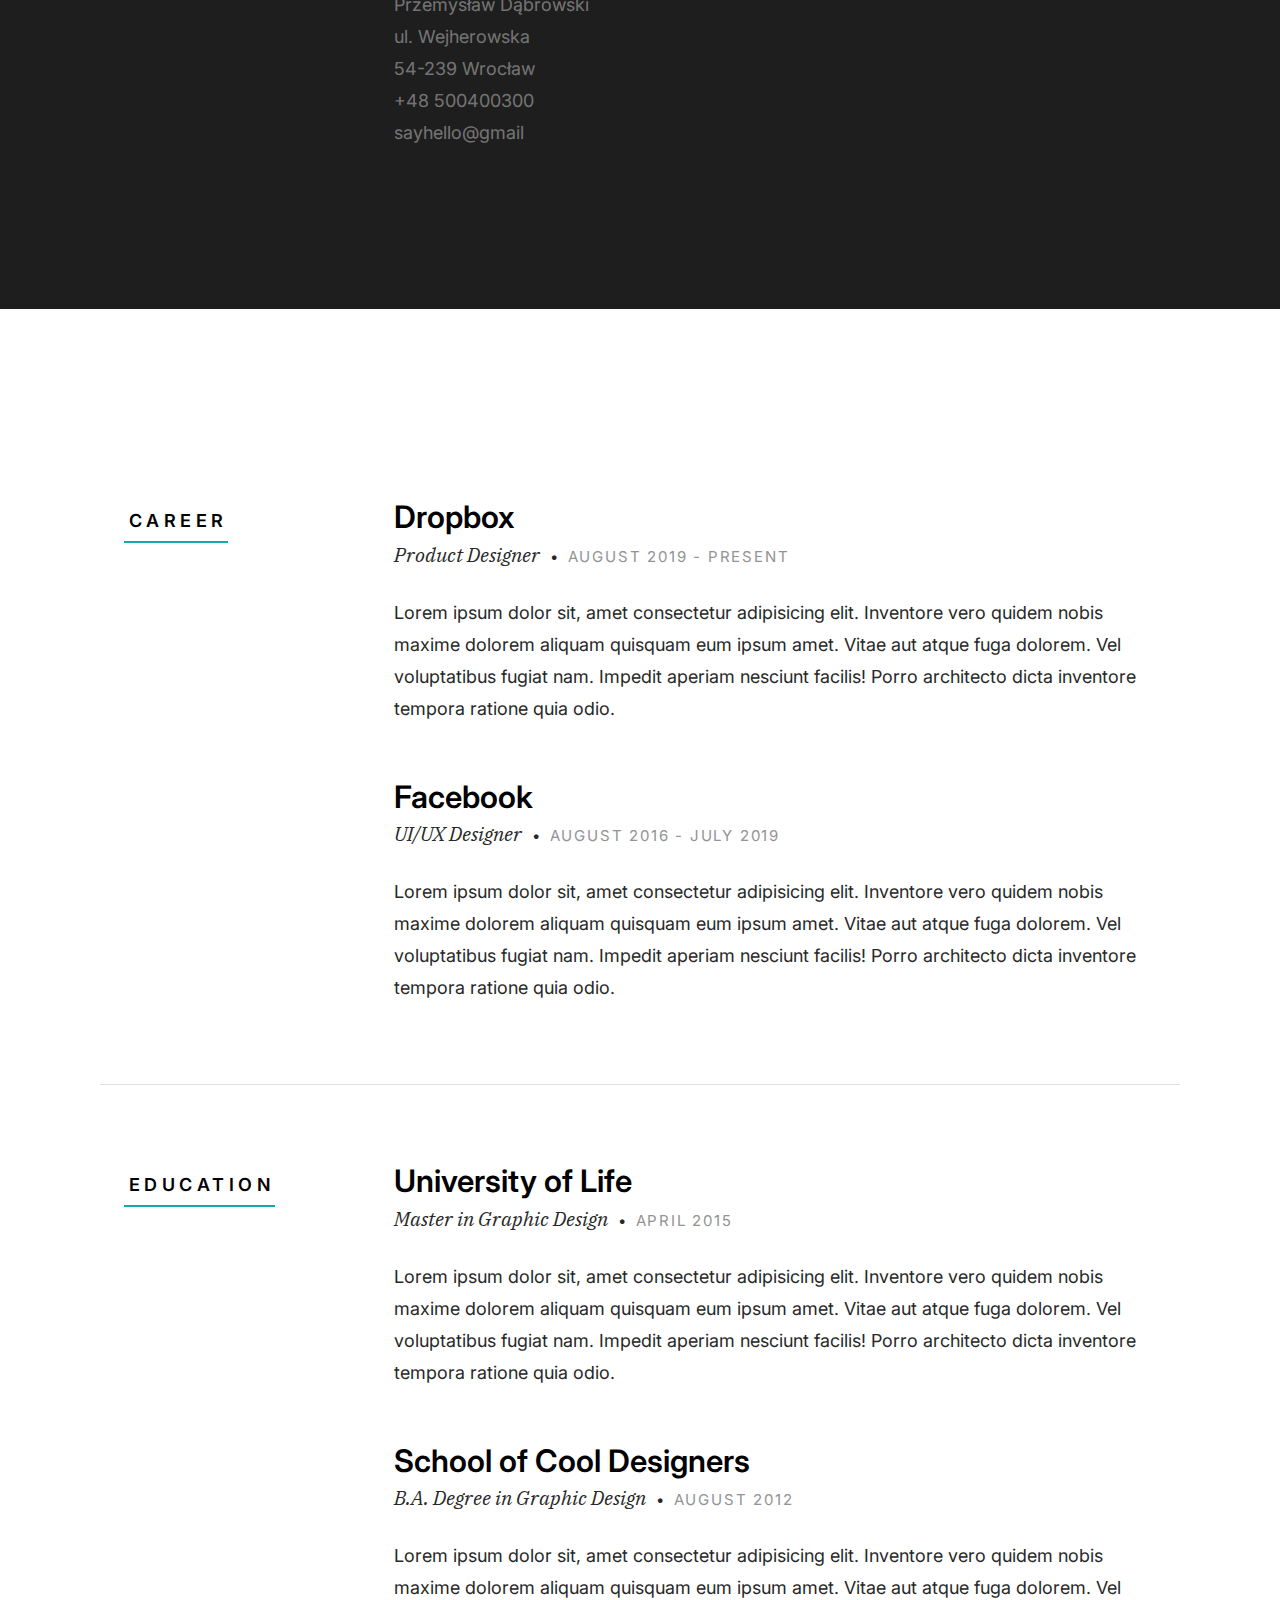
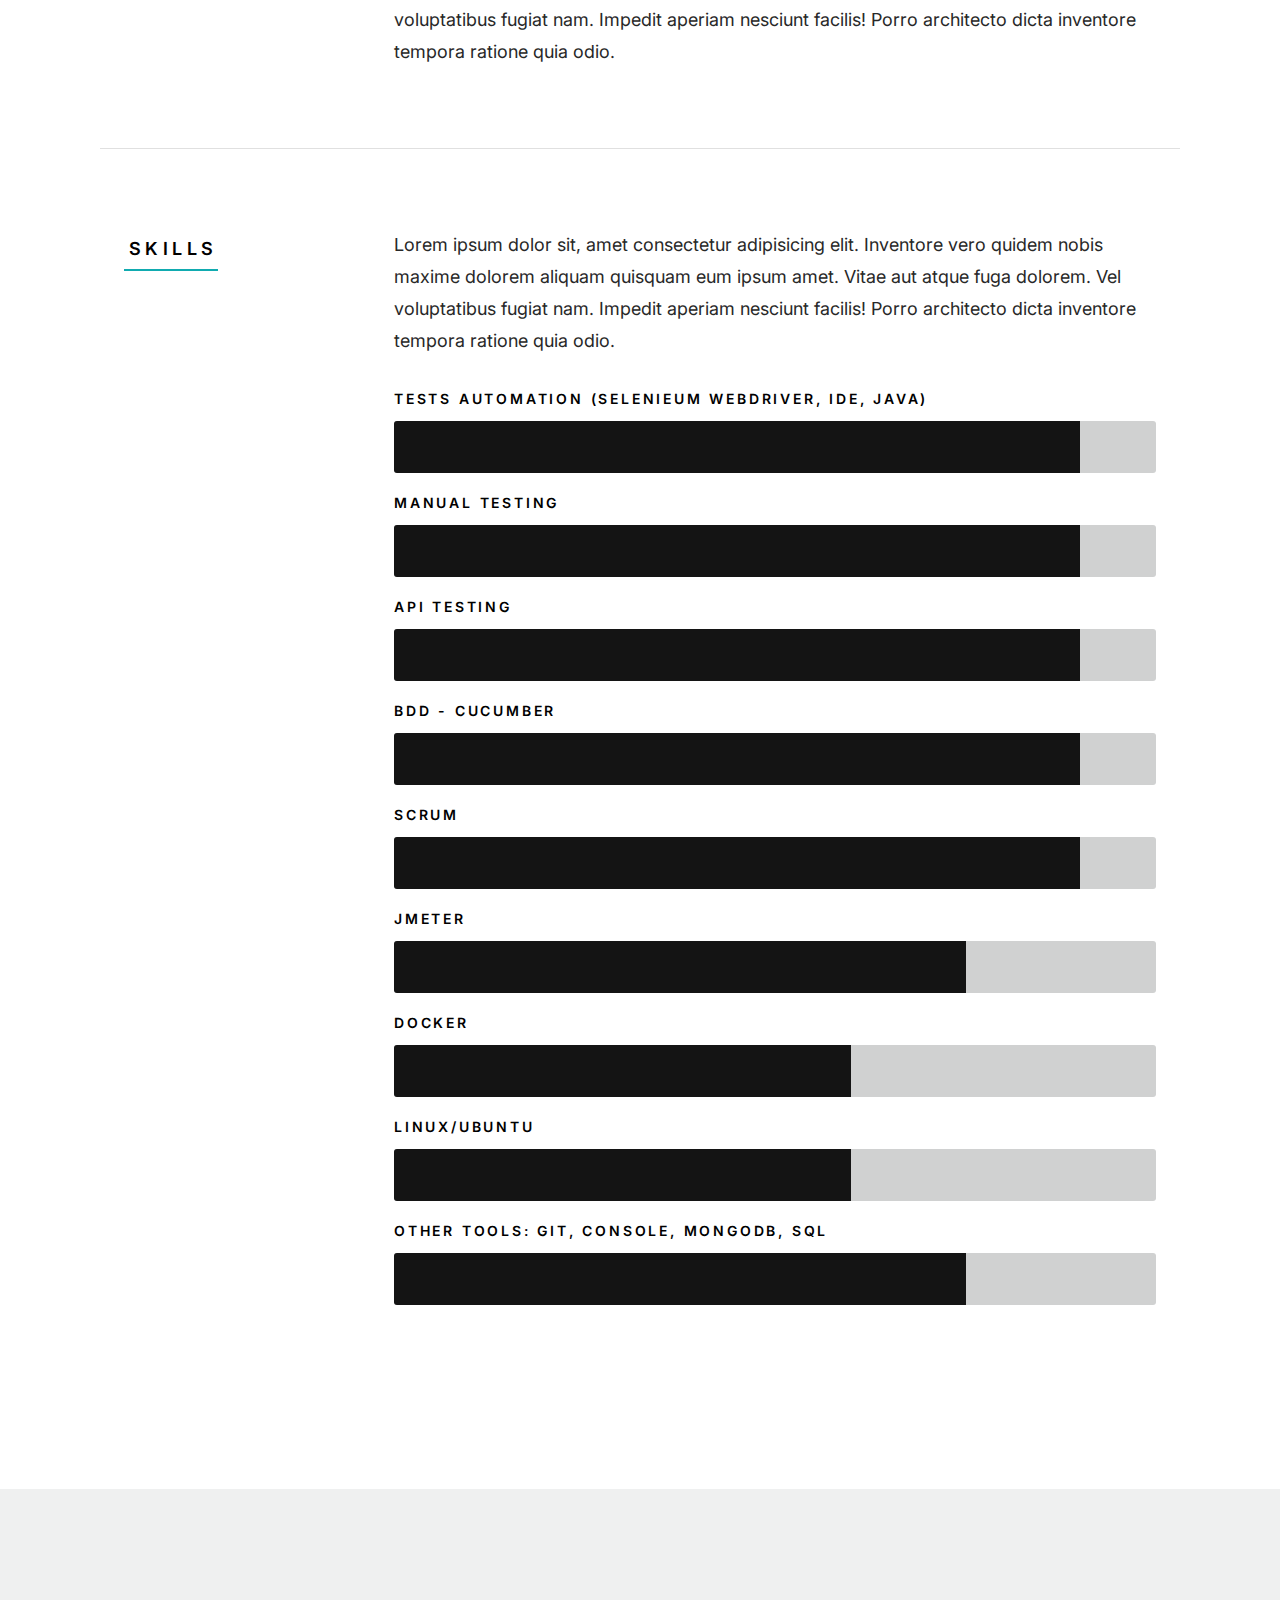
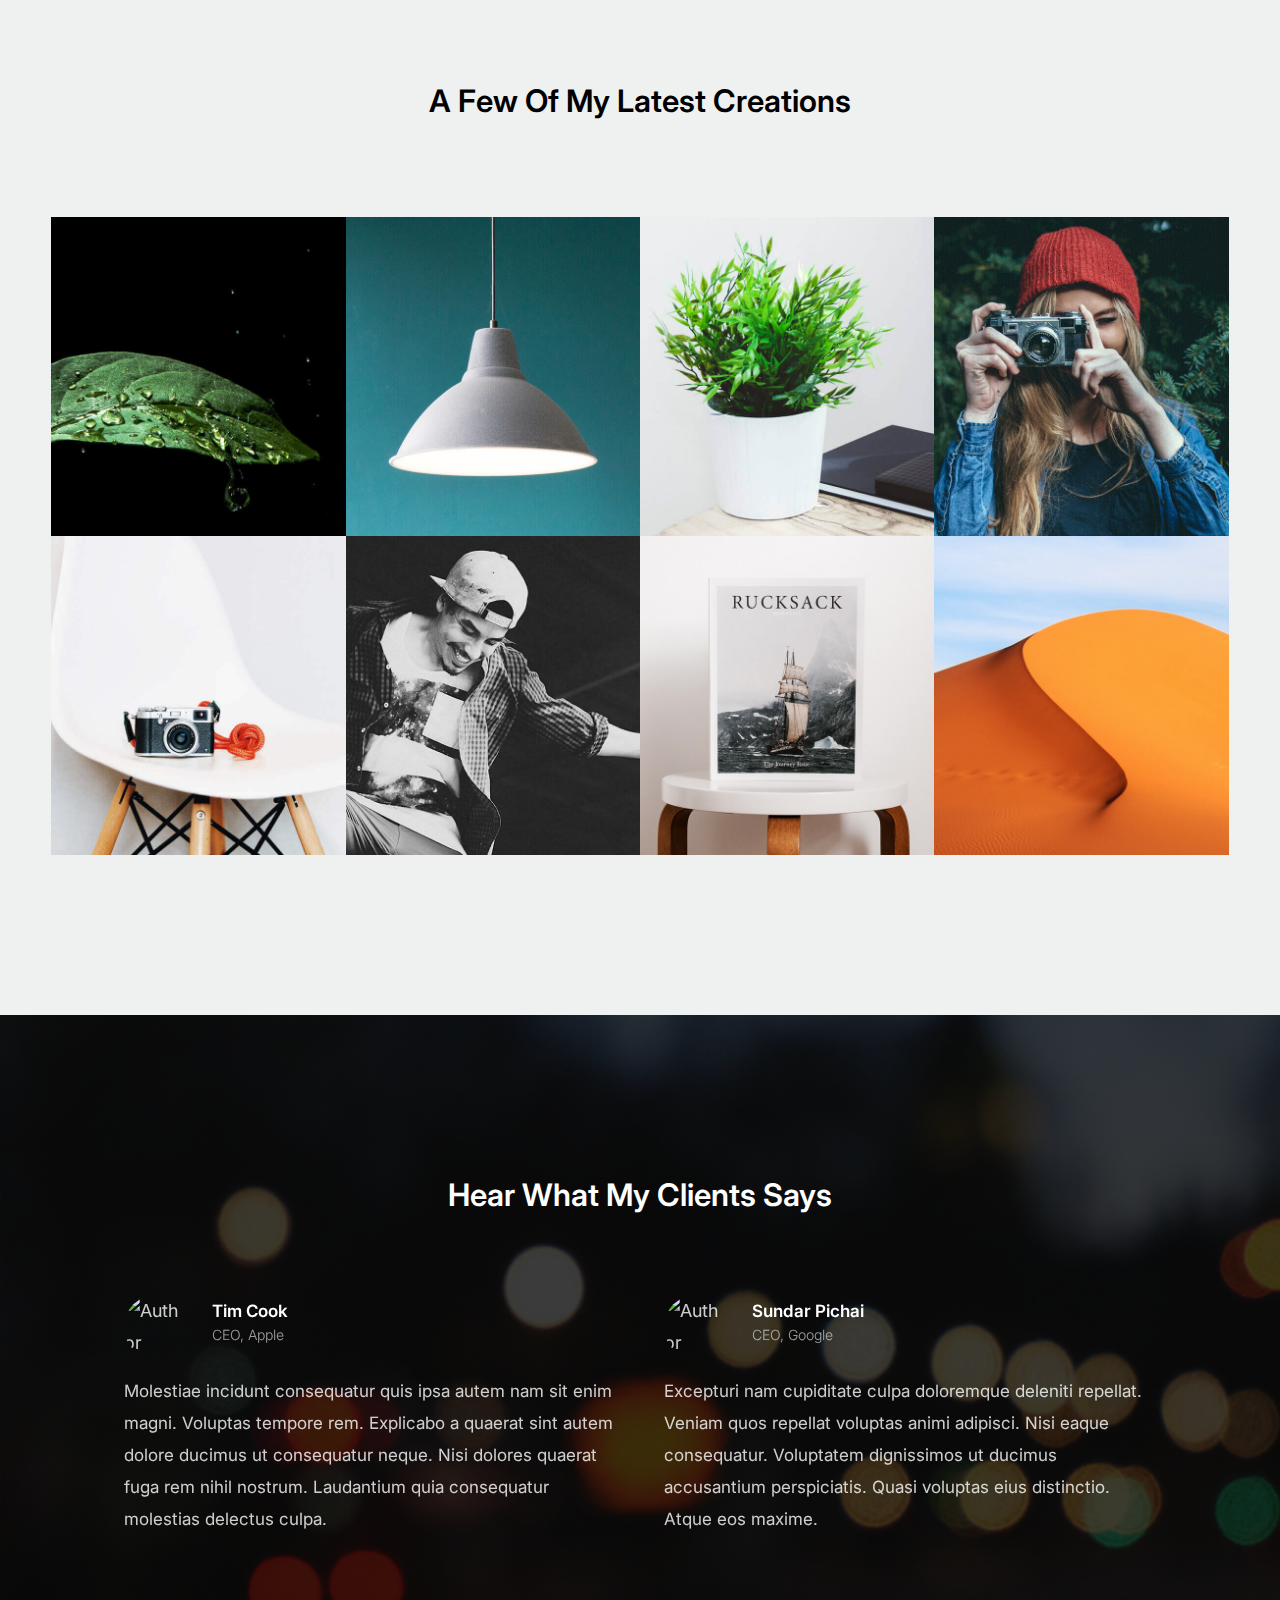
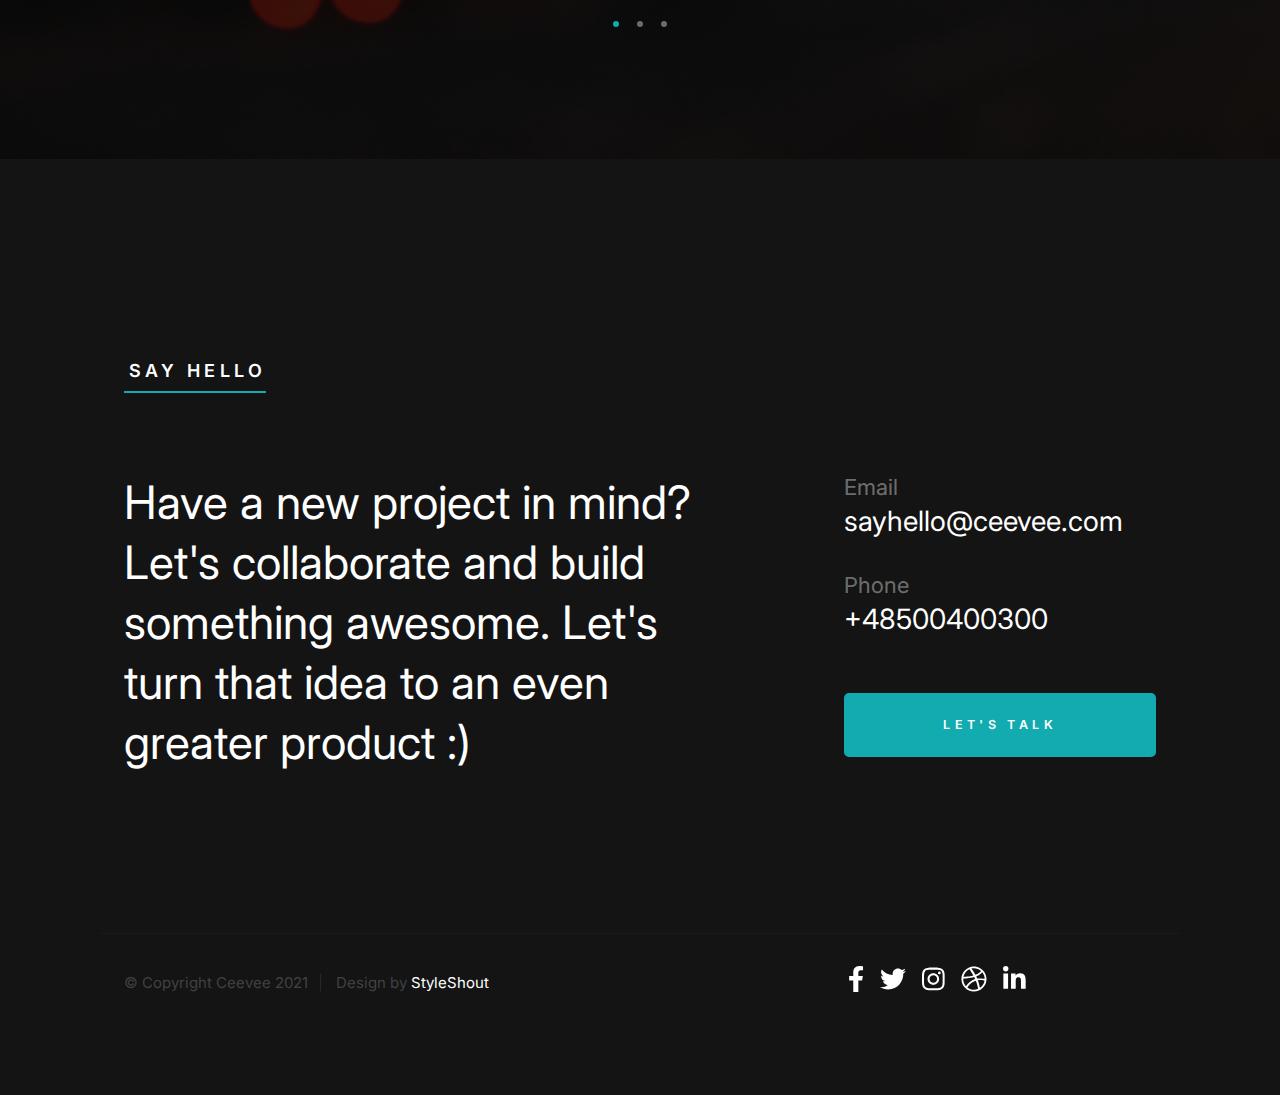
==== commit 294790ef: "custom" ====
--- a/index.html
+++ b/index.html
@@ -5,7 +5,7 @@
     <!--- basic page needs
     ================================================== -->
     <meta charset="utf-8">
-    <title>Ceevee 2.0</title>
+    <title>Przemysław Dąbrowski</title>
     <meta name="description" content="">
     <meta name="author" content="">
 
@@ -74,11 +74,10 @@
 
                 <div class="s-hero__content-about">
 
-                    <h1>I'm Jonathan Doe.</h1>
+                    <h1>I'm Przemysław Dąbrowski.</h1>
 
                     <h3>
-                    I'm a Manila based <span>graphic designer</span>, <span>illustrator</span> and <span>webdesigner</span> creating awesome and
-                    effective visual identities for companies of all sizes around the globe. Let's <a class="smoothscroll" href="#about">start scrolling</a>
+                    I'm a Poland/Wrocław based <span>software tester</span>, with <span>~13 years of experience</span>. Let's <a class="smoothscroll" href="#about">start scrolling</a>
                     and learn more <a class="smoothscroll" href="#about">about me</a>.
                     </h3>
 
@@ -114,7 +113,7 @@
 
         <div class="row">
             <div class="column large-3 tab-12">
-                <img class="s-about__pic" src="images/avatars/user-06.jpg" alt="">
+                <img class="s-about__pic" src="images/avatars/pd2.jpg" alt="">
             </div>
             <div class="column large-9 tab-12 s-about__content">
                 <h3>About Me</h3>
@@ -138,11 +137,11 @@
                         <h3>Contact Details</h3>
     
                         <p>
-                        Jonathan Doe <br>
-                        1600 Amphitheatre Parkway <br>
-                        Mountain View, CA 94043 US <br>
-                        <a href="tel:+1975432345">+197 543 2345</a> <br>
-                        <a href="mailto:#0">sayhello@ceevee.com</a>
+                        Przemysław Dąbrowski <br>
+                        ul. Wejherowska <br>
+                        54-239 Wrocław <br>
+                        <a href="tel:+48500400300">+48 500400300</a> <br>
+                        <a href="mailto:#0">sayhello@gmail</a>
                         </p>
                         
                     </div>
@@ -279,28 +278,40 @@
 
                     <ul class="skill-bars-fat">
                         <li>
-                        <div class="progress percent85"></div>
-                        <strong>HTML</strong>
-                        </li>
-                        <li>
-                        <div class="progress percent85"></div>
-                        <strong>CSS</strong>
-                        </li>
-                        <li>
-                        <div class="progress percent65"></div>
-                        <strong>Javascript</strong>
-                        </li>
-                        <li>
-                        <div class="progress percent90"></div>
-                        <strong>Figma</strong>
-                        </li>
-                        <li>
-                        <div class="progress percent75"></div>
-                        <strong>Illustrator</strong>
-                        </li>
-                        <li>
-                        <div class="progress percent60"></div>
-                        <strong>Photoshop</strong>
+                            <div class="progress percent90"></div>
+                            <strong>Tests automation (Selenieum Webdriver, IDE, JAVA)</strong>
+                        </li>
+                        <li>
+                            <div class="progress percent90"></div>
+                            <strong>Manual testing</strong>
+                        </li>
+                        <li>
+                            <div class="progress percent90"></div>
+                            <strong>API testing</strong>
+                        </li>
+                        <li>
+                            <div class="progress percent90"></div>
+                            <strong>BDD - cucumber</strong>
+                        </li>
+                        <li>
+                            <div class="progress percent90"></div>
+                            <strong>Scrum</strong>
+                        </li>
+                        <li>
+                            <div class="progress percent75"></div>
+                            <strong>JMeter</strong>
+                        </li>
+                        <li>
+                            <div class="progress percent60"></div>
+                            <strong>Docker</strong>
+                        </li>
+                        <li>
+                            <div class="progress percent60"></div>
+                            <strong>Linux/Ubuntu</strong>
+                        </li>
+                        <li>
+                            <div class="progress percent75"></div>
+                            <strong>Other tools: GIT, console, mongoDB, SQL</strong>
                         </li>
                     </ul>
 
@@ -529,31 +540,6 @@
     </section> <!-- end s-portfolio -->
 
 
-    <!-- CTA
-    ================================================== -->
-    <section class="s-cta">
-
-        <div class="row">
-            <div class="column">
-                <h3 class="h2 section-desc">
-                    Need a great reliable web hosting?
-                </h3>
-            </div>
-        </div> <!-- end heading-block -->
-
-        <div class="row cta-content">
-            <div class="column">
-                <p>
-                We highly recommend <a href="https://www.dreamhost.com/r.cgi?287326">DreamHost</a>.
-                Powerful web and Wordpress hosting. Guaranteed.
-                Starting at $2.95 per month.
-                </p>
-
-                <a href="https://www.dreamhost.com/r.cgi?287326" class="btn btn--primary h-full-width">Get Started</a>
-            </div>
-        </div> <!-- end cta-content -->
-
-    </section> <!-- end s-cta -->
 
 
     <!-- testimonials
@@ -689,7 +675,7 @@
                                 Phone
                             </h5>
                             <p class="contact-block__content">
-                                <a href="tel:+1975432345">+197 543 2345</a>
+                                <a href="tel:+48500400300">+48500400300</a>
                             </p>
                         </div> <!-- end contact-block -->
                     </div>
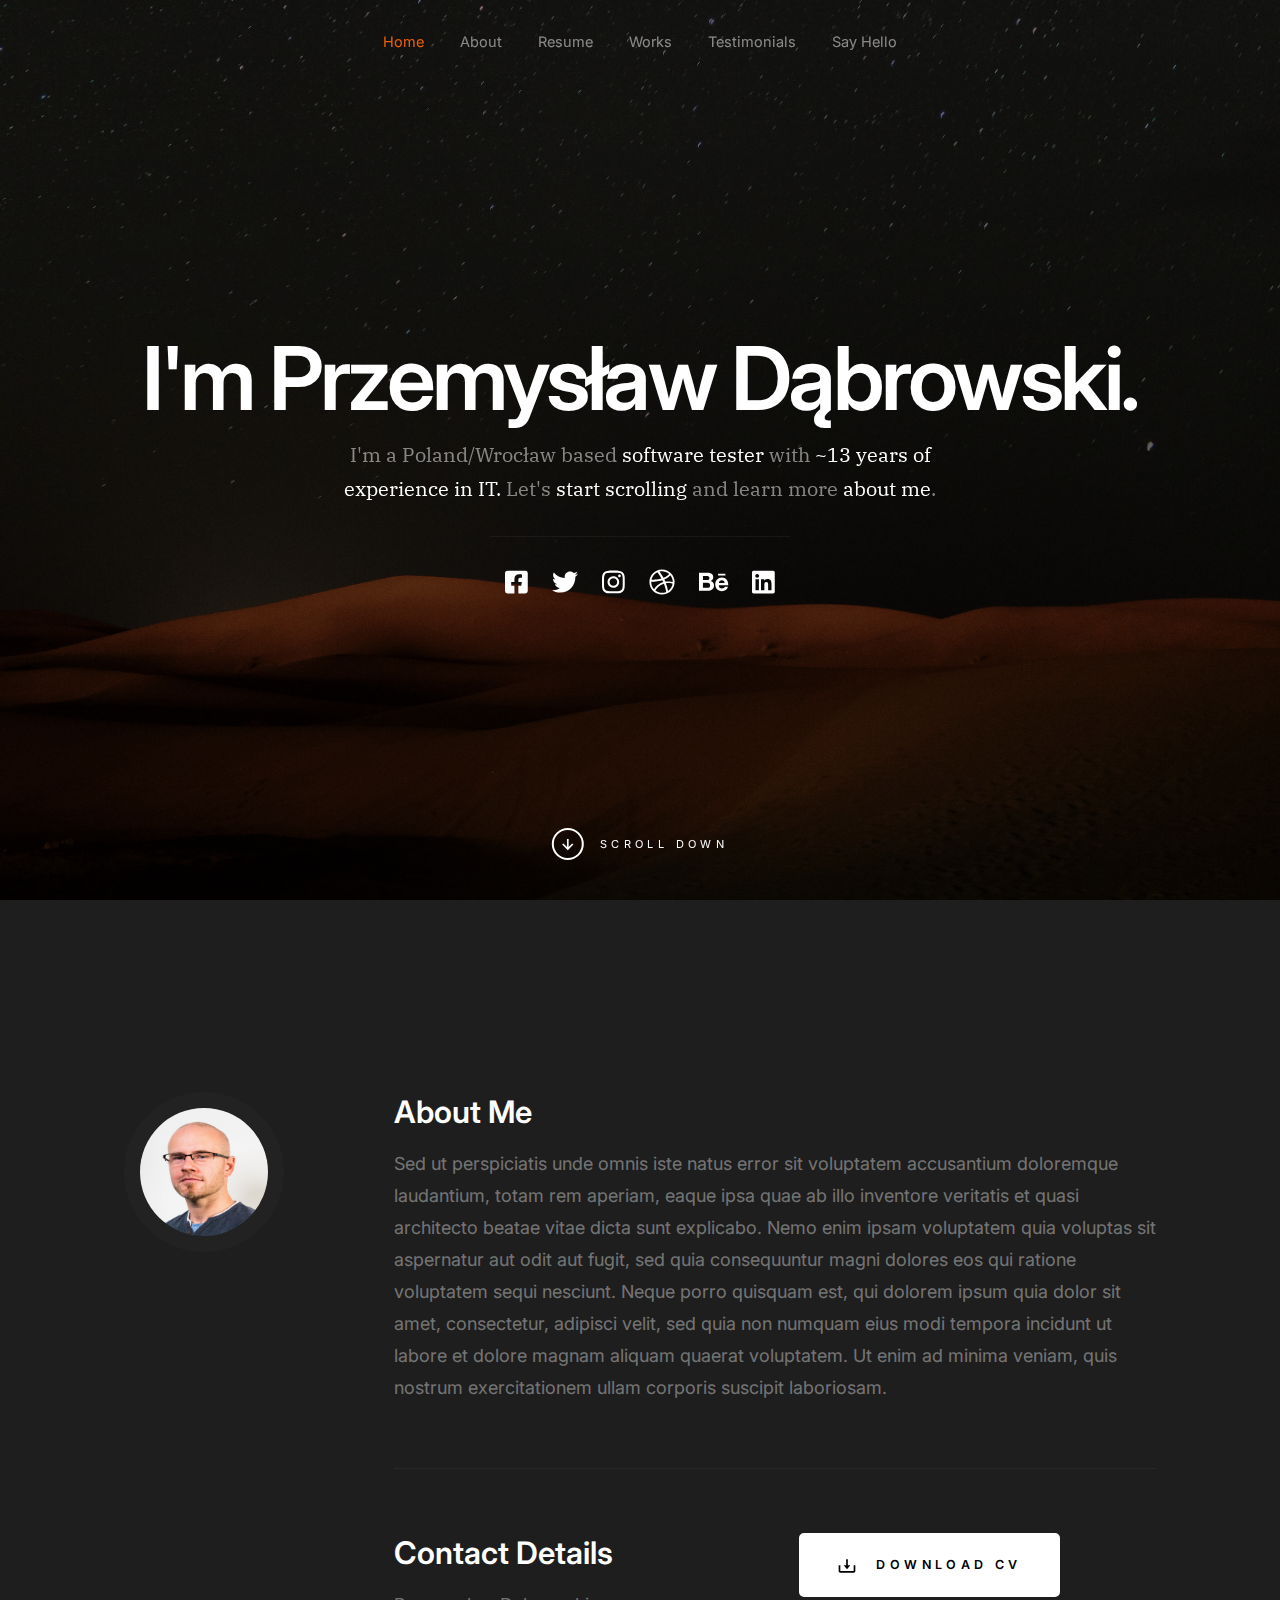
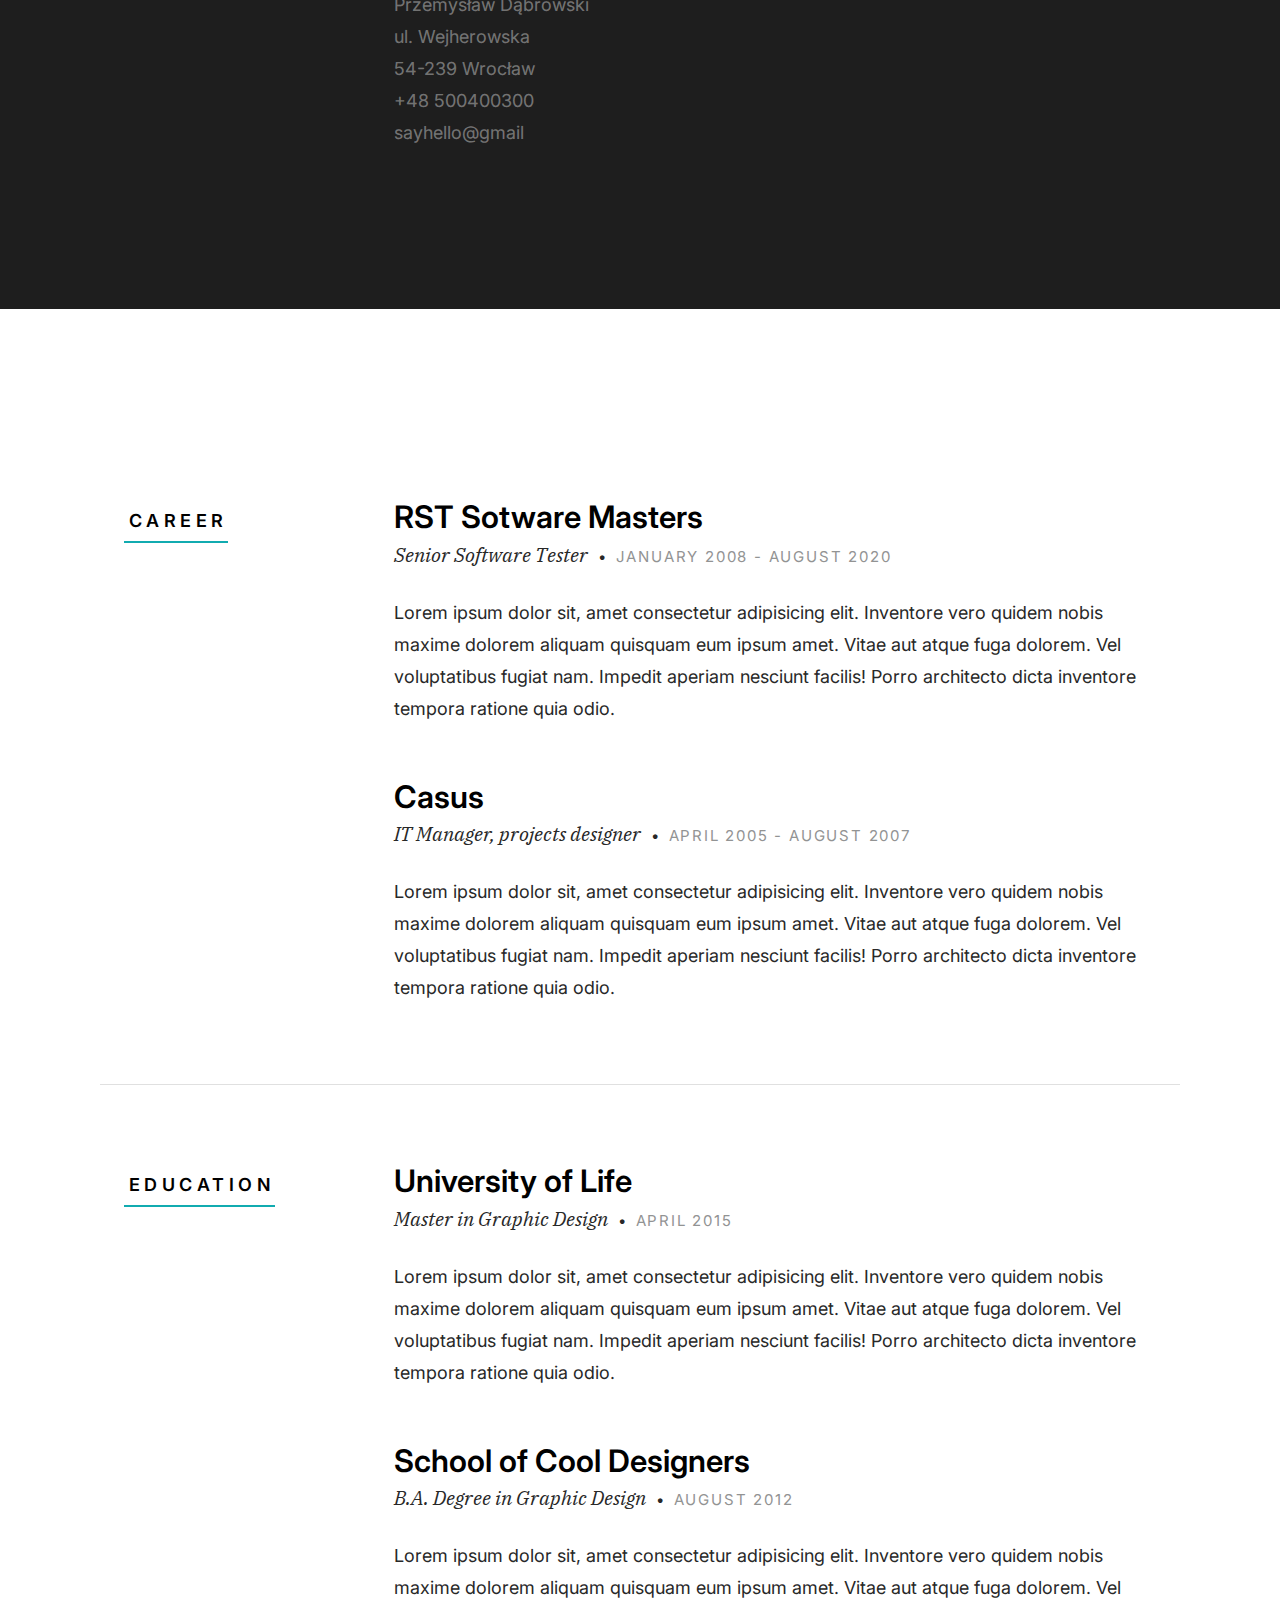
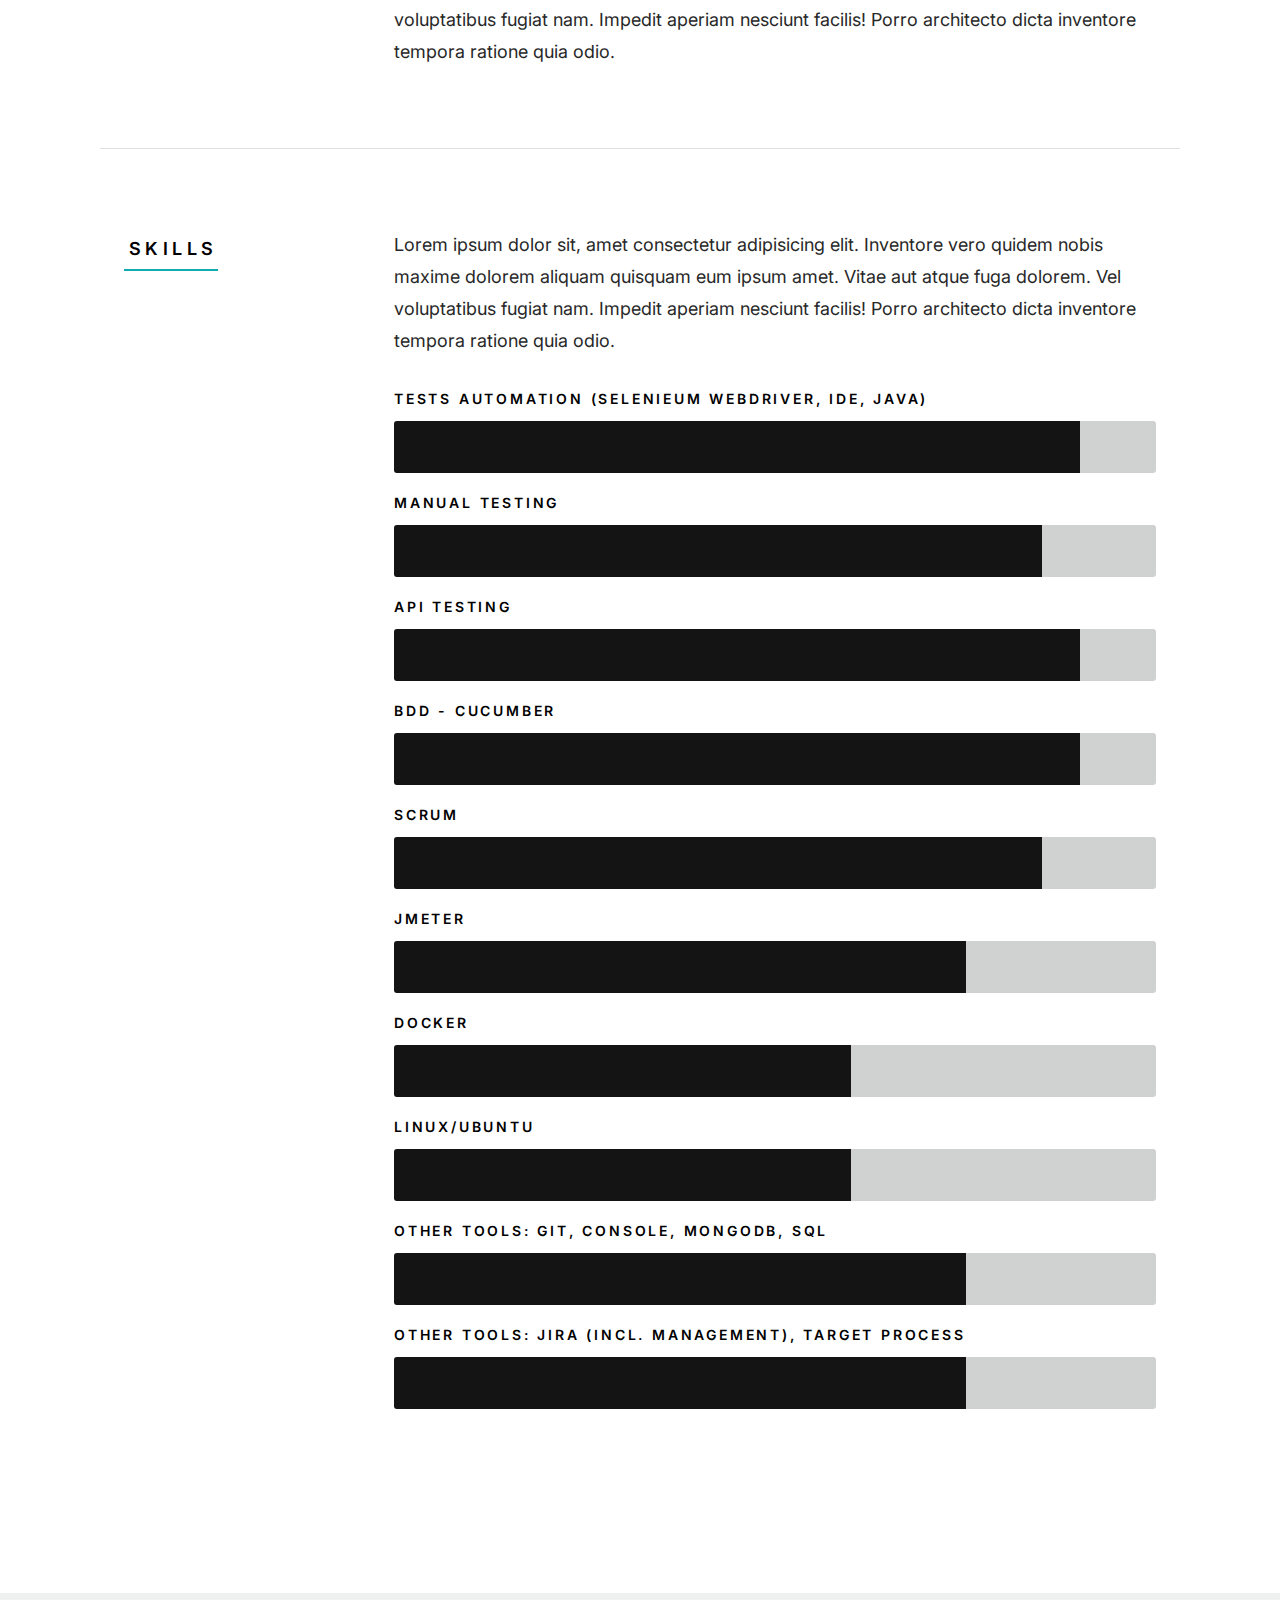
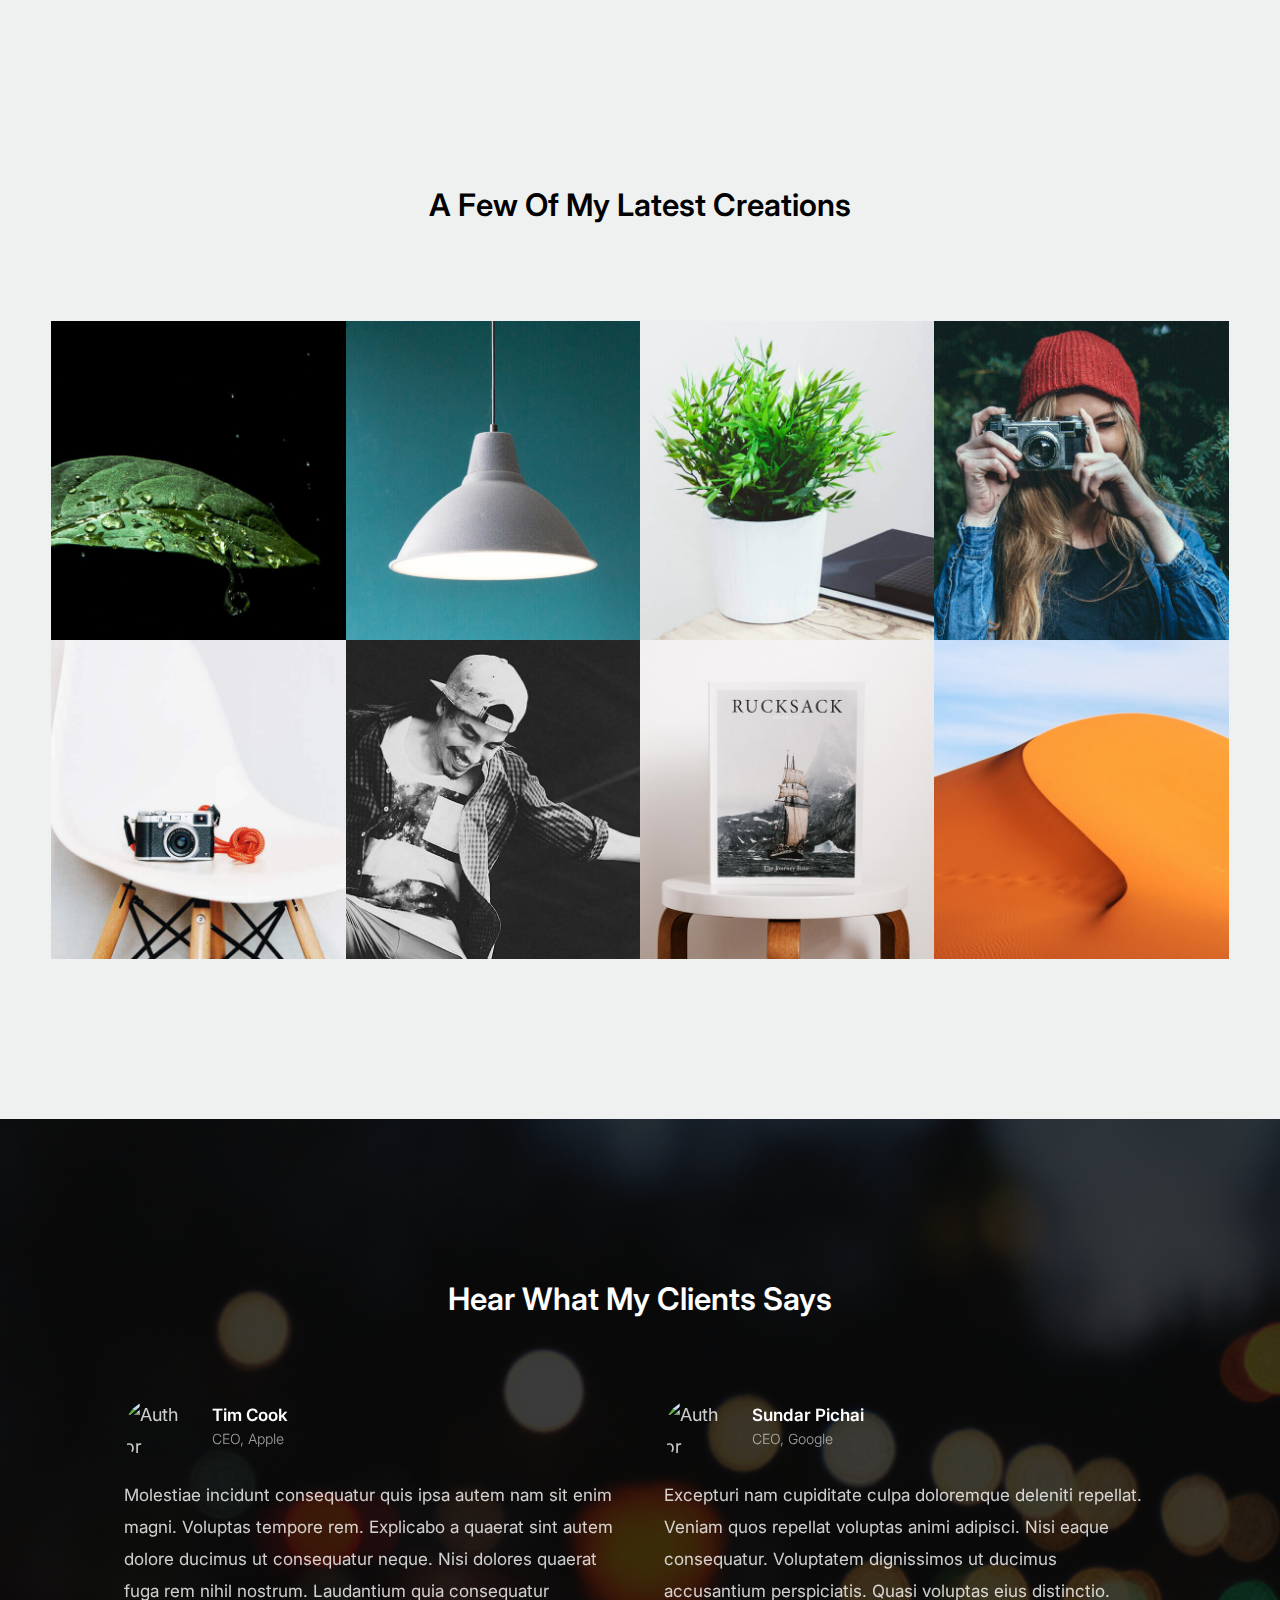
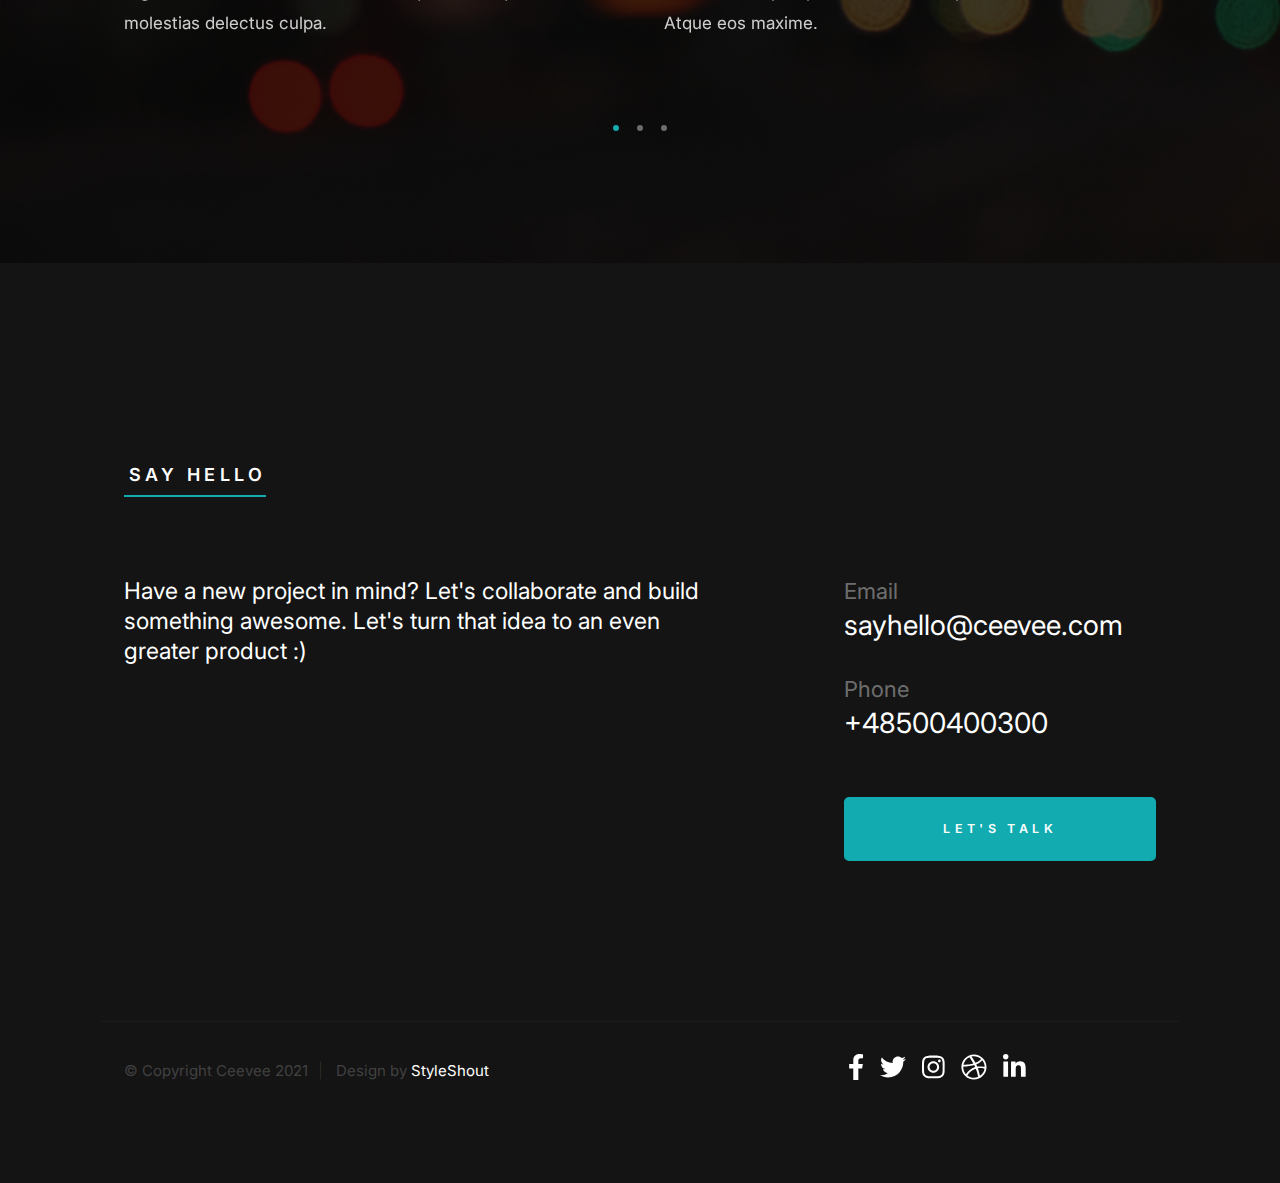
==== commit 8182244b: "fixes" ====
--- a/index.html
+++ b/index.html
@@ -77,7 +77,7 @@
                     <h1>I'm Przemysław Dąbrowski.</h1>
 
                     <h3>
-                    I'm a Poland/Wrocław based <span>software tester</span>, with <span>~13 years of experience</span>. Let's <a class="smoothscroll" href="#about">start scrolling</a>
+                    I'm a Poland/Wrocław based <span>software tester</span> with <span>~13 years of experience in IT.</span> Let's <a class="smoothscroll" href="#about">start scrolling</a>
                     and learn more <a class="smoothscroll" href="#about">about me</a>.
                     </h3>
 
@@ -170,11 +170,11 @@
                 <div class="resume-block">
 
                     <div class="resume-block__header">
-                        <h4 class="h3">Dropbox</h4>
+                        <h4 class="h3">RST Sotware Masters</h4>
                         <p class="resume-block__header-meta">
-                            <span>Product Designer</span> 
+                            <span>Senior Software Tester</span> 
                             <span class="resume-block__header-date">
-                                August 2019 - Present
+                                January 2008 - August 2020
                             </span>
                         </p>
                     </div>
@@ -191,11 +191,11 @@
                 <div class="resume-block">
 
                     <div class="resume-block__header">
-                        <h4 class="h3">Facebook</h4>
+                        <h4 class="h3">Casus</h4>
                         <p class="resume-block__header-meta">
-                            <span>UI/UX Designer</span> 
+                            <span>IT Manager, projects designer</span> 
                             <span class="resume-block__header-date">
-                                August 2016 - July 2019
+                                April 2005 - August 2007
                             </span>
                         </p>
                     </div>
@@ -282,7 +282,7 @@
                             <strong>Tests automation (Selenieum Webdriver, IDE, JAVA)</strong>
                         </li>
                         <li>
-                            <div class="progress percent90"></div>
+                            <div class="progress percent85"></div>
                             <strong>Manual testing</strong>
                         </li>
                         <li>
@@ -294,7 +294,7 @@
                             <strong>BDD - cucumber</strong>
                         </li>
                         <li>
-                            <div class="progress percent90"></div>
+                            <div class="progress percent85"></div>
                             <strong>Scrum</strong>
                         </li>
                         <li>
@@ -312,6 +312,10 @@
                         <li>
                             <div class="progress percent75"></div>
                             <strong>Other tools: GIT, console, mongoDB, SQL</strong>
+                        </li>
+                        <li>
+                            <div class="progress percent75"></div>
+                            <strong>Other tools: Jira (incl. management), Target Process</strong>
                         </li>
                     </ul>
 
--- a/css/styles.css
+++ b/css/styles.css
@@ -4406,7 +4406,7 @@
     color: white;
     margin-top: 0;
     font-weight: 400;
-    font-size: 4.6rem;
+    font-size: 2.3rem;
     line-height: 1.304;
 }
 
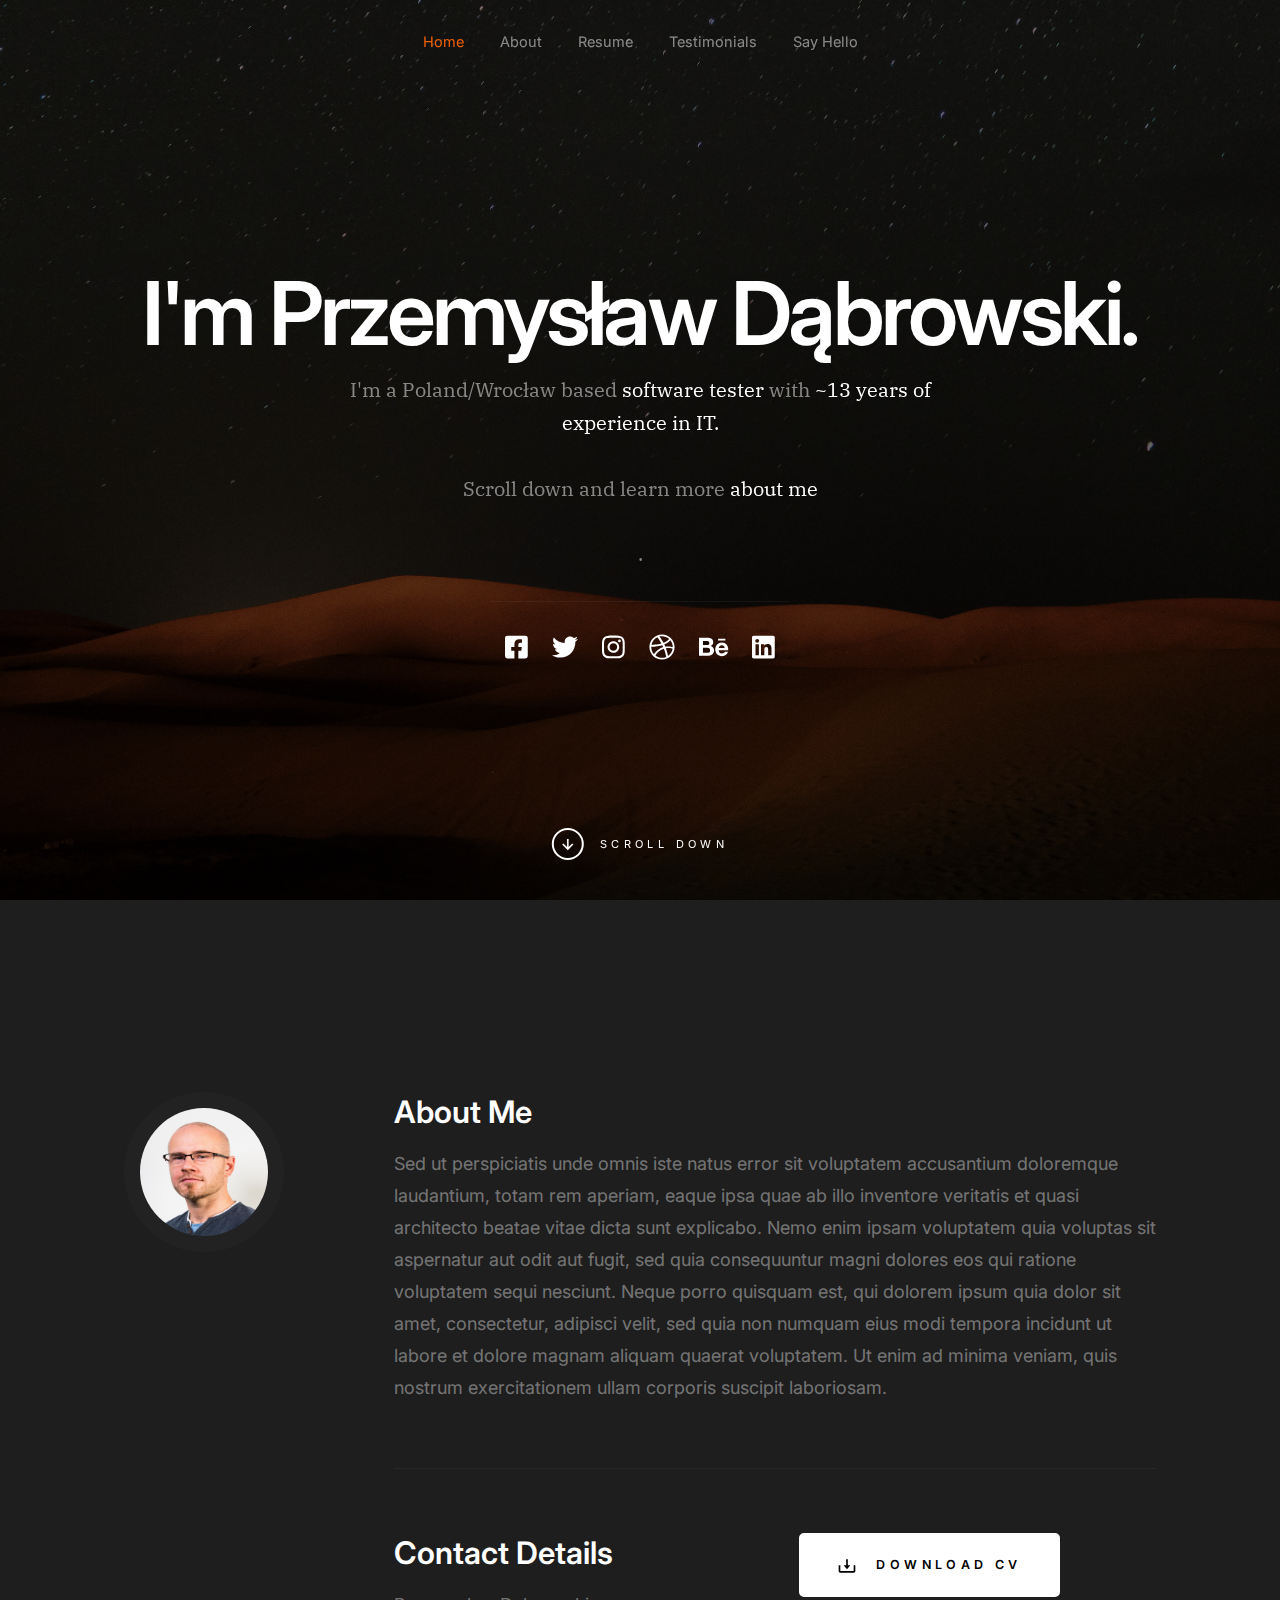
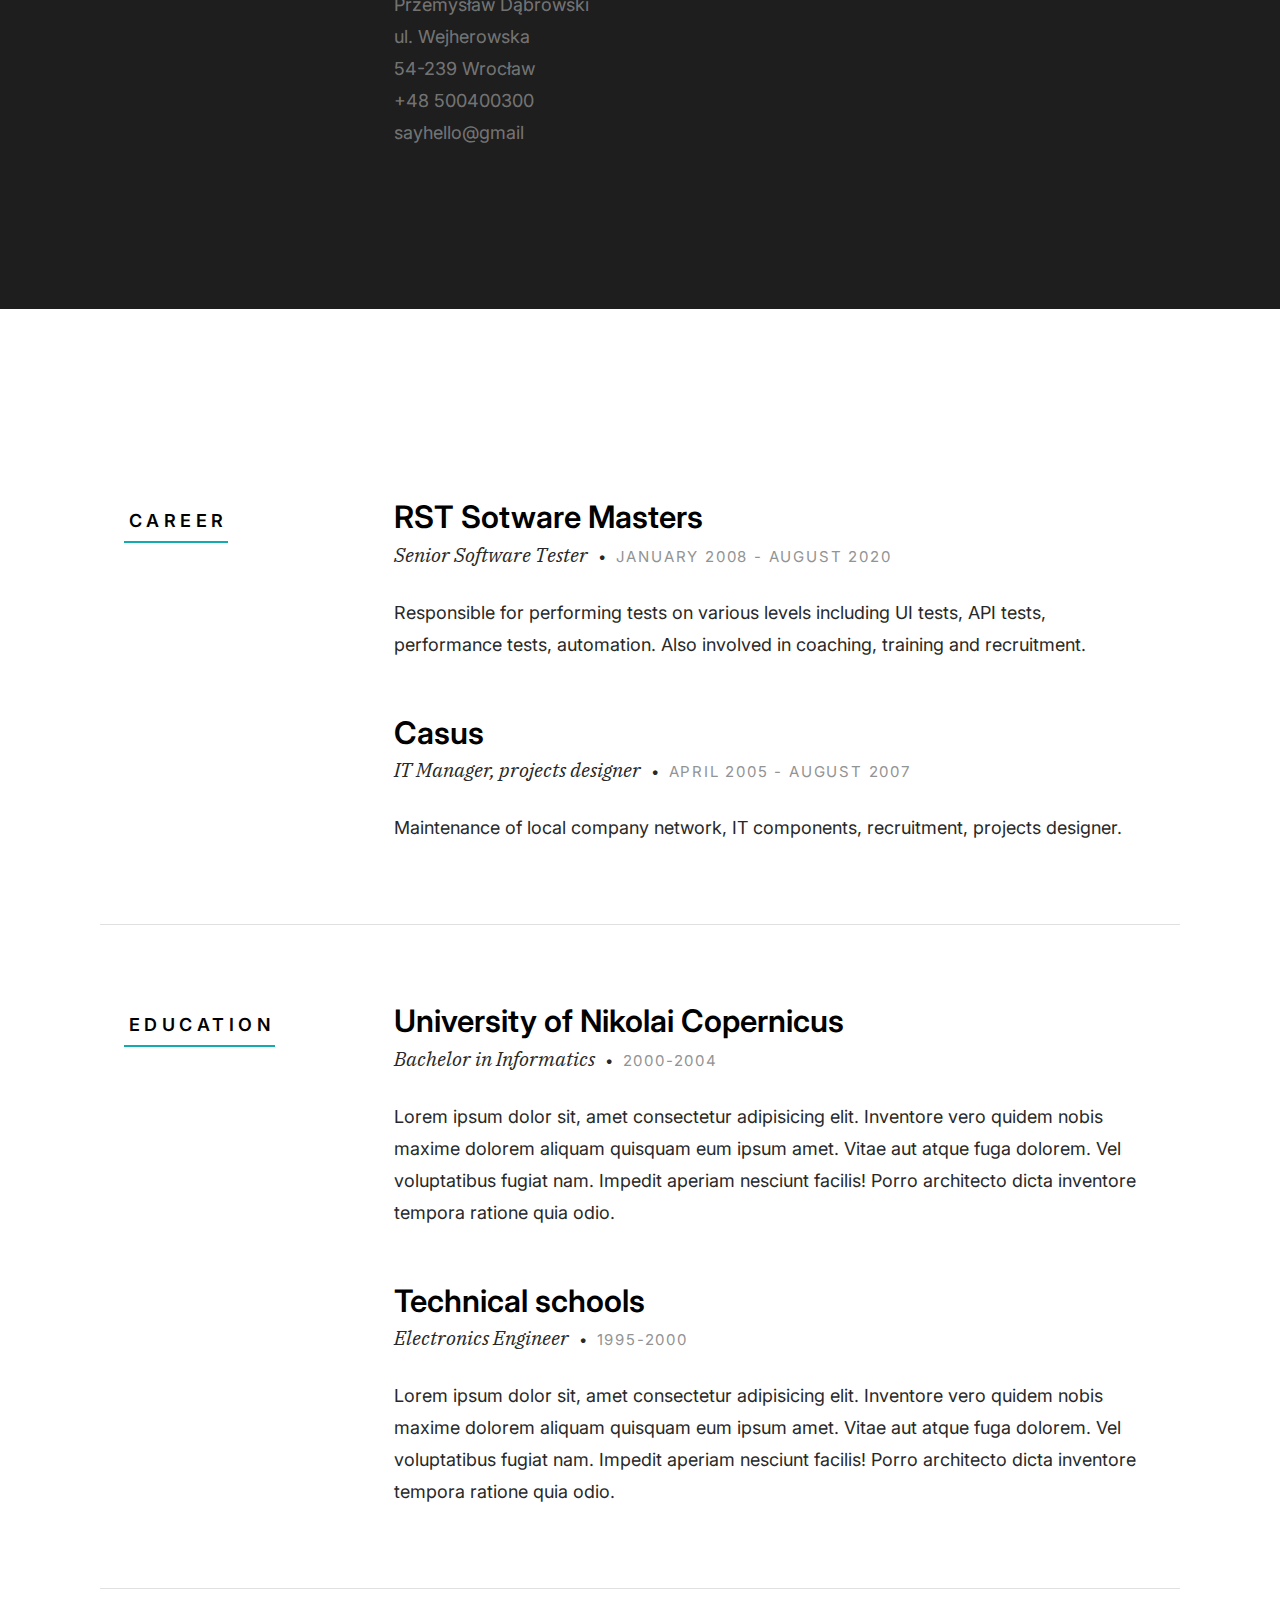
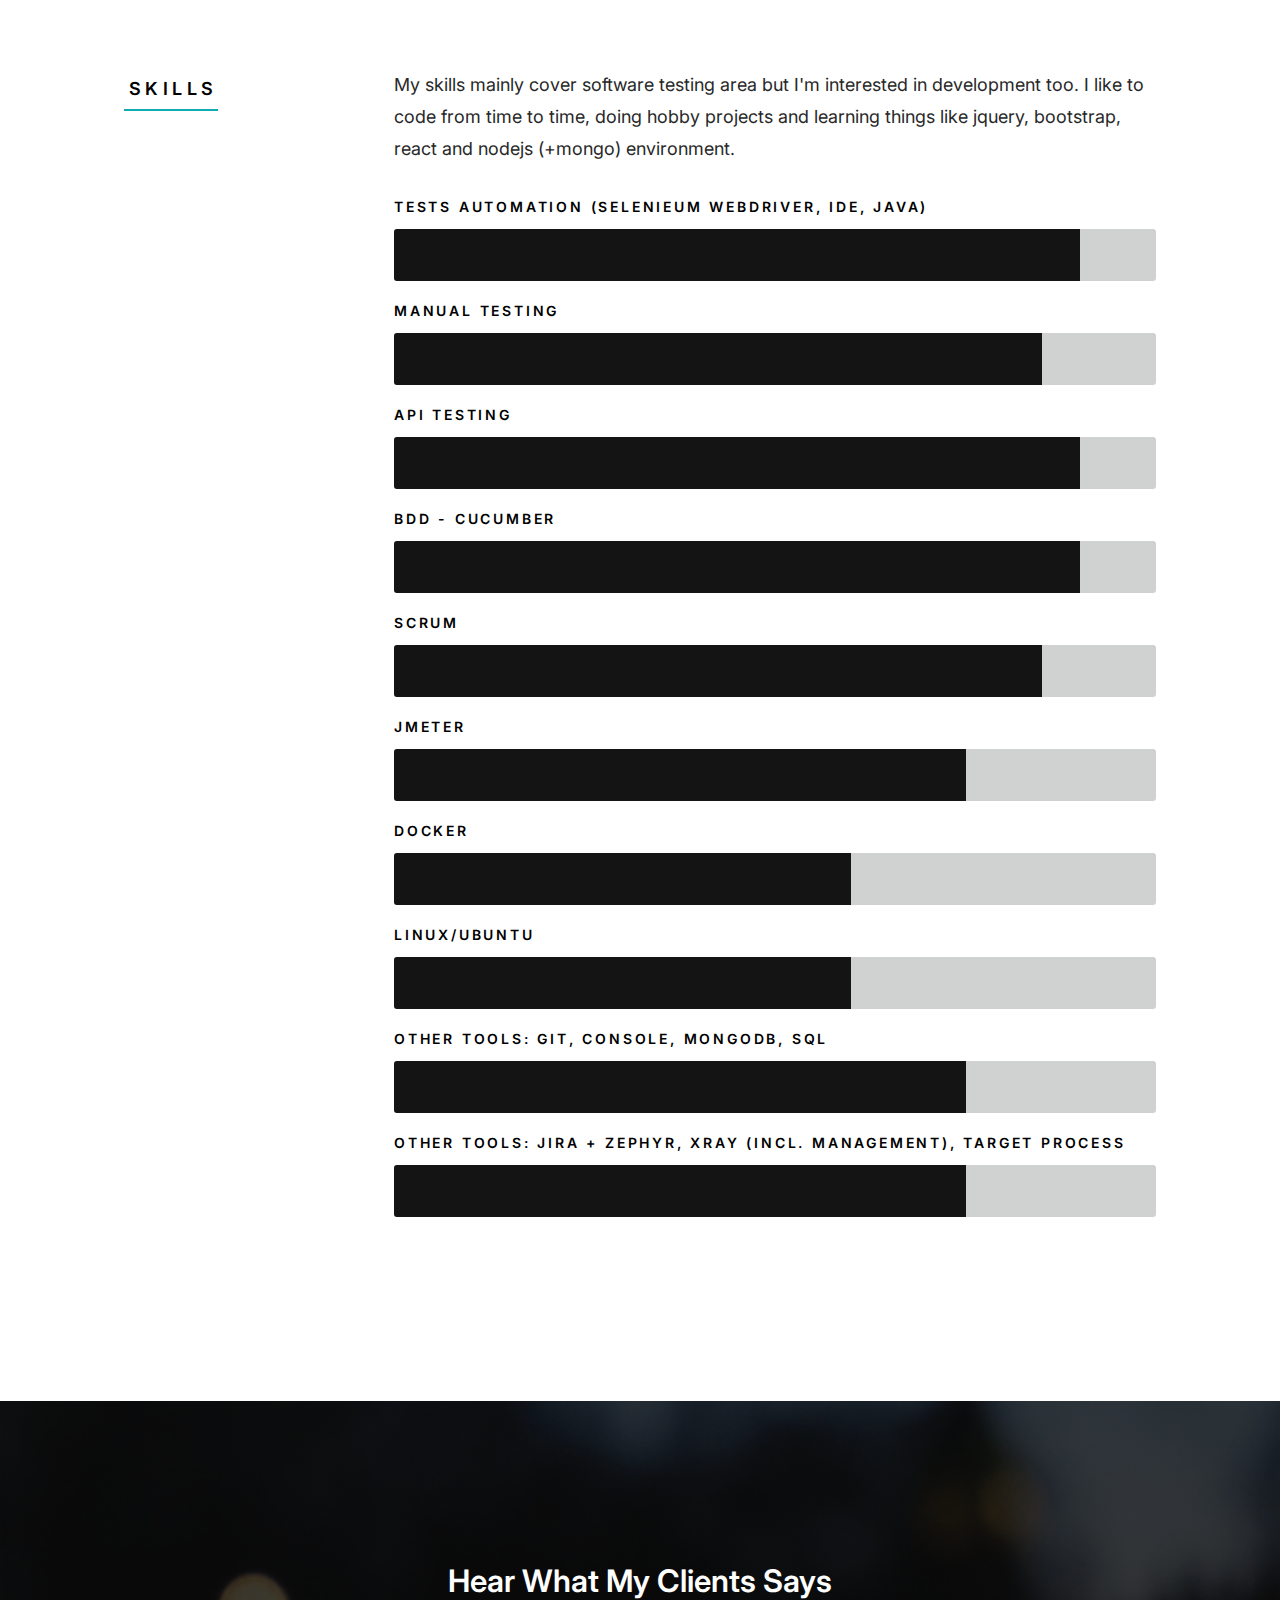
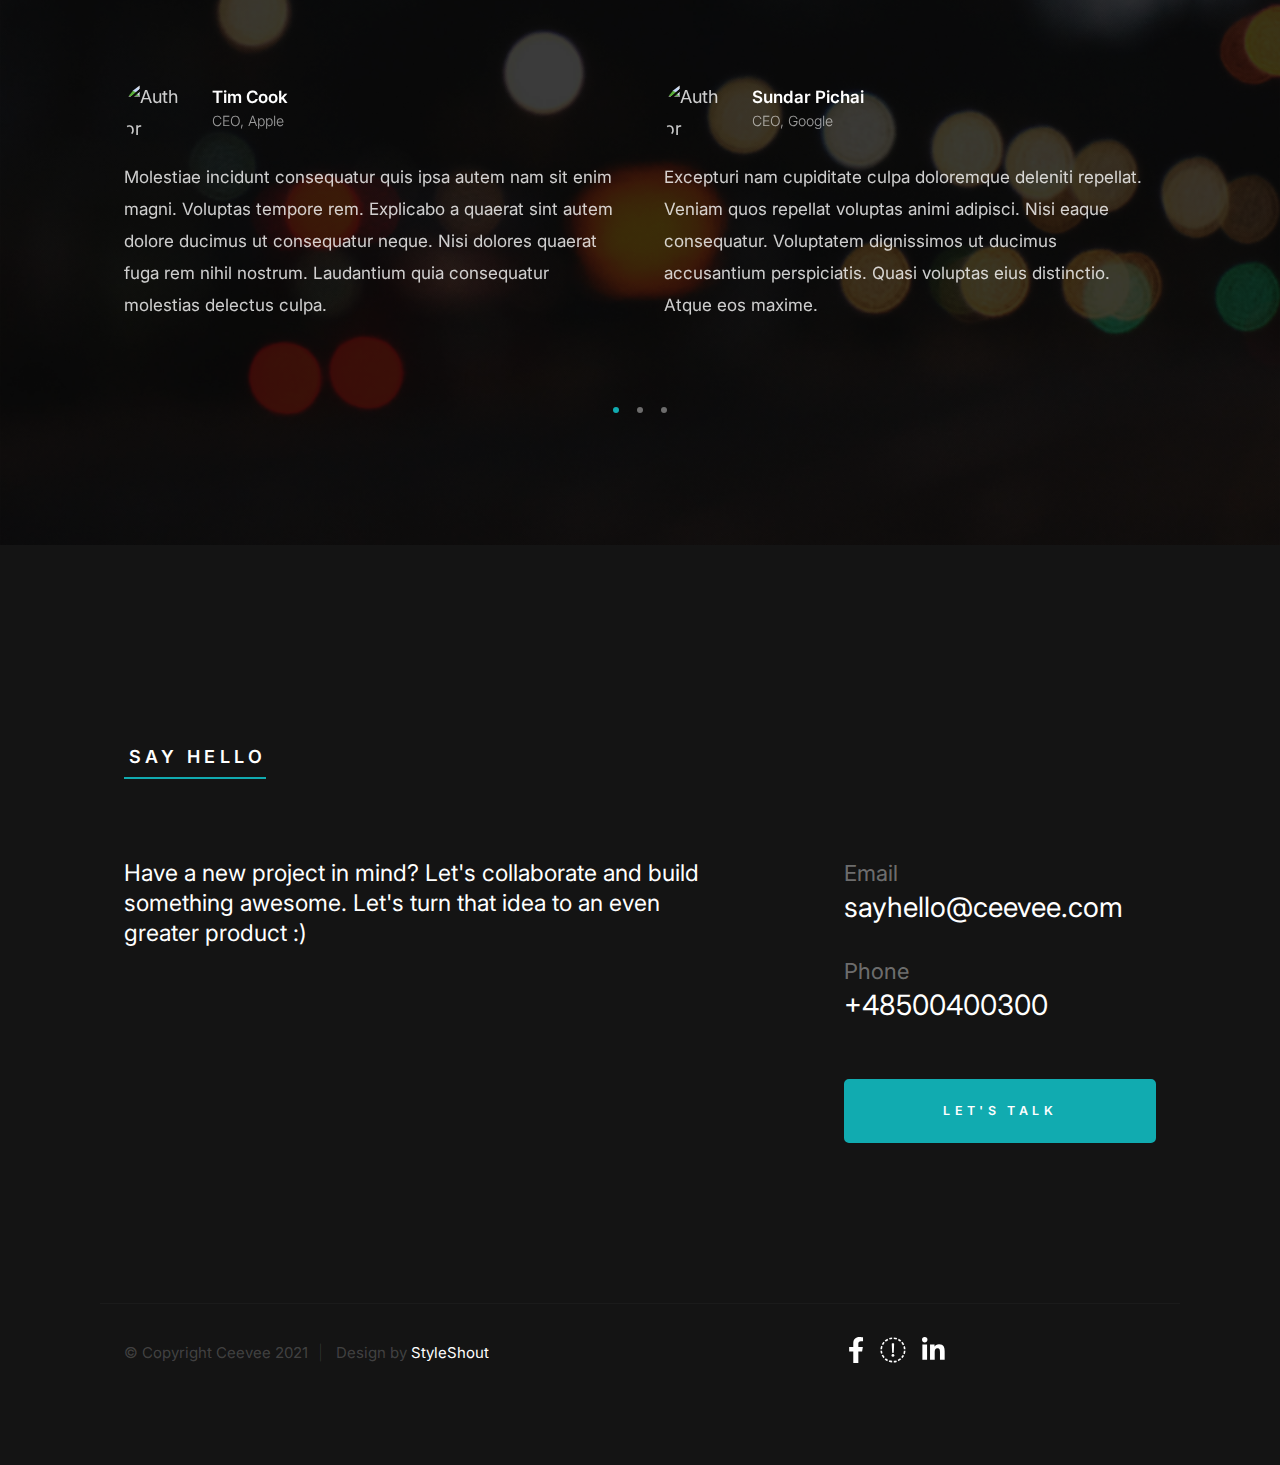
==== commit 3842f64b: "changes" ====
--- a/index.html
+++ b/index.html
@@ -50,7 +50,6 @@
                     <li class="current"><a class="smoothscroll" href="#hero">Home</a></li>
                     <li><a class="smoothscroll" href="#about">About</a></li>
                     <li><a class="smoothscroll" href="#resume">Resume</a></li>
-                    <li><a class="smoothscroll" href="#portfolio">Works</a></li>
                     <li><a class="smoothscroll" href="#testimonials">Testimonials</a></li>
                     <li><a class="smoothscroll" href="#contact">Say Hello</a></li>
                 </ul>
@@ -77,8 +76,9 @@
                     <h1>I'm Przemysław Dąbrowski.</h1>
 
                     <h3>
-                    I'm a Poland/Wrocław based <span>software tester</span> with <span>~13 years of experience in IT.</span> Let's <a class="smoothscroll" href="#about">start scrolling</a>
-                    and learn more <a class="smoothscroll" href="#about">about me</a>.
+                    <p>I'm a Poland/Wrocław based <span>software tester</span> with <span>~13 years of experience in IT.</span></p>
+
+                    <p>Scroll down and learn more <a class="smoothscroll" href="#about">about me</a></p>.
                     </h3>
 
                     <div class="s-hero__content-social">
@@ -180,10 +180,8 @@
                     </div>
 
                     <p>
-                    Lorem ipsum dolor sit, amet consectetur adipisicing elit. Inventore 
-                    vero quidem nobis maxime dolorem aliquam quisquam eum ipsum amet. Vitae 
-                    aut atque fuga dolorem. Vel voluptatibus fugiat nam. Impedit aperiam 
-                    nesciunt facilis! Porro architecto dicta inventore tempora ratione quia odio.
+                    Responsible for performing tests on various levels including UI tests, API tests, performance tests, automation.
+                    Also involved in coaching, training and recruitment.
                     </p>
 
                 </div> <!-- end resume-block -->
@@ -201,10 +199,7 @@
                     </div>
 
                     <p>
-                    Lorem ipsum dolor sit, amet consectetur adipisicing elit. Inventore 
-                    vero quidem nobis maxime dolorem aliquam quisquam eum ipsum amet. Vitae 
-                    aut atque fuga dolorem. Vel voluptatibus fugiat nam. Impedit aperiam 
-                    nesciunt facilis! Porro architecto dicta inventore tempora ratione quia odio.
+                    Maintenance of local company network, IT components, recruitment, projects designer.
                     </p>
 
                 </div> <!-- end resume-block -->
@@ -220,11 +215,11 @@
                 <div class="resume-block">
 
                     <div class="resume-block__header">
-                        <h4 class="h3">University of Life</h4>
+                        <h4 class="h3">University of Nikolai Copernicus</h4>
                         <p class="resume-block__header-meta">
-                            <span>Master in Graphic Design</span> 
+                            <span>Bachelor in Informatics</span> 
                             <span class="resume-block__header-date">
-                                April 2015
+                                2000-2004
                             </span>
                         </p>
                     </div>
@@ -241,11 +236,11 @@
                 <div class="resume-block">
 
                     <div class="resume-block__header">
-                        <h4 class="h3">School of Cool Designers</h4>
+                        <h4 class="h3">Technical schools</h4>
                         <p class="resume-block__header-meta">
-                            <span>B.A. Degree in Graphic Design</span> 
+                            <span>Electronics Engineer</span> 
                             <span class="resume-block__header-date">
-                                August 2012
+                                1995-2000
                             </span>
                         </p>
                     </div>
@@ -270,10 +265,8 @@
                 <div class="resume-block">
 
                     <p>
-                    Lorem ipsum dolor sit, amet consectetur adipisicing elit. Inventore 
-                    vero quidem nobis maxime dolorem aliquam quisquam eum ipsum amet. Vitae 
-                    aut atque fuga dolorem. Vel voluptatibus fugiat nam. Impedit aperiam 
-                    nesciunt facilis! Porro architecto dicta inventore tempora ratione quia odio.
+                    My skills mainly cover software testing area but I'm interested in development too.
+                    I like to code from time to time, doing hobby projects and learning things like jquery, bootstrap, react and nodejs (+mongo) environment.
                     </p>
 
                     <ul class="skill-bars-fat">
@@ -315,7 +308,7 @@
                         </li>
                         <li>
                             <div class="progress percent75"></div>
-                            <strong>Other tools: Jira (incl. management), Target Process</strong>
+                            <strong>Other tools: Jira + Zephyr, Xray (incl. management), Target Process</strong>
                         </li>
                     </ul>
 
@@ -326,84 +319,6 @@
 
     </section> <!-- end s-resume -->
 
-
-    <!-- portfolio
-    ================================================== -->
-    <section id="portfolio" class="s-portfolio target-section">
-
-        <div class="row s-portfolio__header">
-            <div class="column large-12">
-                <h3>A Few Of My Latest Creations</h3>
-            </div>
-        </div>
-
-        <div class="row collapse block-large-1-4 block-medium-1-3 block-tab-1-2 block-500-stack folio-list">
-
-            <div class="column folio-item">
-                <a href="#modal-01" class="folio-item__thumb">
-                    <img src="images/portfolio/droplet.jpg" 
-                         srcset="images/portfolio/droplet.jpg 1x, 
-                                 images/portfolio/droplet@2x.jpg 2x" alt="">
-                </a>
-            </div> <!-- end folio-item -->
-
-            <div class="column folio-item">
-                <a href="#modal-02" class="folio-item__thumb">
-                    <img src="images/portfolio/lamp.jpg" 
-                         srcset="images/portfolio/lamp.jpg 1x, 
-                                 images/portfolio/lamp@2x.jpg 2x" alt="">
-                </a>
-            </div> <!-- end folio-item -->
-
-            <div class="column folio-item">
-                <a href="#modal-03" class="folio-item__thumb">
-                    <img src="images/portfolio/minimalismo.jpg" 
-                         srcset="images/portfolio/minimalismo.jpg 1x, 
-                                 images/portfolio/minimalismo@2x.jpg 2x" alt="">
-                </a>
-            </div> <!-- end folio-item -->
-
-            <div class="column folio-item">
-                <a href="#modal-04" class="folio-item__thumb">
-                    <img src="images/portfolio/shutterbug.jpg" 
-                         srcset="images/portfolio/shutterbug.jpg 1x, 
-                                 images/portfolio/shutterbug@2x.jpg 2x" alt="">
-                </a>
-            </div> <!-- end folio-item -->
-
-            <div class="column folio-item">
-                <a href="#modal-05" class="folio-item__thumb">
-                    <img src="images/portfolio/fuji.jpg" 
-                         srcset="images/portfolio/fuji.jpg 1x, 
-                                 images/portfolio/fuji@2x.jpg 2x" alt="">
-                </a>
-            </div> <!-- end folio-item -->
-
-            <div class="column folio-item">
-                <a href="#modal-06" class="folio-item__thumb">
-                    <img src="images/portfolio/skaterboy.jpg" 
-                         srcset="images/portfolio/skaterboy.jpg 1x, 
-                                 images/portfolio/skaterboy@2x.jpg 2x" alt="">
-                </a>
-            </div> <!-- end folio-item -->
-
-            <div class="column folio-item">
-                <a href="#modal-07" class="folio-item__thumb">
-                    <img src="images/portfolio/rucksack.jpg" 
-                         srcset="images/portfolio/rucksack.jpg 1x, 
-                                 images/portfolio/rucksack@2x.jpg 2x" alt="">
-                </a>
-            </div> <!-- end folio-item -->
-
-            <div class="column folio-item">
-                <a href="#modal-08" class="folio-item__thumb">
-                    <img src="images/portfolio/sanddunes.jpg" 
-                         srcset="images/portfolio/sanddunes.jpg 1x, 
-                                 images/portfolio/sanddunes@2x.jpg 2x" alt="">
-                </a>
-            </div> <!-- end folio-item -->
-
-        </div> <!-- end folio-list -->
 
 
         <!-- Modal Templates Popup
@@ -702,9 +617,7 @@
             <div class="column large-4 medium-6 w-1000-stack s-footer__social-block">
                 <ul class="s-footer__social">
                     <li><a href="#0"><i class="fab fa-facebook-f" aria-hidden="true"></i></a></li>
-                    <li><a href="#0"><i class="fab fa-twitter" aria-hidden="true"></i></a></li>
-                    <li><a href="#0"><i class="fab fa-instagram" aria-hidden="true"></i></a></li>
-                    <li><a href="#0"><i class="fab fa-dribbble" aria-hidden="true"></i></a></li>
+                    <li><a href="#0"><i class="fab fa-github-g" aria-hidden="true"></i></a></li>
                     <li><a href="#0"><i class="fab fa-linkedin-in" aria-hidden="true"></i></a></li>
                 </ul>
             </div>
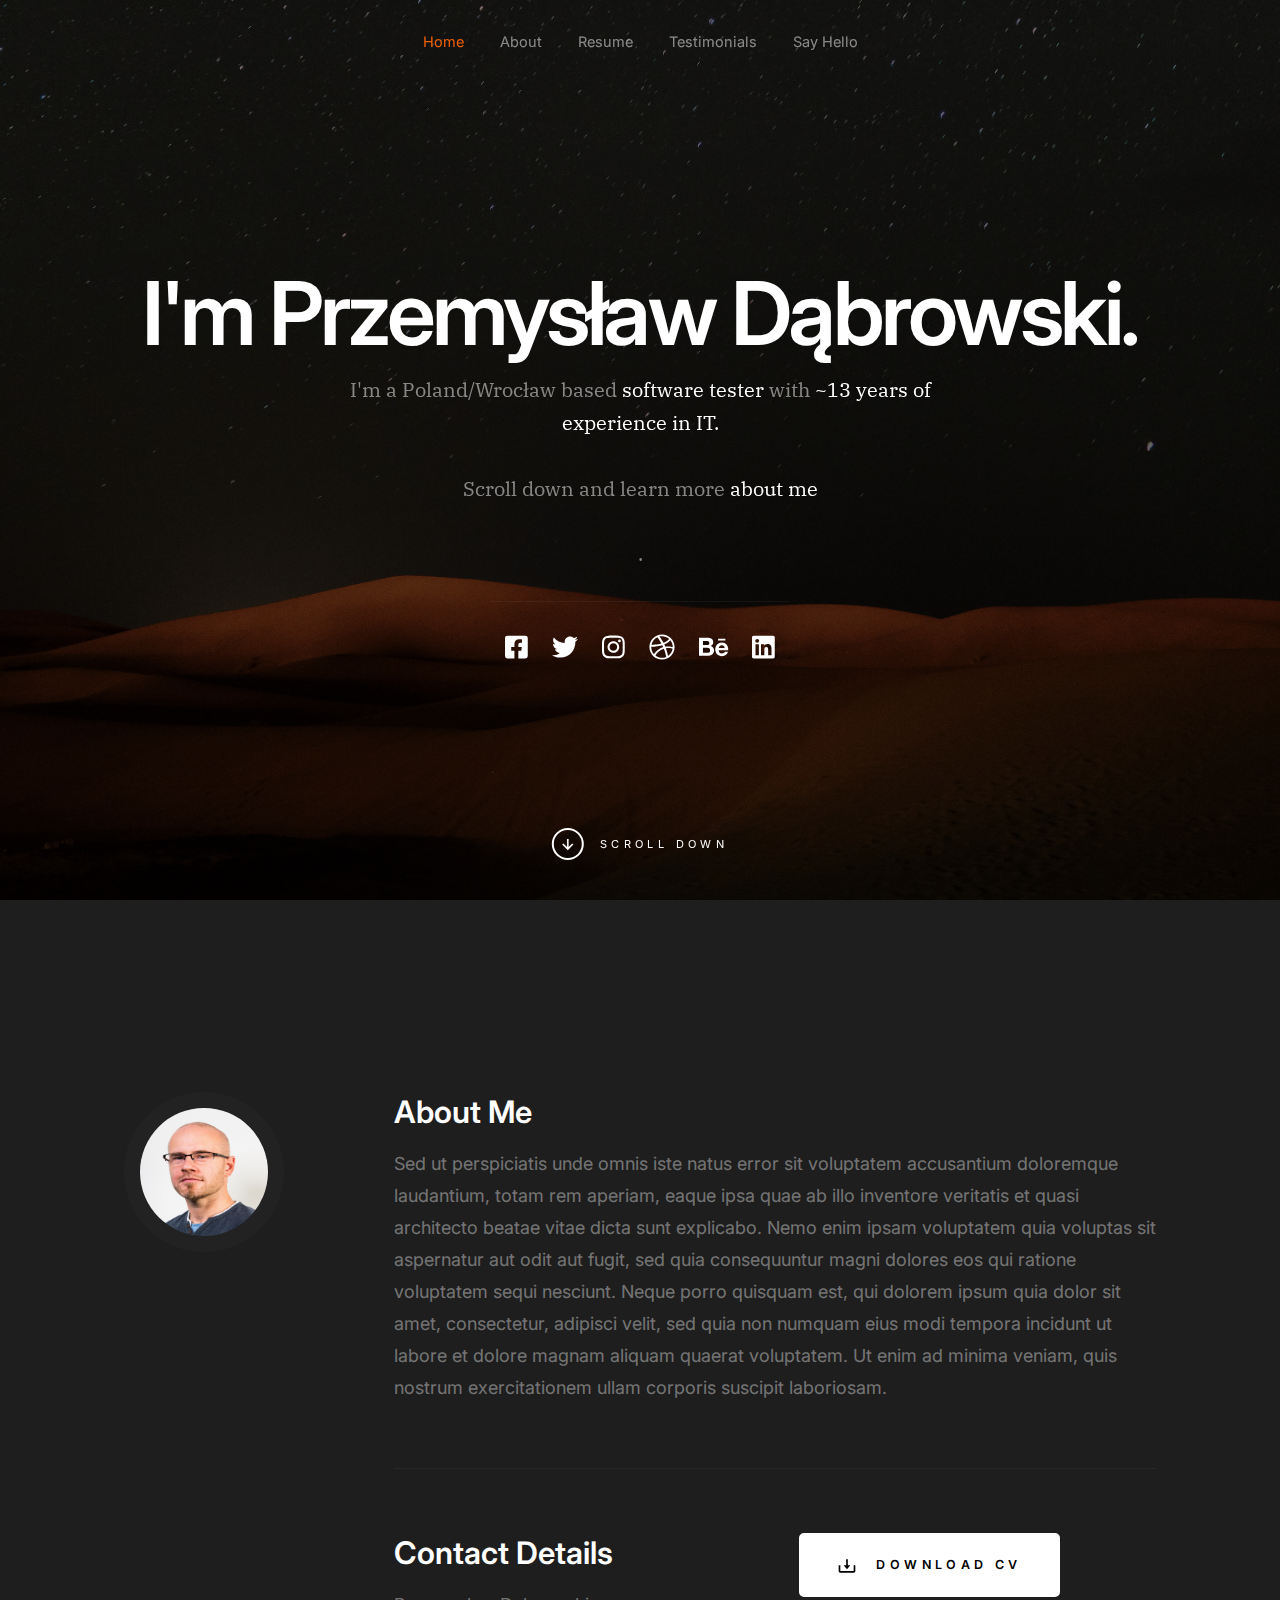
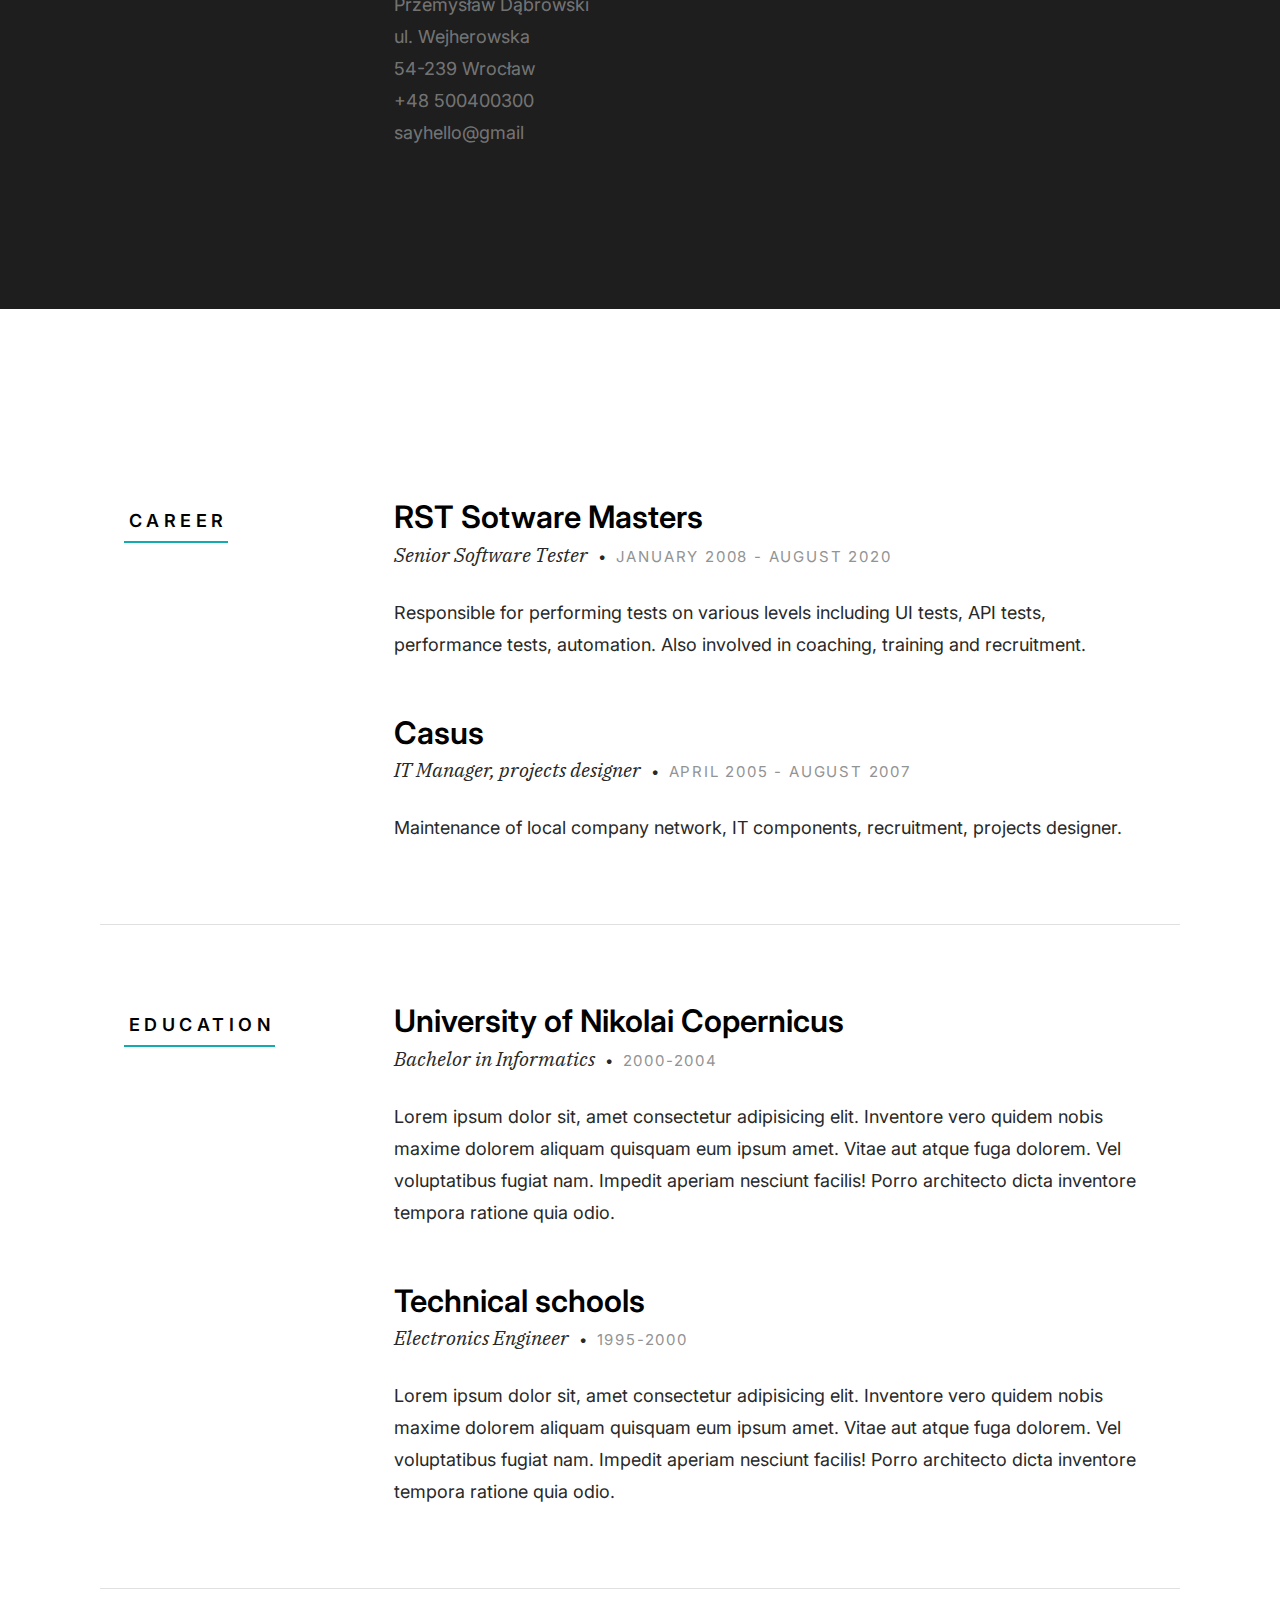
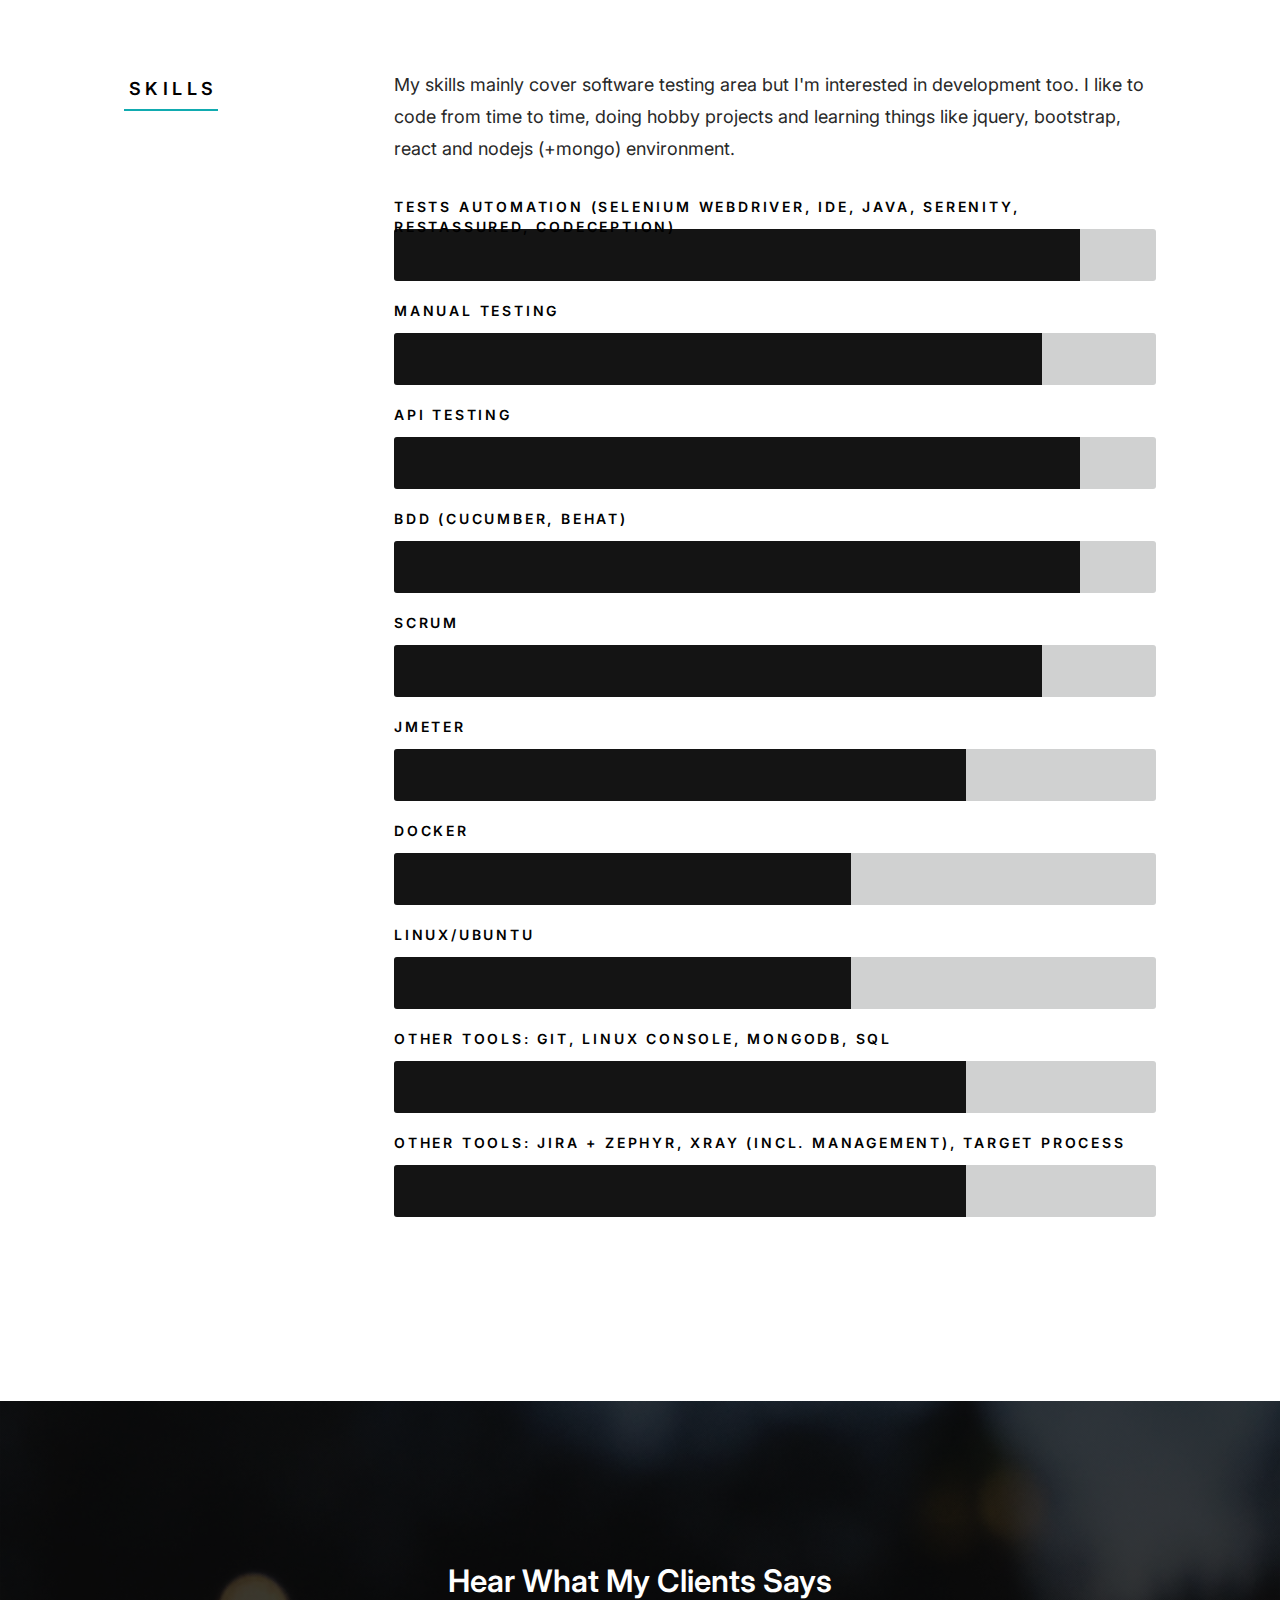
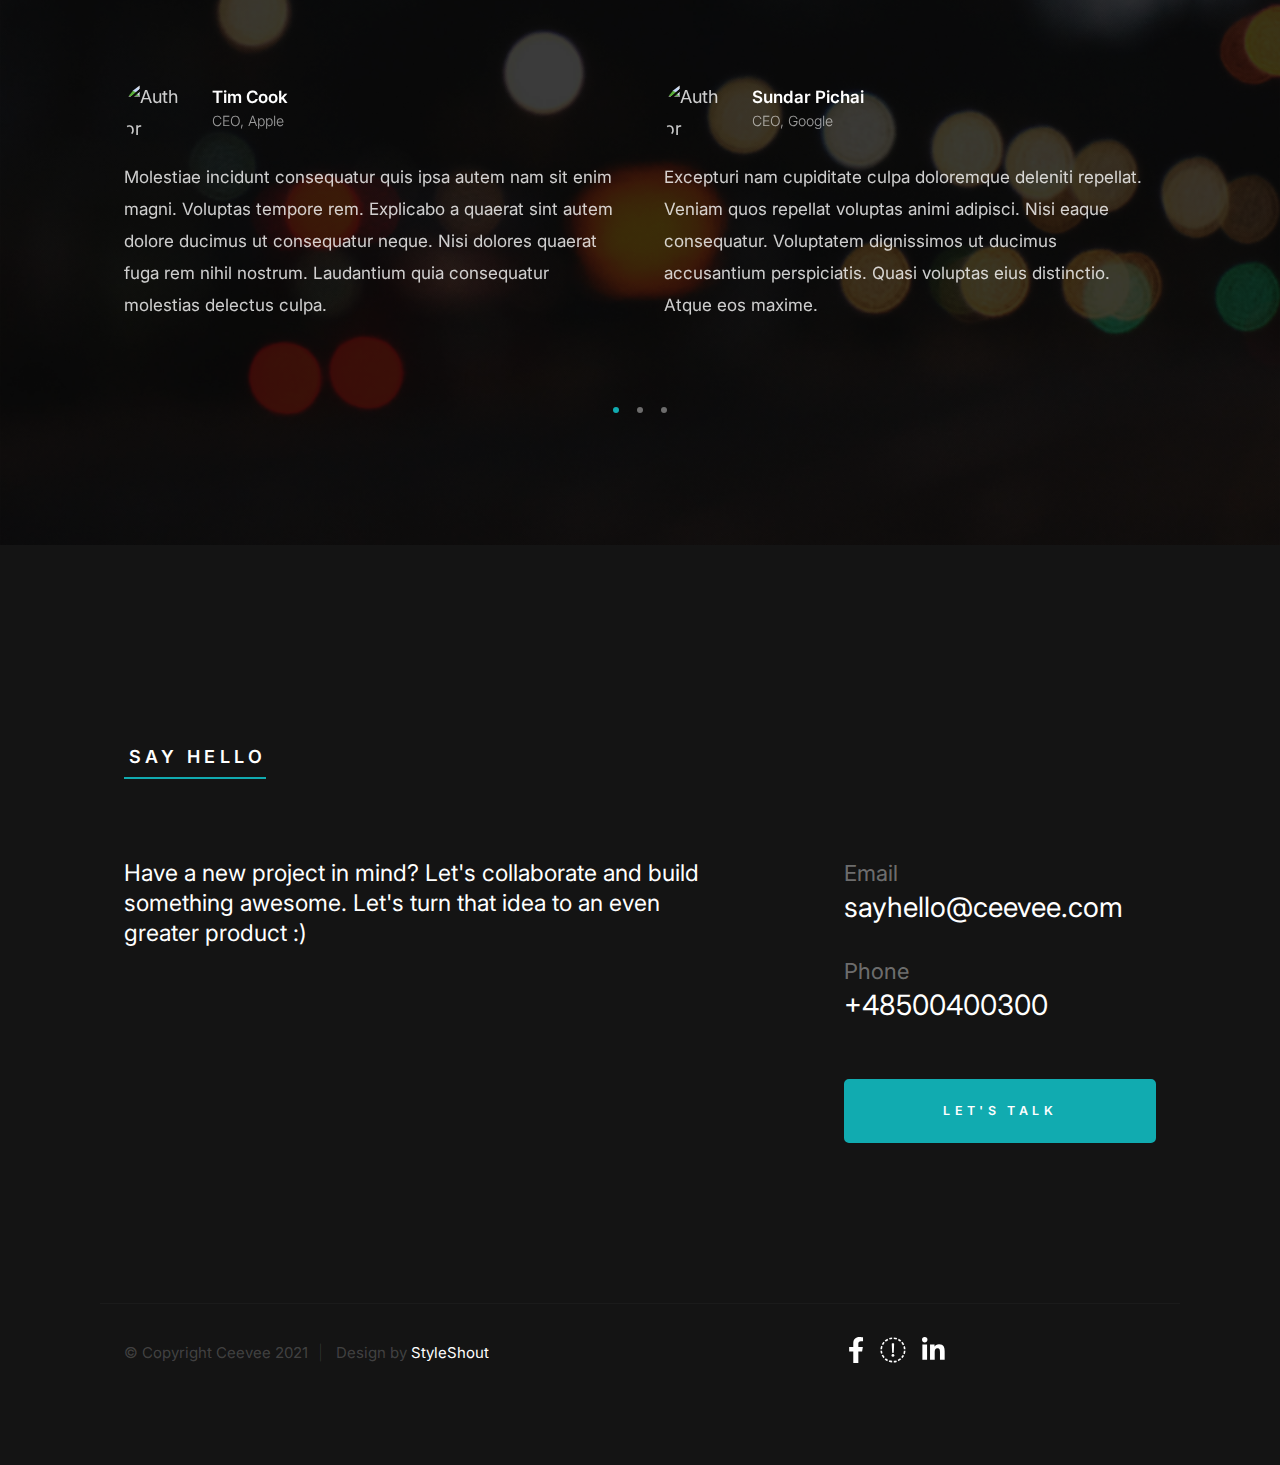
==== commit 926db7db: "changes" ====
--- a/index.html
+++ b/index.html
@@ -272,7 +272,7 @@
                     <ul class="skill-bars-fat">
                         <li>
                             <div class="progress percent90"></div>
-                            <strong>Tests automation (Selenieum Webdriver, IDE, JAVA)</strong>
+                            <strong>Tests automation (Selenium Webdriver, IDE, JAVA, Serenity, RestAssured, Codeception)</strong>
                         </li>
                         <li>
                             <div class="progress percent85"></div>
@@ -284,7 +284,7 @@
                         </li>
                         <li>
                             <div class="progress percent90"></div>
-                            <strong>BDD - cucumber</strong>
+                            <strong>BDD (Cucumber, behat)</strong>
                         </li>
                         <li>
                             <div class="progress percent85"></div>
@@ -304,7 +304,7 @@
                         </li>
                         <li>
                             <div class="progress percent75"></div>
-                            <strong>Other tools: GIT, console, mongoDB, SQL</strong>
+                            <strong>Other tools: GIT, linux console, mongoDB, SQL</strong>
                         </li>
                         <li>
                             <div class="progress percent75"></div>
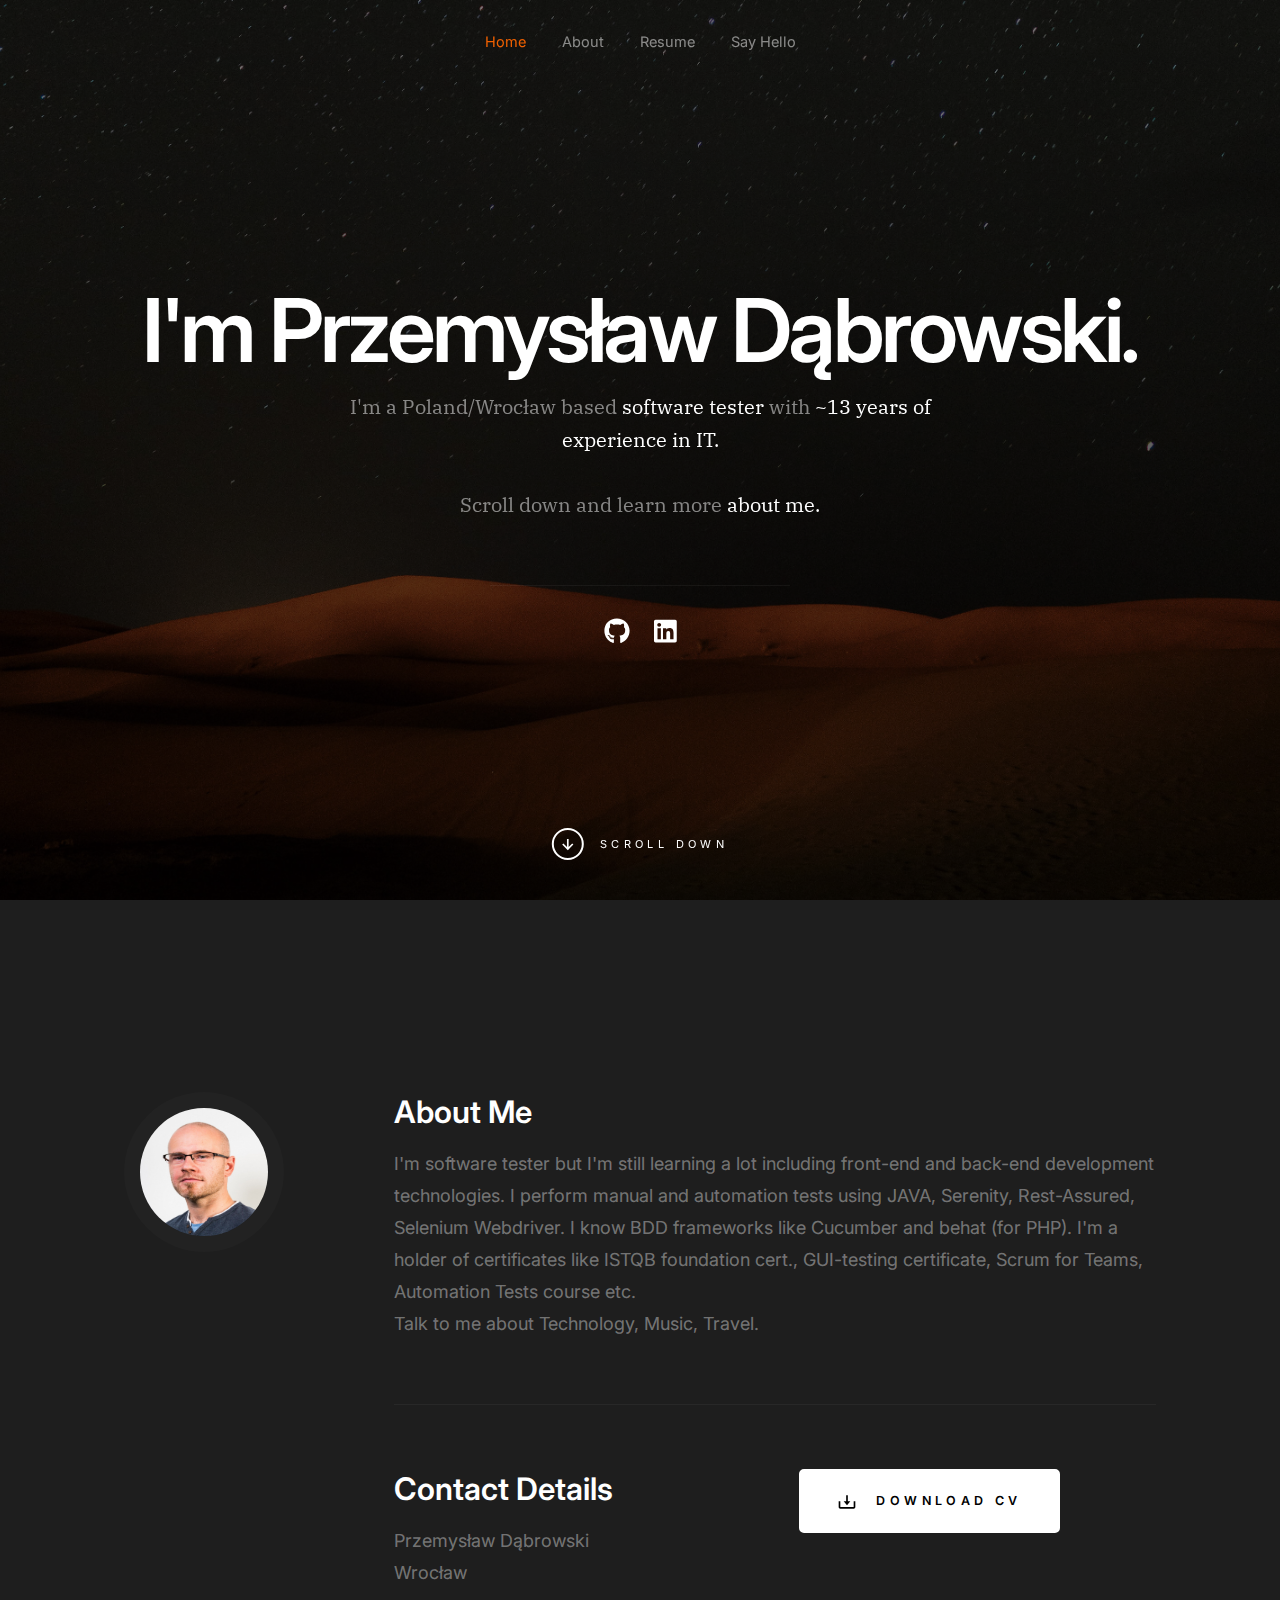
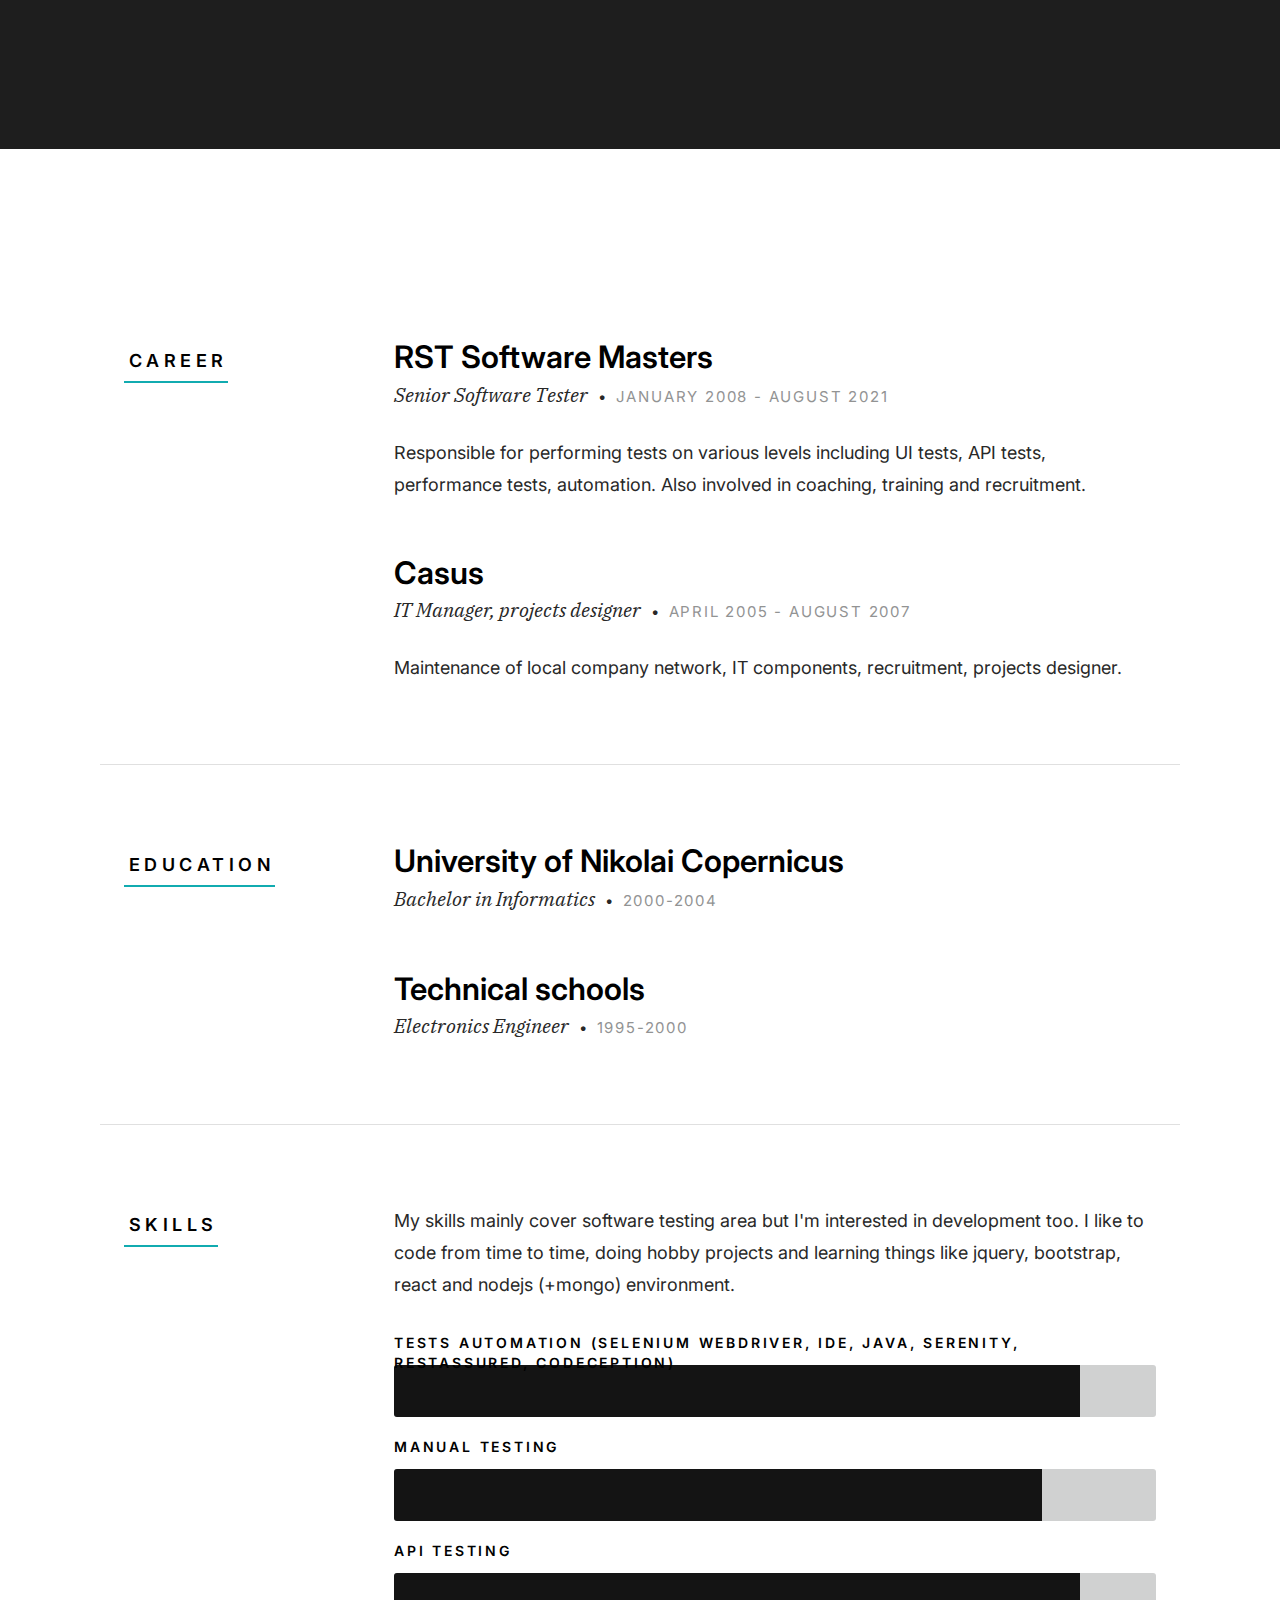
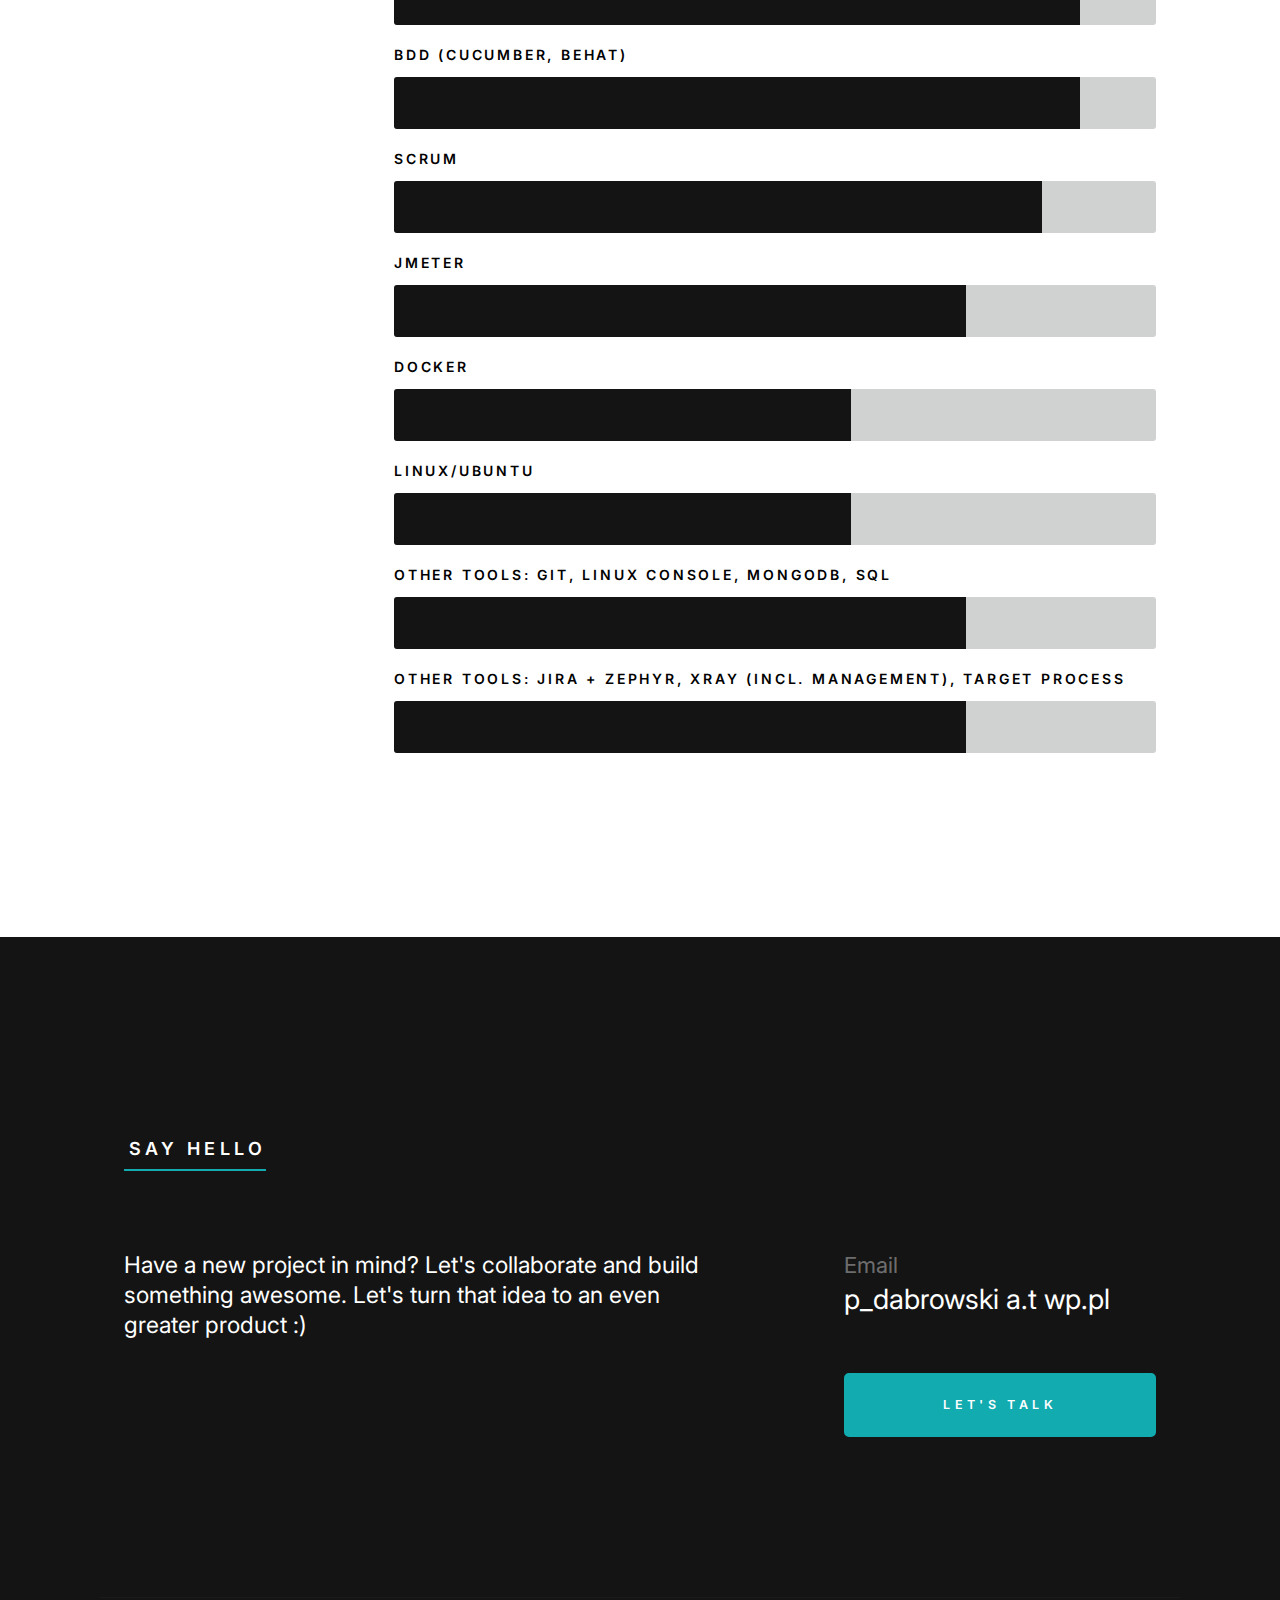
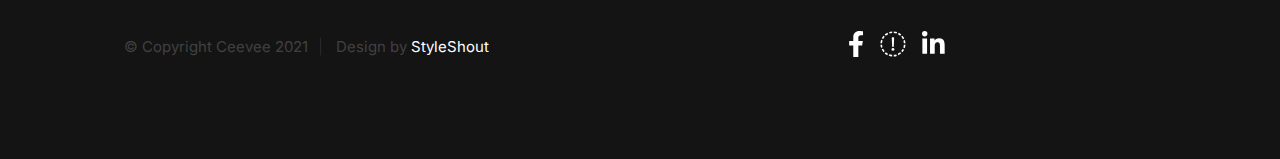
==== commit 826aa549: "2022.03" ====
--- a/index.html
+++ b/index.html
@@ -50,7 +50,6 @@
                     <li class="current"><a class="smoothscroll" href="#hero">Home</a></li>
                     <li><a class="smoothscroll" href="#about">About</a></li>
                     <li><a class="smoothscroll" href="#resume">Resume</a></li>
-                    <li><a class="smoothscroll" href="#testimonials">Testimonials</a></li>
                     <li><a class="smoothscroll" href="#contact">Say Hello</a></li>
                 </ul>
             </nav>
@@ -78,16 +77,12 @@
                     <h3>
                     <p>I'm a Poland/Wrocław based <span>software tester</span> with <span>~13 years of experience in IT.</span></p>
 
-                    <p>Scroll down and learn more <a class="smoothscroll" href="#about">about me</a></p>.
+                    <p>Scroll down and learn more <a class="smoothscroll" href="#about">about me.</a></p>
                     </h3>
 
                     <div class="s-hero__content-social">
-                        <a href="#0"><i class="fab fa-facebook-square" aria-hidden="true"></i></a>
-                        <a href="#0"><i class="fab fa-twitter" aria-hidden="true"></i></a>
-                        <a href="#0"><i class="fab fa-instagram" aria-hidden="true"></i></a>
-                        <a href="#0"><i class="fab fa-dribbble" aria-hidden="true"></i></a>
-                        <a href="#0"><i class="fab fa-behance" aria-hidden="true"></i></a>
-                        <a href="#0"><i class="fab fa-linkedin" aria-hidden="true"></i></a>
+                        <a href="https://github.com/p-dabrowski" target="_blank"><i class="fab fa-github" aria-hidden="true"></i></a>
+                        <a href="https://www.linkedin.com/in/przemyslaw-dabrowski/" target="_blank"><i class="fab fa-linkedin" aria-hidden="true"></i></a>
                     </div>
 
                 </div> <!-- end s-hero__content-about -->
@@ -118,16 +113,12 @@
             <div class="column large-9 tab-12 s-about__content">
                 <h3>About Me</h3>
                 <p>
-                Sed ut perspiciatis unde omnis iste natus error sit voluptatem 
-                accusantium doloremque laudantium, totam rem aperiam, eaque ipsa 
-                quae ab illo inventore veritatis et quasi architecto beatae vitae 
-                dicta sunt explicabo. Nemo enim ipsam voluptatem quia voluptas sit 
-                aspernatur aut odit aut fugit, sed quia consequuntur magni dolores 
-                eos qui ratione voluptatem sequi nesciunt. Neque porro quisquam est, 
-                qui dolorem ipsum quia dolor sit amet, consectetur, adipisci velit, 
-                sed quia non numquam eius modi tempora incidunt ut labore et dolore 
-                magnam aliquam quaerat voluptatem. Ut enim ad minima veniam, quis 
-                nostrum exercitationem ullam corporis suscipit laboriosam.
+                I'm software tester but I'm still learning a lot including front-end and back-end development technologies.
+                I perform manual and automation tests using JAVA, Serenity, Rest-Assured, Selenium Webdriver.
+                I know BDD frameworks like Cucumber and behat (for PHP).
+                I'm a holder of certificates like ISTQB foundation cert., GUI-testing certificate, Scrum for Teams, Automation Tests course etc.
+                <br>
+                Talk to me about Technology, Music, Travel.
                 </p>
 
                 <hr>
@@ -138,15 +129,14 @@
     
                         <p>
                         Przemysław Dąbrowski <br>
-                        ul. Wejherowska <br>
-                        54-239 Wrocław <br>
-                        <a href="tel:+48500400300">+48 500400300</a> <br>
-                        <a href="mailto:#0">sayhello@gmail</a>
+                        Wrocław <br>
+                        <!-- <a href="tel:+48500400300">+48 500400300</a> <br> -->
+                        <!-- <a href="mailto:#0">sayhello@gmail</a> -->
                         </p>
                         
                     </div>
                     <div class="column w-1000-stack">
-                        <a href="#0" class="btn btn--download">
+                        <a href="./PD-CV.pdf" class="btn btn--download">
                             <svg xmlns="http://www.w3.org/2000/svg" width="24" height="24" viewBox="0 0 24 24" style="fill:rgba(0, 0, 0, 1);transform:;-ms-filter:"><path d="M12 16L16 11 13 11 13 4 11 4 11 11 8 11z"></path><path d="M20,18H4v-7H2v7c0,1.103,0.897,2,2,2h16c1.103,0,2-0.897,2-2v-7h-2V18z"></path></svg>
                             Download CV
                         </a>
@@ -170,11 +160,11 @@
                 <div class="resume-block">
 
                     <div class="resume-block__header">
-                        <h4 class="h3">RST Sotware Masters</h4>
+                        <h4 class="h3">RST Software Masters</h4>
                         <p class="resume-block__header-meta">
                             <span>Senior Software Tester</span> 
                             <span class="resume-block__header-date">
-                                January 2008 - August 2020
+                                January 2008 - August 2021
                             </span>
                         </p>
                     </div>
@@ -225,10 +215,6 @@
                     </div>
 
                     <p>
-                    Lorem ipsum dolor sit, amet consectetur adipisicing elit. Inventore 
-                    vero quidem nobis maxime dolorem aliquam quisquam eum ipsum amet. Vitae 
-                    aut atque fuga dolorem. Vel voluptatibus fugiat nam. Impedit aperiam 
-                    nesciunt facilis! Porro architecto dicta inventore tempora ratione quia odio.
                     </p>
 
                 </div> <!-- end resume-block -->
@@ -246,10 +232,6 @@
                     </div>
 
                     <p>
-                    Lorem ipsum dolor sit, amet consectetur adipisicing elit. Inventore 
-                    vero quidem nobis maxime dolorem aliquam quisquam eum ipsum amet. Vitae 
-                    aut atque fuga dolorem. Vel voluptatibus fugiat nam. Impedit aperiam 
-                    nesciunt facilis! Porro architecto dicta inventore tempora ratione quia odio.
                     </p>
 
                 </div> <!-- end resume-block -->
@@ -318,240 +300,6 @@
         </div> <!-- s-resume__section -->
 
     </section> <!-- end s-resume -->
-
-
-
-        <!-- Modal Templates Popup
-        =========================================================== -->
-        <div id="modal-01" hidden>
-            <div class="modal-popup">
-                <img src="images/portfolio/gallery/g-droplet.jpg" alt="" />
-    
-                <div class="modal-popup__desc">
-                    <h5>Droplet</h5>
-                    <p>Odio soluta enim quos sit asperiores rerum rerum repudiandae cum. Vel voluptatem alias qui assumenda iure et expedita voluptatem. Ratione officiis quae.</p>
-                    <ul class="modal-popup__cat">
-                        <li>Branding</li>
-                        <li>Product Design</li>
-                    </ul>
-                </div>
-    
-                <a href="https://www.behance.net/" class="modal-popup__details">Project link</a>
-            </div>
-        </div> <!-- end modal -->
-
-        <div id="modal-02" hidden>
-            <div class="modal-popup">
-                <img src="images/portfolio/gallery/g-lamp.jpg" alt="" />
-    
-                <div class="modal-popup__desc">
-                    <h5>The Lamp</h5>
-                    <p>Proin gravida nibh vel velit auctor aliquet. Aenean sollicitudin, lorem quis bibendum auctor, nisi elit consequat ipsum, nec sagittis sem nibh id elit.</p>
-                    <ul class="modal-popup__cat">
-                        <li>Branding</li>
-                    </ul>
-                </div>
-    
-                <a href="https://www.behance.net/" class="modal-popup__details">Project link</a>
-            </div>
-        </div> <!-- end modal -->
-
-        <div id="modal-03" hidden>
-            <div class="modal-popup">
-                <img src="images/portfolio/gallery/g-minimalismo.jpg" alt="" />
-    
-                <div class="modal-popup__desc">
-                    <h5>Minimalismo</h5>
-                    <p>Exercitationem reprehenderit quod explicabo consequatur aliquid ut magni ut. Deleniti quo corrupti illum velit eveniet ratione necessitatibus ipsam mollitia.</p>
-                    <ul class="modal-popup__cat">
-                        <li>Product Design</li>
-                    </ul>
-                </div>
-    
-                <a href="https://www.behance.net/" class="modal-popup__details">Project link</a>
-            </div>
-        </div> <!-- end modal -->
-
-        <div id="modal-04" hidden>
-            <div class="modal-popup">
-                <img src="images/portfolio/gallery/g-shutterbug.jpg" alt="" />
-    
-                <div class="modal-popup__desc">
-                    <h5>Shutterbug</h5>
-                    <p>Dolores velit qui quos nobis. Aliquam delectus voluptas quos possimus non voluptatem voluptas voluptas. Est doloribus eligendi porro doloribus voluptatum.</p>
-                    <ul class="modal-popup__cat">
-                        <li>E-Commerce</li>
-                    </ul>
-                </div>
-    
-                <a href="https://www.behance.net/" class="modal-popup__details">Project link</a>
-            </div>
-        </div> <!-- end modal -->
-
-        <div id="modal-05" hidden>
-            <div class="modal-popup">
-
-                <img src="images/portfolio/gallery/g-fuji.jpg" alt="" />
-    
-                <div class="modal-popup__desc">
-                    <h5>Fuji</h5>
-                    <p>Proin gravida nibh vel velit auctor aliquet. Aenean sollicitudin, lorem quis bibendum auctor, nisi elit consequat ipsum, nec sagittis sem nibh id elit.</p>
-                    <ul class="modal-popup__cat">
-                        <li>Product Design</li>
-                    </ul>
-                </div>
-    
-                <a href="https://www.behance.net/" class="modal-popup__details">Project link</a>
-            </div>
-        </div> <!-- end modal -->
-
-        <div id="modal-06" hidden>
-            <div class="modal-popup">
-                <img src="images/portfolio/gallery/g-skaterboy.jpg" alt="" />
-    
-                <div class="modal-popup__desc">
-                    <h5>Skaterboy</h5>
-                    <p>Quisquam vel libero consequuntur autem voluptas. Qui aut vero. Omnis fugit mollitia cupiditate voluptas. Aenean sollicitudin, lorem quis bibendum auctor.</p>
-                    <ul class="modal-popup__cat">
-                        <li>Branding</li>
-                        <li>Product Design</li>
-                    </ul>
-                </div>
-    
-                <a href="https://www.behance.net/" class="modal-popup__details">Project link</a>
-            </div>
-        </div> <!-- end modal -->
-
-        <div id="modal-07" hidden>
-            <div class="modal-popup">
-                <img src="images/portfolio/gallery/g-rucksack.jpg" alt="" />
-    
-                <div class="modal-popup__desc">
-                    <h5>Rucksack</h5>
-                    <p>Odio soluta enim quos sit asperiores rerum rerum repudiandae cum. Vel voluptatem alias qui assumenda iure et expedita voluptatem. Ratione officiis quae.</p>
-                    <ul class="modal-popup__cat">
-                        <li>Branding</li>
-                        <li>Product Design</li>
-                    </ul>
-                </div>
-    
-                <a href="https://www.behance.net/" class="modal-popup__details">Project link</a>
-            </div>
-        </div> <!-- end modal -->
-
-        <div id="modal-08" hidden>
-            <div class="modal-popup">
-                <img src="images/portfolio/gallery/g-sanddunes.jpg" alt="" />
-    
-                <div class="modal-popup__desc">
-                    <h5>Sand Dunes</h5>
-                    <p>Proin gravida nibh vel velit auctor aliquet. Aenean sollicitudin, lorem quis bibendum auctor, nisi elit consequat ipsum, nec sagittis sem nibh id elit.</p>
-                    <ul class="modal-popup__cat">
-                        <li>Web Design</li>
-                    </ul>
-                </div>
-    
-                <a href="https://www.behance.net/" class="modal-popup__details">Project link</a>
-            </div>
-        </div> <!-- end modal -->
-
-
-    </section> <!-- end s-portfolio -->
-
-
-
-
-    <!-- testimonials
-    ================================================== -->
-    <section id="testimonials" class="s-testimonials target-section">
-
-        <div class="s-testimonials__bg"></div>
-
-        <div class="row s-testimonials__header">
-            <div class="column large-12">
-                <h3>Hear What My Clients Says</h3>
-            </div>
-        </div>
-
-        <div class="row s-testimonials__content">
-
-            <div class="column">
-
-                <div class="swiper-container testimonial-slider">
-
-                    <div class="swiper-wrapper">
-
-                        <div class="testimonial-slider__slide swiper-slide">
-                            <div class="testimonial-slider__author">
-                                <img src="images/avatars/user-02.jpg" alt="Author image" class="testimonial-slider__avatar">
-                                <cite class="testimonial-slider__cite">
-                                    <strong>Tim Cook</strong>
-                                    <span>CEO, Apple</span>
-                                </cite>
-                            </div>
-                            <p>
-                            Molestiae incidunt consequatur quis ipsa autem nam sit enim magni. Voluptas tempore rem. 
-                            Explicabo a quaerat sint autem dolore ducimus ut consequatur neque.  Nisi dolores quaerat fuga rem nihil nostrum.
-                            Laudantium quia consequatur molestias delectus culpa.
-                            </p>
-                        </div> <!-- end testimonial-slider__slide -->
-        
-                        <div class="testimonial-slider__slide swiper-slide">
-                            <div class="testimonial-slider__author">
-                                <img src="images/avatars/user-03.jpg" alt="Author image" class="testimonial-slider__avatar">
-                                <cite class="testimonial-slider__cite">
-                                    <strong>Sundar Pichai</strong>
-                                    <span>CEO, Google</span>
-                                </cite>
-                            </div>
-                            <p>
-                            Excepturi nam cupiditate culpa doloremque deleniti repellat. Veniam quos repellat voluptas animi adipisci.
-                            Nisi eaque consequatur. Voluptatem dignissimos ut ducimus accusantium perspiciatis.
-                            Quasi voluptas eius distinctio. Atque eos maxime.
-                            </p>
-                        </div> <!-- end testimonial-slider__slide -->
-        
-                        <div class="testimonial-slider__slide swiper-slide">
-                            <div class="testimonial-slider__author">
-                                <img src="images/avatars/user-04.jpg" alt="Author image" class="testimonial-slider__avatar">
-                                <cite class="testimonial-slider__cite">
-                                    <strong>Satya Nadella</strong>
-                                    <span>CEO, Microsoft</span>
-                                </cite>
-                            </div>
-                            <p>
-                            Repellat dignissimos libero. Qui sed at corrupti expedita voluptas odit. Nihil ea quia nesciunt. Ducimus aut sed ipsam.  
-                            Autem eaque officia cum exercitationem sunt voluptatum accusamus. Quasi voluptas eius distinctio.
-                            Voluptatem dignissimos ut.
-                            </p>
-                        </div> <!-- end testimonial-slider__slide -->
-
-                        <div class="testimonial-slider__slide swiper-slide">
-                            <div class="testimonial-slider__author">
-                                <img src="images/avatars/user-05.jpg" alt="Author image" class="testimonial-slider__avatar">
-                                <cite class="testimonial-slider__cite">
-                                    <strong>Jeff Bezos</strong>
-                                    <span>CEO, Amazon</span>
-                                </cite>
-                            </div>
-                            <p>
-                            Nunc interdum lacus sit amet orci. Vestibulum dapibus nunc ac augue. Fusce vel dui. In ac felis 
-                            quis tortor malesuada pretium. Curabitur vestibulum aliquam leo. Qui sed at corrupti expedita voluptas odit. 
-                            Nihil ea quia nesciunt. Ducimus aut sed ipsam.
-                            </p>
-                        </div> <!-- end testimonial-slider__slide -->
-    
-                    </div> <!-- end testimonial slider swiper-wrapper -->
-
-                    <div class="swiper-pagination"></div>
-
-                </div> <!-- end swiper-container -->
-
-            </div> <!-- end column -->
-
-        </div> <!-- end row -->
-
-    </section> <!-- end s-testimonials -->
 
 
     <!-- contact
@@ -584,10 +332,12 @@
                                 Email
                             </h5>
                             <p class="contact-block__content">
-                                <a class="mailtoui" href="mailto:sayhello@ceevee.com">sayhello@ceevee.com</a>
+                                <a class="mailtoui" href="mailto:p_dabrowski a.t wp.pl">p_dabrowski a.t wp.pl</a>
                             </p>
                         </div> <!-- end contact-block -->
                     </div>
+
+                    <!--
                     <div class="column large-12 medium-6 tab-12">
                         <div class="contact-block">
                             <h5 class="contact-block__header">
@@ -596,11 +346,12 @@
                             <p class="contact-block__content">
                                 <a href="tel:+48500400300">+48500400300</a>
                             </p>
-                        </div> <!-- end contact-block -->
-                    </div>
+                        </div> 
+                    </div>
+                    -->
 
                     <div class="column large-12">
-                        <a href="mailto:sayhello@ceevee.com" class="mailtoui btn btn--primary h-full-width">Let's Talk</a>
+                        <a href="mailto:p_dabrowski a.t wp.pl" class="mailtoui btn btn--primary h-full-width">Let's Talk</a>
                     </div>
                 </div> <!-- end contact-infos -->
 
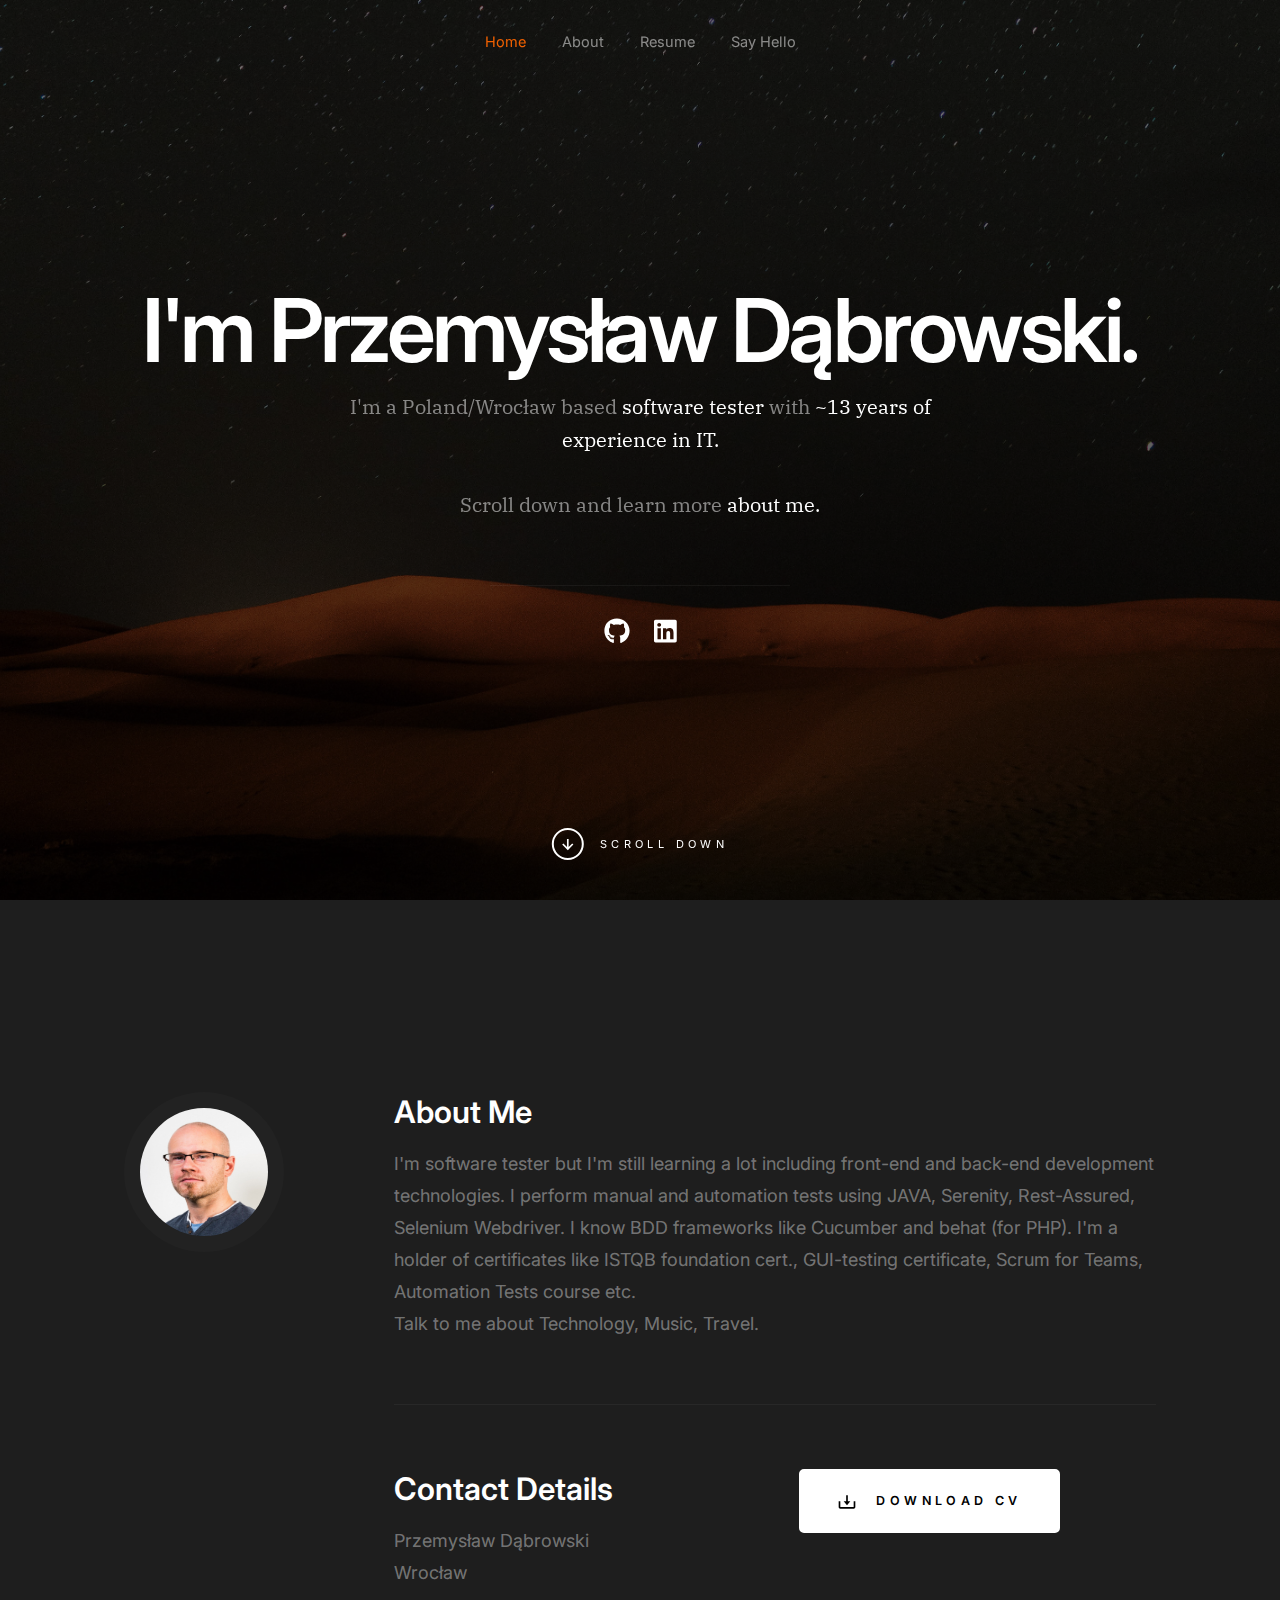
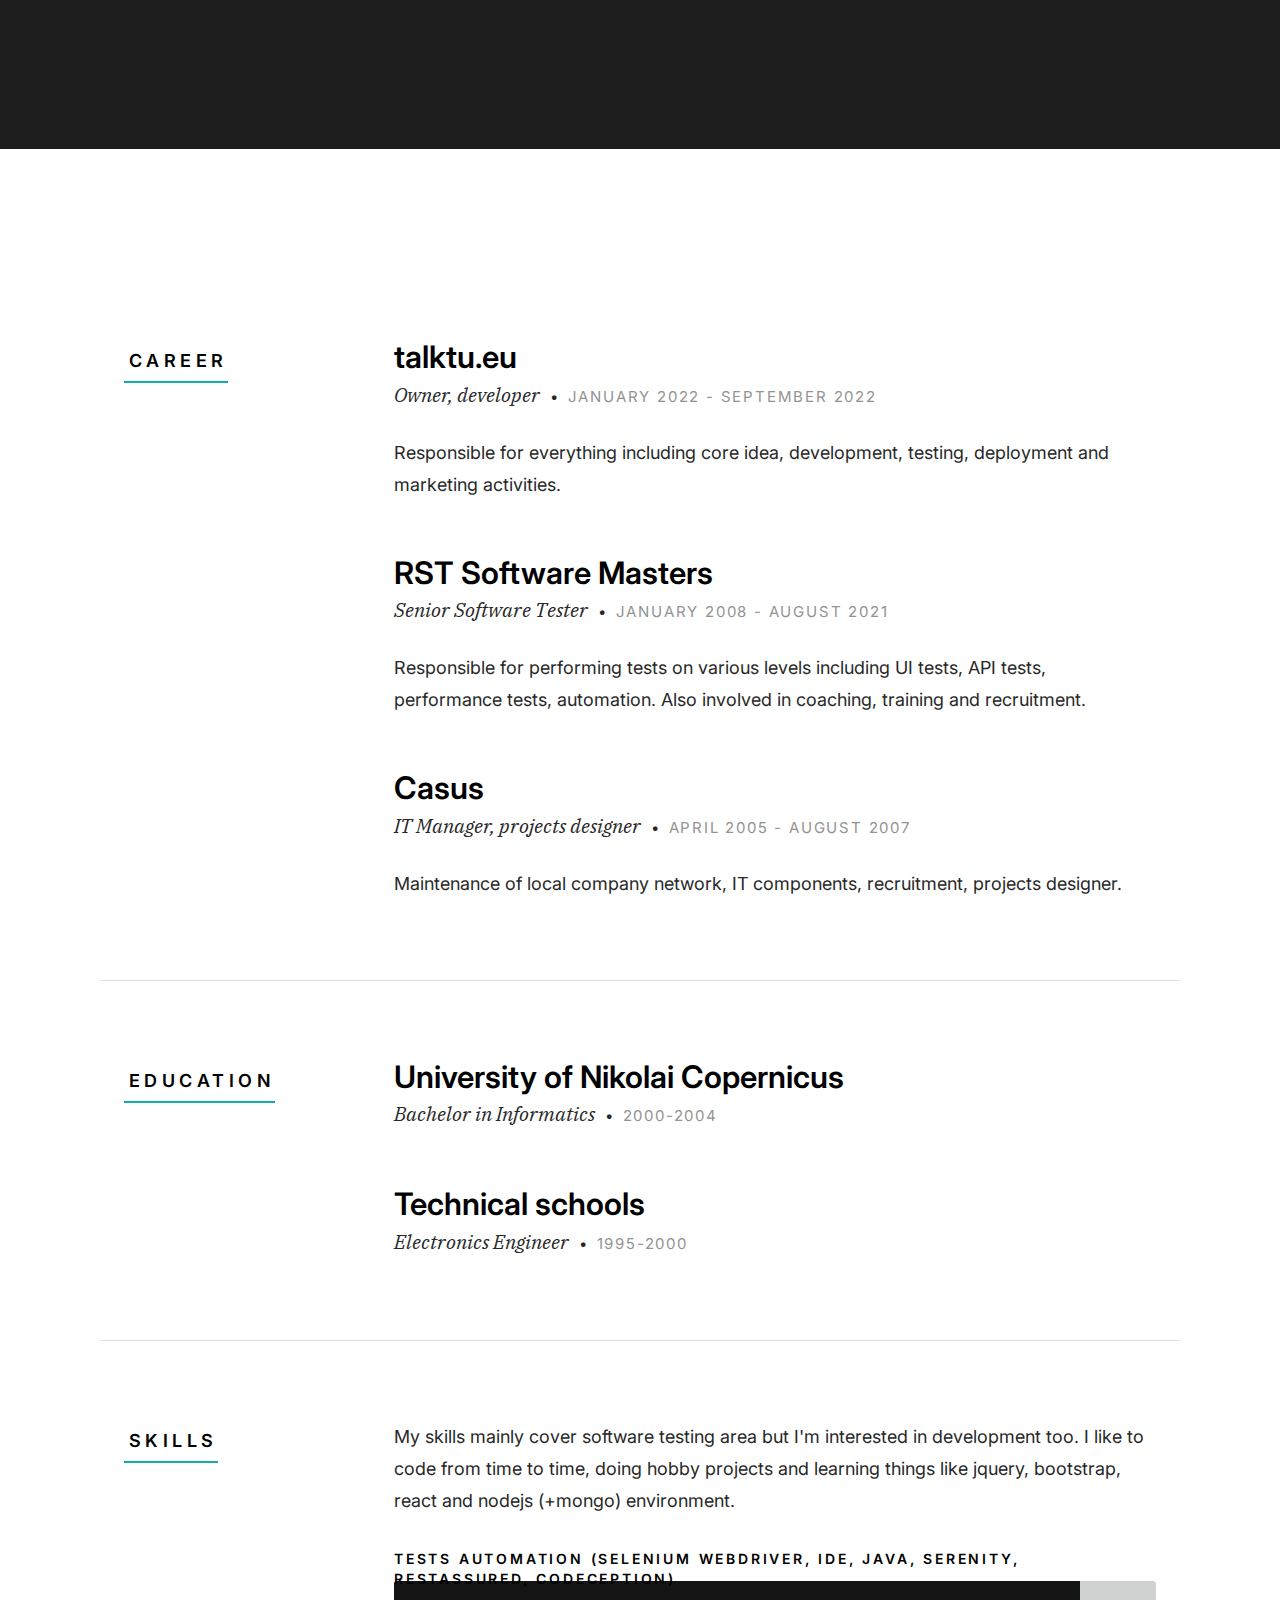
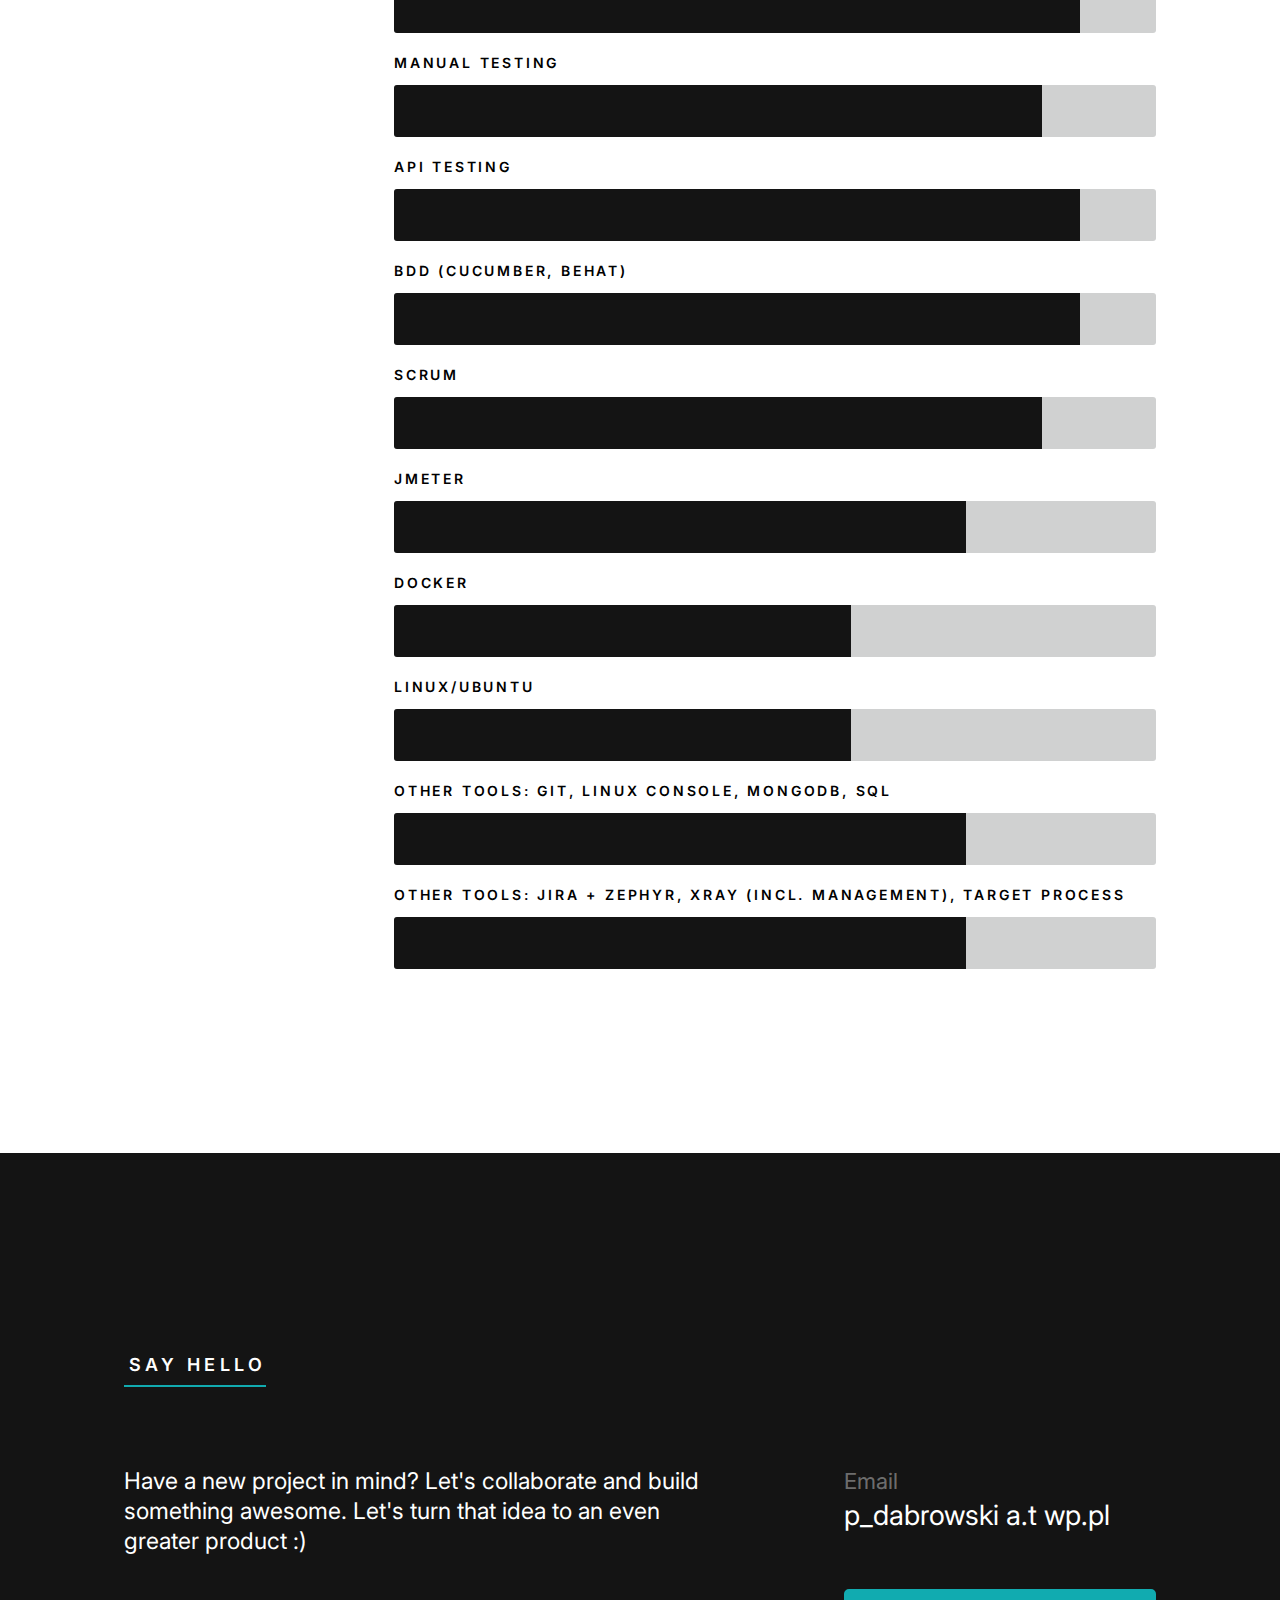
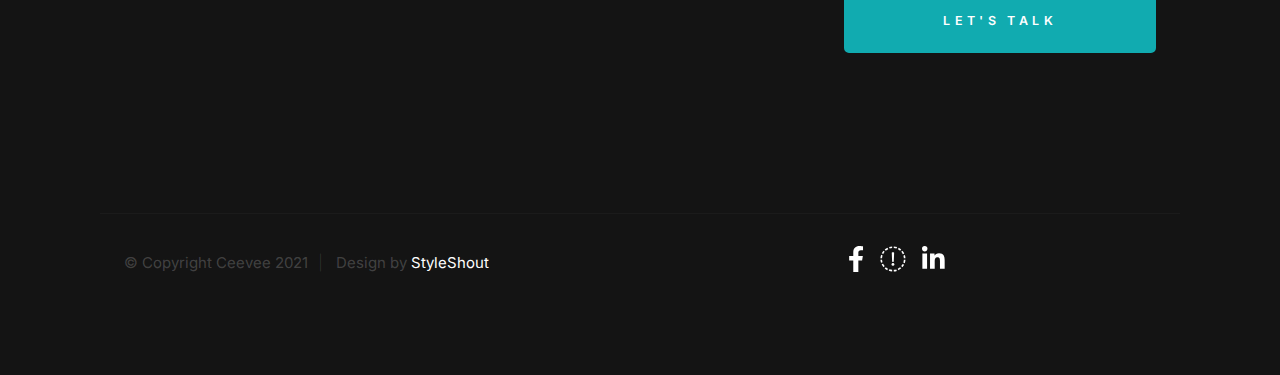
==== commit d967d582: "cv update" ====
--- a/index.html
+++ b/index.html
@@ -136,7 +136,7 @@
                         
                     </div>
                     <div class="column w-1000-stack">
-                        <a href="./PD-CV.pdf" class="btn btn--download">
+                        <a href="./PD-CV092022.pdf" class="btn btn--download">
                             <svg xmlns="http://www.w3.org/2000/svg" width="24" height="24" viewBox="0 0 24 24" style="fill:rgba(0, 0, 0, 1);transform:;-ms-filter:"><path d="M12 16L16 11 13 11 13 4 11 4 11 11 8 11z"></path><path d="M20,18H4v-7H2v7c0,1.103,0.897,2,2,2h16c1.103,0,2-0.897,2-2v-7h-2V18z"></path></svg>
                             Download CV
                         </a>
@@ -157,7 +157,24 @@
                 <h3 class="section-header-allcaps">Career</h3>
             </div>
             <div class="column large-9 tab-12">
-                <div class="resume-block">
+				<div class="resume-block">
+
+                    <div class="resume-block__header">
+                        <h4 class="h3">talktu.eu</h4>
+                        <p class="resume-block__header-meta">
+                            <span>Owner, developer</span>
+                            <span class="resume-block__header-date">
+                                January 2022 - September 2022
+                            </span>
+                        </p>
+                    </div>
+
+                    <p>
+                    Responsible for everything including core idea, development, testing, deployment and marketing activities. 
+                    </p>
+                </div> <!-- end resume-block -->
+                
+				<div class="resume-block">
 
                     <div class="resume-block__header">
                         <h4 class="h3">RST Software Masters</h4>
